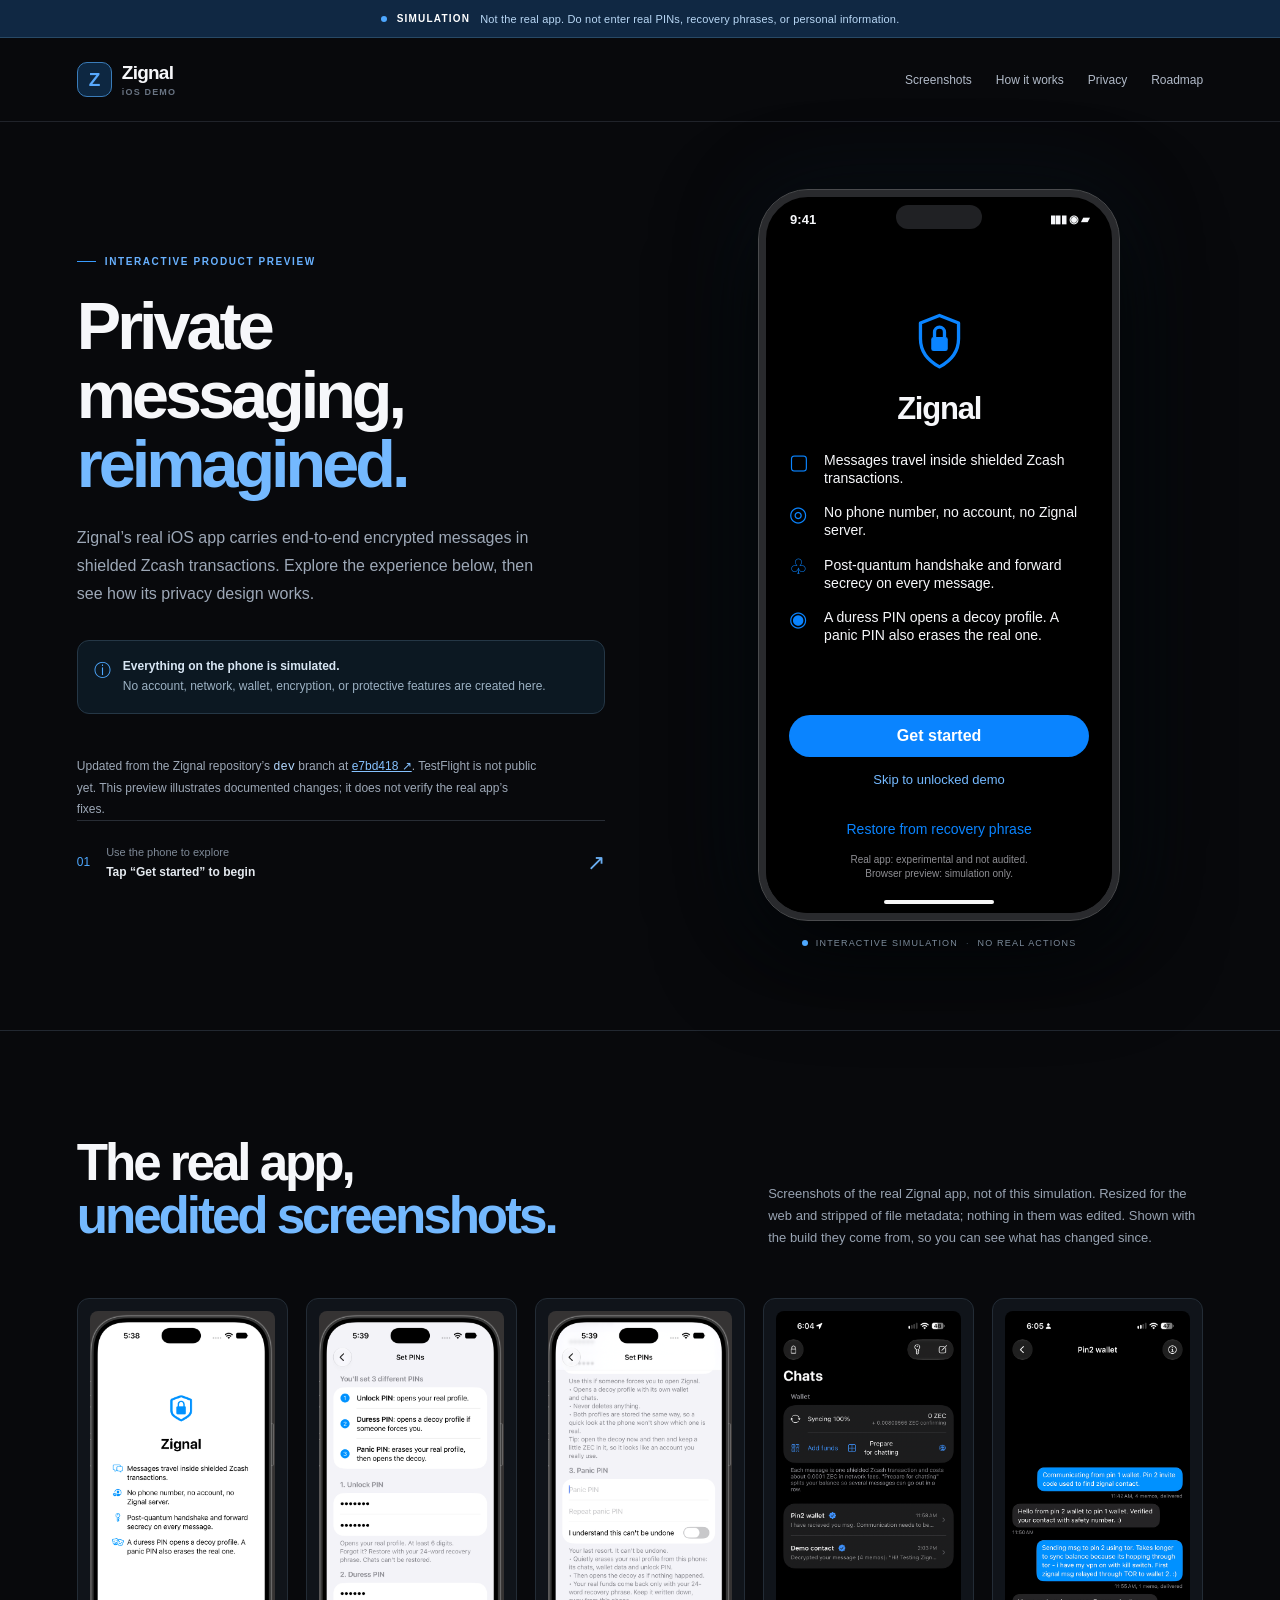
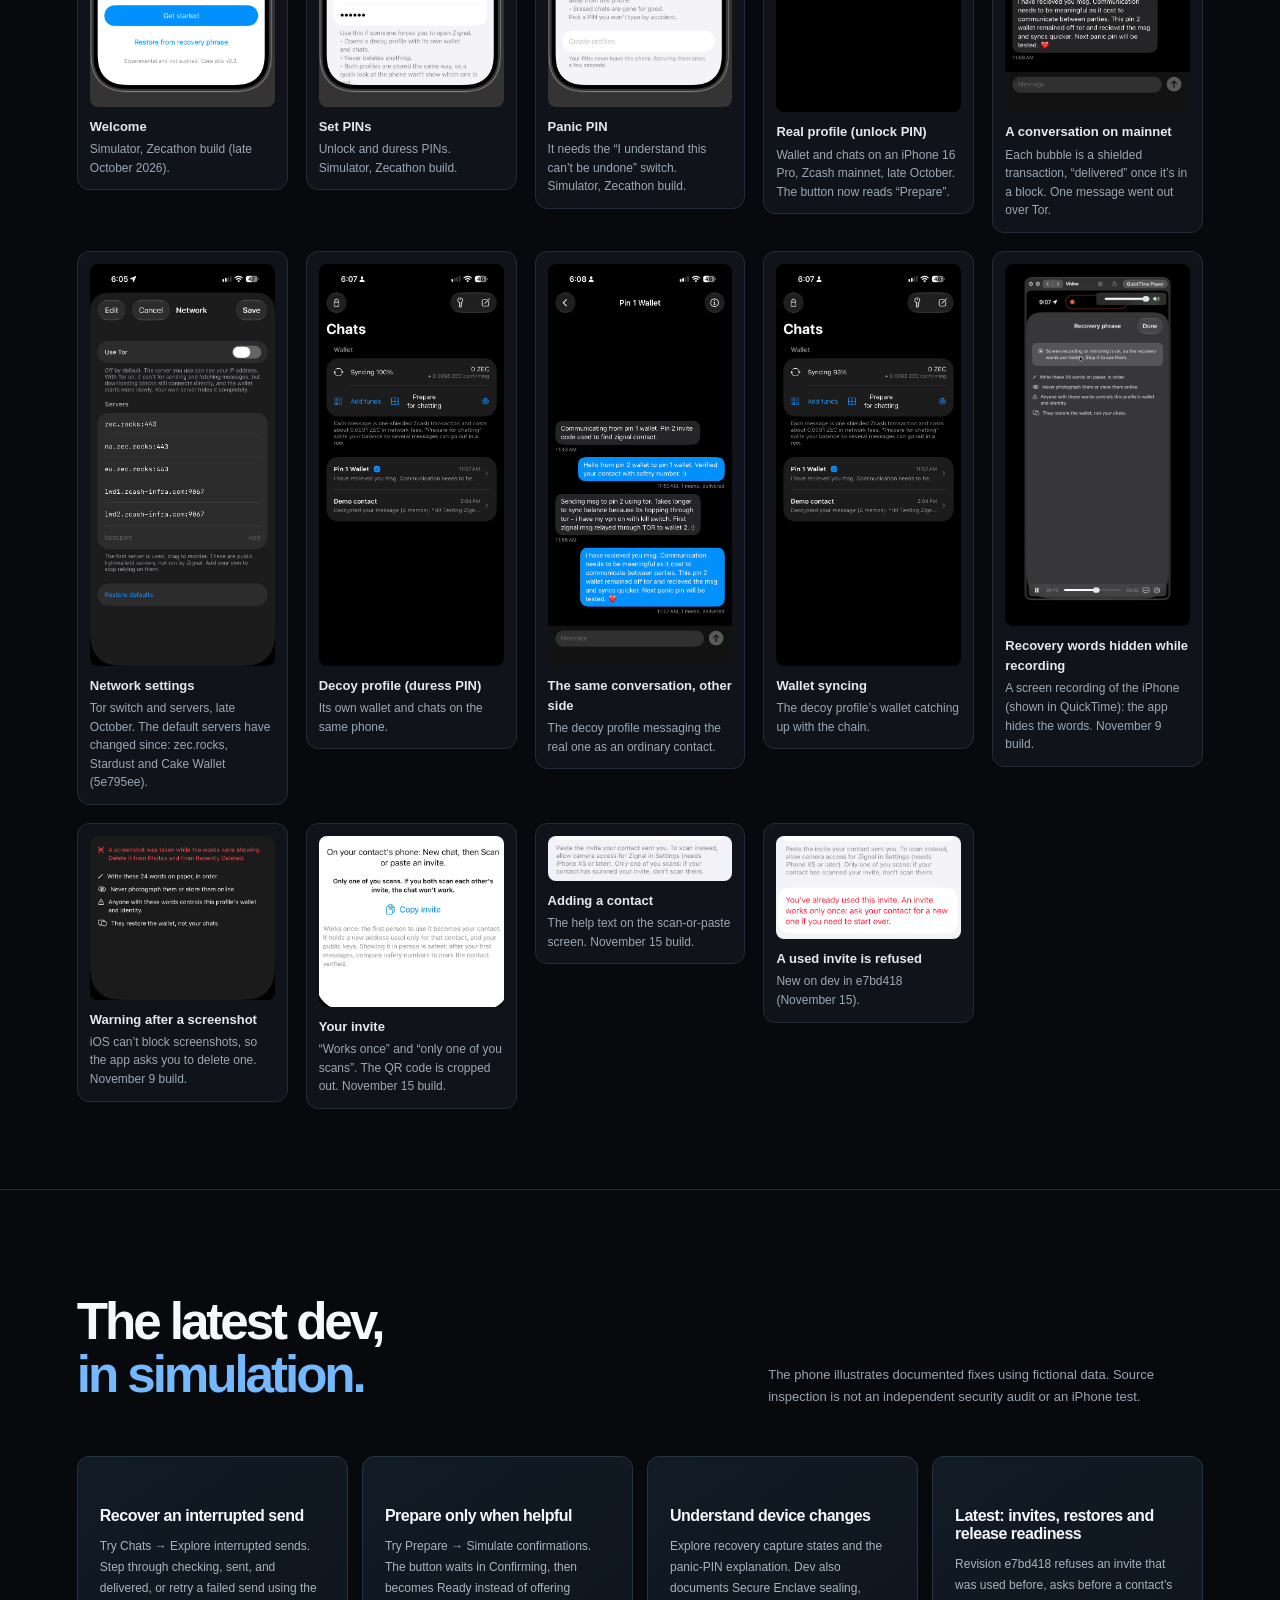
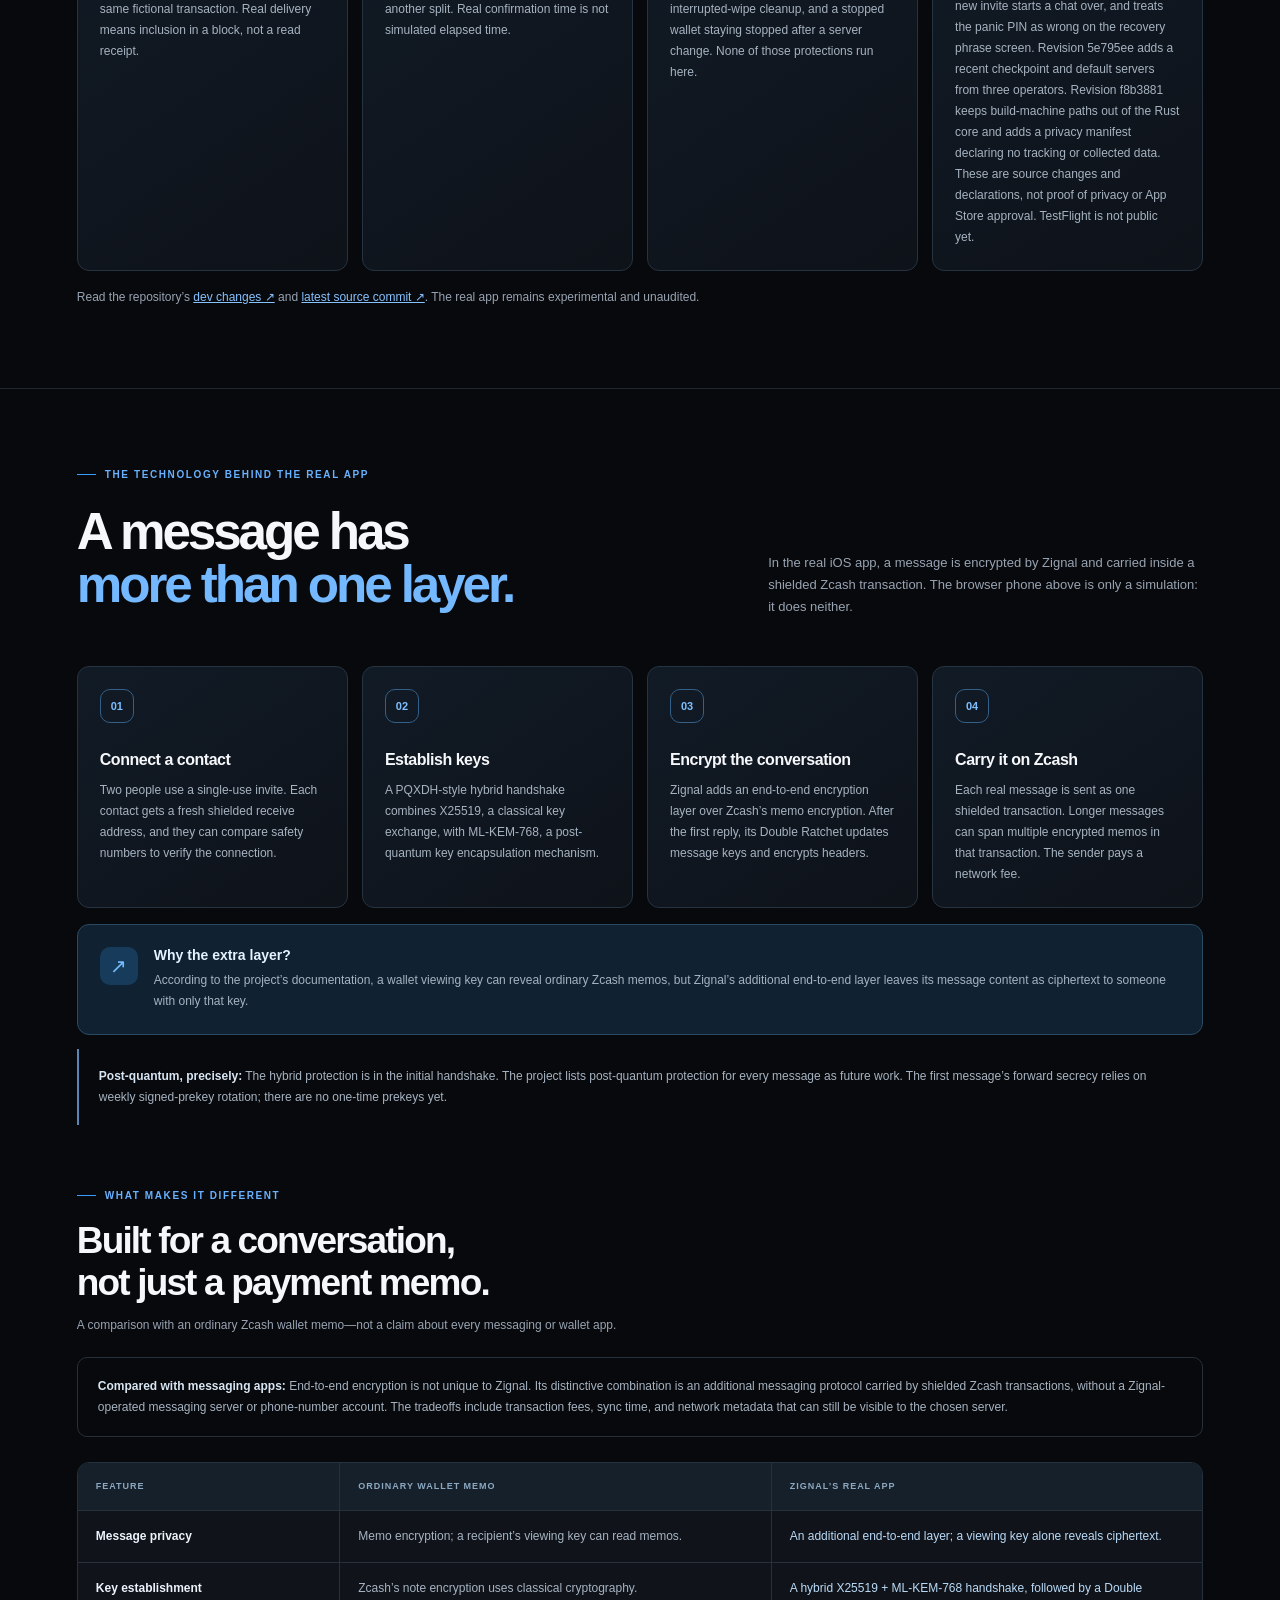
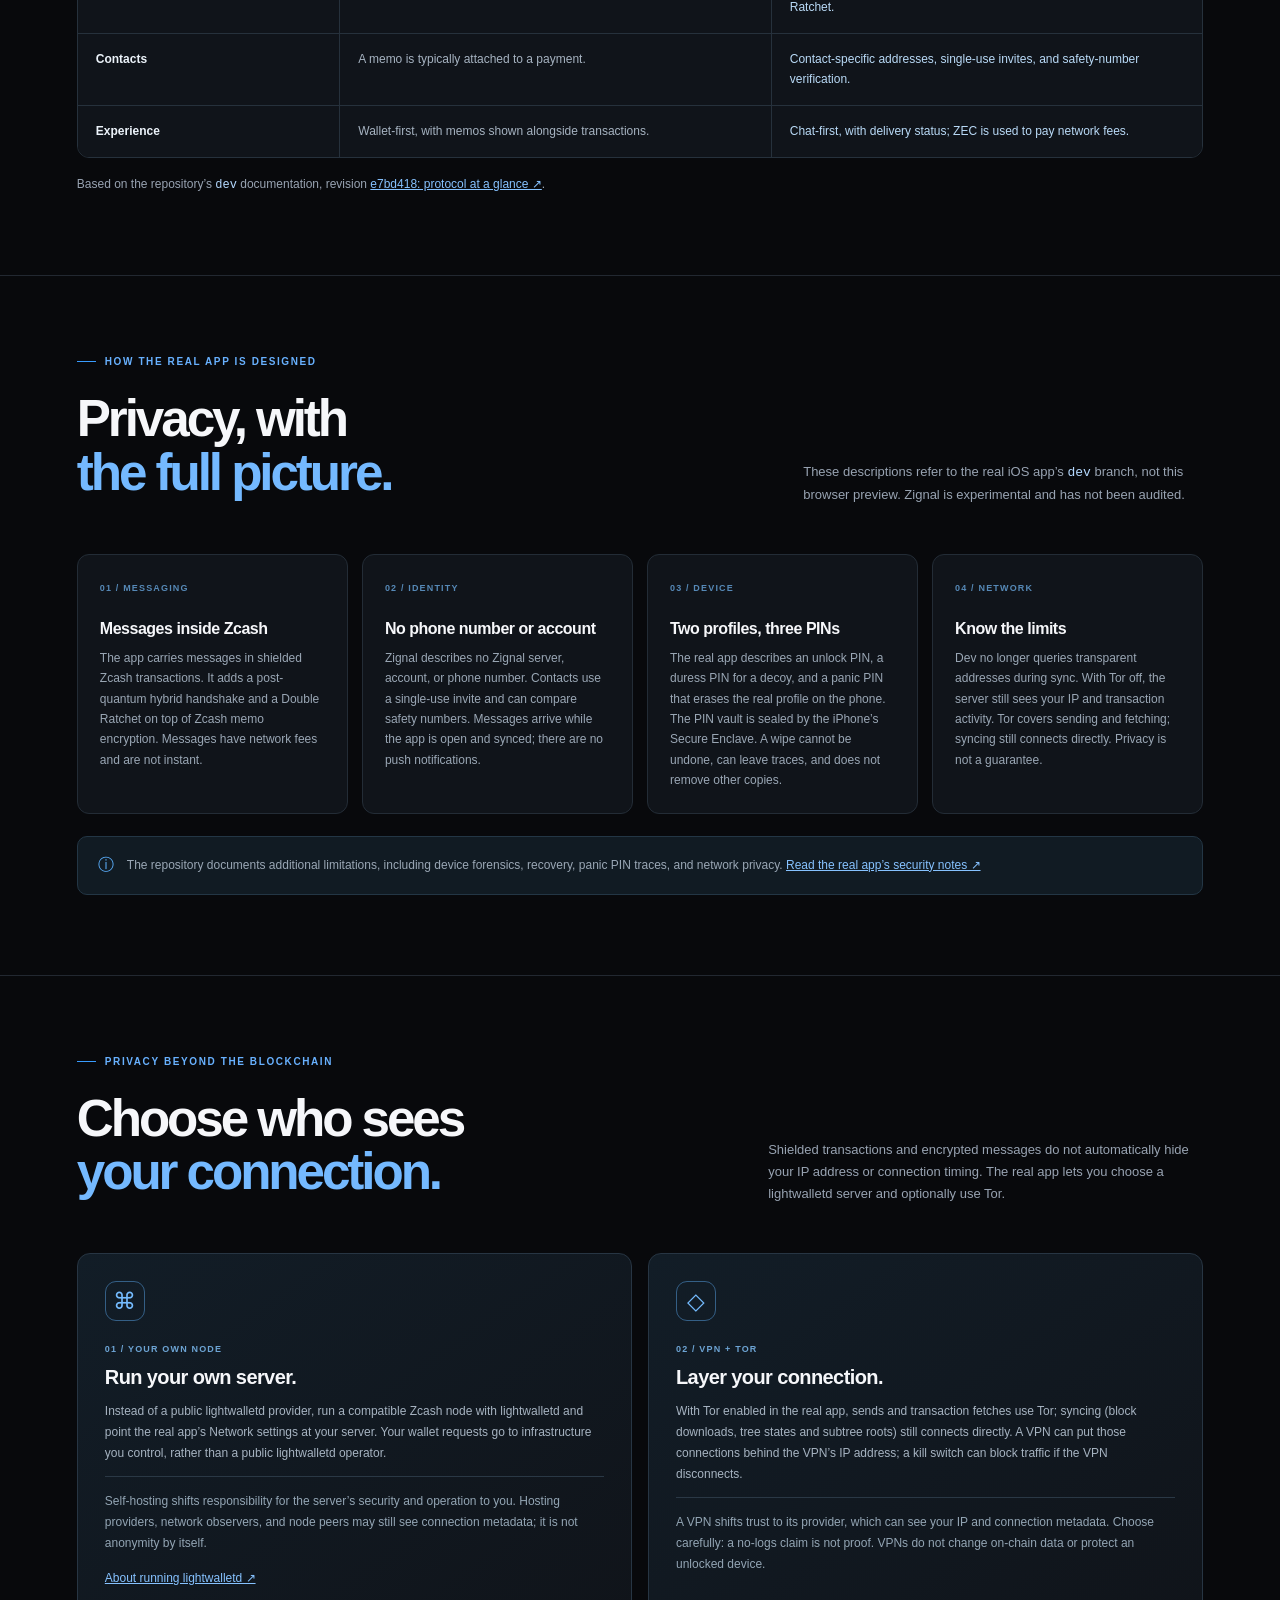
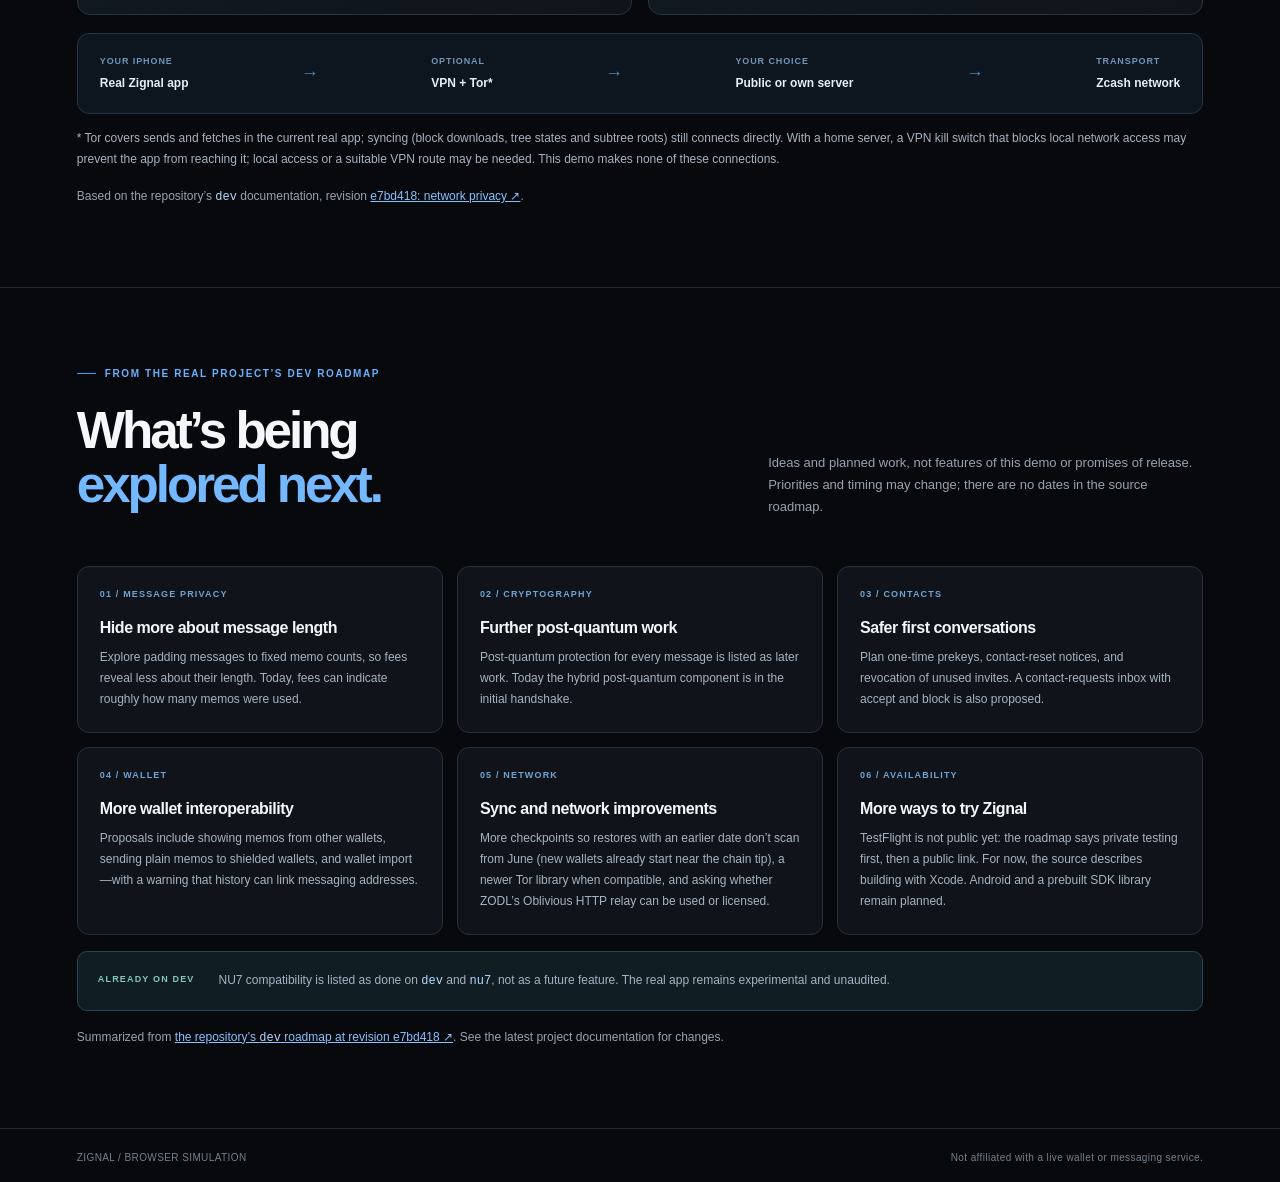
==== experience.html @ 6c326ce0 "Show the real app: its own screen text and 14 screenshots" ====
<!doctype html>
<html lang="en">
<head>
  <meta charset="utf-8">
  <meta name="viewport" content="width=device-width, initial-scale=1">
  <meta name="theme-color" content="#08090c">
  <meta name="description" content="A simulated, interactive preview of the Zignal iOS app.">
  <title>Zignal — iOS demo</title>
  <link rel="stylesheet" href="experience.css?v=2026-11-16">
  <script src="experience.js?v=2026-11-16" defer></script>
</head>
<body>
  <div class="notice"><span class="notice-dot"></span><strong>SIMULATION</strong><span>Not the real app. Do not enter real PINs, recovery phrases, or personal information.</span></div>
  <header class="site-header">
    <div class="wordmark"><span class="logo">Z</span><span>Zignal <small>iOS DEMO</small></span></div>
    <nav class="site-nav" aria-label="Learn about Zignal"><a href="#screenshots">Screenshots</a><a href="#technology">How it works</a><a href="#privacy">Privacy</a><a href="#roadmap">Roadmap</a></nav>
  </header>
  <main>
    <section class="intro">
      <div class="intro-copy">
        <div class="eyebrow"><span></span> INTERACTIVE PRODUCT PREVIEW</div>
        <h1>Private messaging,<br><em>reimagined.</em></h1>
        <p>Zignal’s real iOS app carries end-to-end encrypted messages in shielded Zcash transactions. Explore the experience below, then see how its privacy design works.</p>
        <div class="intro-note"><span>ⓘ</span><div><strong>Everything on the phone is simulated.</strong><br>No account, network, wallet, encryption, or protective features are created here.</div></div>
        <p class="tech-source">Updated from the Zignal repository’s <code>dev</code> branch at <a href="https://github.com/Zkignal/zignal/tree/e7bd41866dcb35eccb38ac5d49c950add274fe27" target="_blank" rel="noopener noreferrer">e7bd418 ↗</a>. TestFlight is not public yet. This preview illustrates documented changes; it does not verify the real app’s fixes.</p>
        <div class="instruction"><span class="instruction-number">01</span><span>Use the phone to explore<br><strong>Tap “Get started” to begin</strong></span><span class="arrow">↗</span></div>
      </div>
      <div class="phone-column">
        <div class="phone" aria-label="Interactive Zignal iOS simulation">
          <div class="phone-top"><span>9:41</span><span class="island"></span><span class="status-icons">▮▮▮ ◉ ▰</span></div>
          <div class="phone-body">
            <section class="screen welcome active" id="welcome" aria-label="Welcome">
              <div class="welcome-content">
                <svg class="shield" viewBox="0 0 64 72" fill="none" aria-hidden="true"><path d="M32 4 55 13v19c0 16-10 27-23 34C19 59 9 48 9 32V13L32 4Z" stroke="currentColor" stroke-width="4" stroke-linejoin="round"/><rect x="22" y="30" width="20" height="17" rx="3" fill="currentColor"/><path d="M26 30v-6a6 6 0 0 1 12 0v6" stroke="currentColor" stroke-width="4"/></svg>
                <h2>Zignal</h2>
                <ul class="features">
                  <li><span>▢</span>Messages travel inside shielded Zcash transactions.</li>
                  <li><span>◎</span>No phone number, no account, no Zignal server.</li>
                  <li><span>♧</span>Post-quantum handshake and forward secrecy on every message.</li>
                  <li><span>◉</span>A duress PIN opens a decoy profile. A panic PIN also erases the real one.</li>
                </ul>
              </div>
              <div class="welcome-actions"><button class="big-blue" data-screen="setup">Get started</button><button class="demo-action" data-screen="chats">Skip to unlocked demo</button><button class="plain" data-screen="recovery">Restore from recovery phrase</button><p>Real app: experimental and not audited.<br>Browser preview: simulation only.</p></div>
            </section>
            <section class="screen grouped" id="setup" aria-label="Set PINs">
              <div class="nav"><button class="back" data-screen="welcome" aria-label="Back to welcome">‹</button><strong>Set PINs</strong><span></span></div>
              <div class="scroll"><div class="section-label">YOU'LL SET 3 DIFFERENT PINS</div>
                <div class="group roles"><div><b>1</b><span><strong>Unlock PIN:</strong> opens your real profile.</span></div><div><b>2</b><span><strong>Duress PIN:</strong> opens a decoy profile if someone forces you.</span></div><div><b>3</b><span><strong>Panic PIN:</strong> erases your real profile, then opens the decoy.</span></div></div>
                <p class="section-foot sim-note">Simulation: this demo never asks for or creates PINs. The PIN fields of the real screen are left out.</p>
                <div class="section-label">1. UNLOCK PIN</div><p class="section-foot">Opens your real profile. At least 6 digits. Forgot it? Restore with your 24-word recovery phrase. Chats can't be restored.</p>
                <div class="section-label">2. DURESS PIN</div><p class="section-foot">Use this if someone forces you to open Zignal.<br>• Opens a decoy profile with its own wallet and chats.<br>• Never deletes anything.<br>• Both profiles are stored the same way, so a quick look at the phone won't show which one is real.<br>Tip: open the decoy now and then and keep a little ZEC in it, so it looks like an account you really use.</p>
                <div class="section-label">3. PANIC PIN</div><div class="group toggle-row"><span>I understand this can't be undone <small>Real app switch · shown off</small></span><span class="toggle" aria-hidden="true"><span></span></span></div><p class="section-foot">Your last resort. It can't be undone.<br>• Quietly erases your real profile from this phone: its chats, wallet data and unlock PIN.<br>• Then opens the decoy as if nothing happened.<br>• Your real funds come back only with your 24-word recovery phrase. Keep it written down, away from this phone.<br>• Erased chats are gone for good.<br>Pick a PIN you won't type by accident.</p>
                <button class="big-blue" data-screen="chats">Create profiles (simulated)</button><p class="center-foot">Real app: your PINs never leave this phone. Securing them takes a few seconds. Here, no profiles or wallets are created.</p>
              </div>
            </section>
            <section class="screen grouped" id="recovery" aria-label="Recovery phrase">
              <div class="nav"><button class="back" data-screen="welcome" aria-label="Back to welcome">‹</button><strong>Recovery phrase</strong><span></span></div>
              <div class="scroll"><div class="section-label">RECOVERY PHRASE</div><div class="group text-group">This preview cannot restore a wallet. Never enter or share a real recovery phrase here.</div><p class="section-foot">The real app asks for the 24 words and the date the wallet was created (“Pick a date on or before you first used this phrase. Earlier is safe but makes the first sync slower.”). The phrase becomes your real profile; chat history isn’t part of a phrase, so chats start empty, and the decoy profile gets a new phrase of its own.</p><button class="big-blue" data-screen="setup">Explore setup instead</button></div>
            </section>
            <section class="screen chats" id="chats" aria-label="Chats">
              <div class="toolbar"><button class="circle" data-screen="lock" aria-label="Lock and preview profiles"><svg viewBox="0 0 24 24" aria-hidden="true"><rect x="6" y="10" width="12" height="11" rx="2"/><path d="M8 10V7a4 4 0 0 1 8 0v3"/></svg></button><div class="toolbar-group"><button class="circle" data-screen="recovery-info" aria-label="Recovery phrase information"><svg viewBox="0 0 24 24" aria-hidden="true"><circle cx="12" cy="7" r="4"/><path d="M10 11v9h4v-3h-2v-3h2v-3"/></svg></button><button class="circle" data-screen="new-chat" aria-label="New chat"><svg viewBox="0 0 24 24" aria-hidden="true"><path d="M13 5H5v15h15v-8M12 12 21 3m-6 0h6v6"/></svg></button></div></div>
              <div class="scroll"><h2 class="large-title">Chats</h2><div class="profile-caption" id="profile-caption">MAIN PROFILE · SIMULATED</div>
                <button class="recovery-banner" data-screen="recovery-info"><svg viewBox="0 0 24 24" aria-hidden="true"><circle cx="12" cy="7" r="4"/><path d="M10 11v9h4v-3h-2v-3h2v-3"/></svg>Back up your recovery phrase</button><p class="section-foot recovery-note">Without it, a lost phone means a lost wallet. (Preview: no recovery phrase exists here.)</p><div class="section-label">WALLET</div>
                <div class="group wallet"><div class="wallet-status"><span>◉ &nbsp; Up to date</span><span><strong id="wallet-balance">0.01200000 DEMO</strong><small>Fictional balance</small></span></div><div class="wallet-buttons"><button data-screen="funds">▦ &nbsp; Add funds</button><button id="prepare-button">⊞ &nbsp; <span>Prepare</span></button><button data-screen="network" aria-label="Network settings">◎</button></div><div class="wallet-ready" id="wallet-ready" role="status">Simulation: Prepare splits only when helpful.</div><button class="demo-action" id="confirm-prepare" hidden>Simulate confirmations</button></div>
                <p class="section-foot">Each message is one shielded Zcash transaction and costs about 0.0001 ZEC in network fees. “Prepare” splits your balance into a few notes, once, so several messages can go out in a row.</p>
                <div class="group contact-group" id="contact-list" aria-label="Fictional contacts"></div>
                <p class="section-foot">Fictional contacts reply with local scripts, not AI. No messages leave this page or get encrypted.</p>
                <div class="group choices"><button data-screen="send-recovery"><strong>Explore interrupted sends</strong><span>Walk through the documented dev fix</span>›</button></div>
              </div>
            </section>
            <section class="screen conversation" id="conversation" aria-label="Demo conversation">
              <div class="nav"><button class="back" data-screen="chats" aria-label="Back to chats">‹</button><strong id="conversation-title">Demo contact</strong><button class="circle info" data-screen="contact-info" aria-label="Contact information">ⓘ</button></div>
              <div class="conversation-note">Local scripted replies · No AI or encryption</div>
              <div class="chat-scroll" id="messages" role="log" aria-label="Simulated conversation" aria-live="polite" aria-relevant="additions"></div>
              <form id="message-form" class="composer"><label class="sr-only" for="message">Demo message</label><input id="message" maxlength="4000" placeholder="Message" autocomplete="off" autocapitalize="sentences" spellcheck="false"><button type="submit" aria-label="Add demo message">↑</button></form><div class="input-warning"><span id="byte-count">0 / 4000</span> · Demo only · Never enter personal information or secrets.</div>
            </section>
            <section class="screen grouped" id="lock" aria-label="Profile preview">
              <div class="nav"><button class="back" data-screen="chats" aria-label="Back to chats">‹</button><strong>Profile preview</strong><span></span></div>
              <div class="scroll"><div class="section-label">SIMULATE AN UNLOCK</div><div class="group choices"><button data-profile="main"><strong>Unlock</strong><span>Open the fictional main profile</span>›</button><button data-profile="decoy"><strong>Duress</strong><span>Open a fictional decoy profile</span>›</button><button data-screen="panic"><strong>Panic</strong><span>Learn what the real app intends to do</span>›</button></div><p class="section-foot">No PIN is entered or checked. These are sample screens, not protection against coercion.</p></div>
            </section>
            <section class="screen grouped" id="send-recovery" aria-label="Interrupted-send simulation">
              <div class="nav"><button class="back" data-screen="chats" aria-label="Back to chats">‹</button><strong>Send recovery</strong><span></span></div>
              <div class="scroll"><div class="section-label">SCRIPTED SIMULATION · NOT A REAL SEND</div><div class="group text-group">Explore how the real app handles a send interrupted by locking. “Delivered” means included in a block, not read by the contact.</div>
                <div class="group text-group send-example"><strong>Fictional message</strong><p id="send-status" role="status"></p><small id="send-detail"></small></div>
                <button class="big-blue" id="send-step">Simulate sending</button><button class="demo-action" id="send-missing" hidden>Simulate send needs retry</button><button class="demo-action" id="send-restart">Restart walkthrough</button>
                <p class="section-foot">No transaction is built, checked, or broadcast. Retry illustrates reuse of a transaction still held by the wallet; if it is unavailable or expired, the real app may need to build another.</p>
              </div>
            </section>
            <section class="screen grouped" id="panic" aria-label="Panic PIN information">
              <div class="nav"><button class="back" data-screen="lock" aria-label="Back to profile preview">‹</button><strong>Panic PIN</strong><span></span></div>
              <div class="scroll"><div class="section-label">REAL APP CONCEPT</div><div class="group text-group">The real app describes a panic PIN that erases the real profile on the phone and opens the decoy. This cannot be undone. Wallet funds require the recovery phrase; erased chats cannot be recovered.</div><p class="section-foot">Dev moves cleanup after the decoy appears and resumes interrupted cleanup on a later decoy unlock. The source still lists wipe traces as a limitation, not a solved forensic problem.</p><p class="section-foot">This browser demo deletes nothing. A real wipe does not erase server records, blockchain transactions, or contacts' copies.</p><button class="big-blue" data-profile="decoy">Preview decoy (no deletion)</button></div>
            </section>
            <section class="screen grouped" id="funds" aria-label="Add funds information">
              <div class="nav"><button class="back" data-screen="chats" aria-label="Back to chats">‹</button><strong>Add funds</strong><span></span></div><div class="scroll"><div class="section-label">SIMULATION ONLY</div><div class="group text-group">The real app shows a QR code and a shielded address with “Copy address”. This preview has no address, QR code, real wallet, or funds.</div><p class="section-foot">Real app: “Send ZEC from any wallet that supports shielded (Orchard) addresses. It can be spent after 10 confirmations, about 4 minutes. Start small: a few hundred messages cost about 0.03 ZEC.”</p><p class="section-foot">Do not send money to anything described in this demo.</p><button class="big-blue" data-screen="chats">Done</button></div>
            </section>
            <section class="screen grouped" id="network" aria-label="Network settings">
              <div class="nav"><button class="back" data-screen="chats" aria-label="Back to chats">‹</button><strong>Network</strong><span></span></div><div class="scroll"><div class="group toggle-row"><span>Use Tor <small>Illustration only</small></span><button id="tor-toggle" class="toggle" role="switch" aria-checked="false" aria-label="Simulated Use Tor"><span></span></button></div><p class="section-foot">Real app: “Off by default. The server you use can see your IP address. With Tor on, it can't for sending and fetching messages, but downloading blocks still connects directly, and the wallet starts more slowly. Your own server hides it completely.” Syncing (block downloads, tree states and subtree roots) is what still connects directly. This switch changes no network settings.</p>
                <div class="section-label">SERVERS</div><div class="group server-list"><code>zec.rocks:443</code><code>na.zec.rocks:443</code><code>eu.zec.rocks:443</code><code>us.zec.stardust.rest:443</code><code>eu.zec.stardust.rest:443</code><code>zec-node.cakewallet.com:443</code></div><p class="section-foot">The real app's defaults on <code>dev</code>: public lightwalletd servers from three operators, not run by Zignal. The first server is used; drag to reorder. Add your own to stop relying on them. Nothing is contacted here.</p><div class="section-label">DEV NETWORK CHANGE</div><div class="group text-group">The patched wallet no longer queries transparent addresses during sync. This removes that repeated wallet identifier, not all network metadata. No server is configured or contacted here.</div><button class="big-blue" data-screen="chats">Done</button></div>
            </section>
            <section class="screen grouped" id="recovery-info" aria-label="Recovery information">
              <div class="nav"><button class="back" data-screen="chats" aria-label="Back to chats">‹</button><strong>Recovery phrase</strong><span></span></div><div class="scroll"><div class="group text-group">No recovery phrase exists in this simulation. Never enter or share real recovery words here.</div><p class="section-foot">Real app, under the words:<br>• Write these 24 words on paper, in order.<br>• Never photograph them or store them online.<br>• Anyone with these words controls this profile’s wallet and identity.<br>• They restore the wallet, not your chats.</p><p class="section-foot">Dev hides recovery words until capture status is known, and while recording, mirroring, or sharing. iOS cannot block screenshots; the app warns after one.</p>
                <div class="group text-group" id="capture-status" role="status">Placeholder only. No recovery words are generated.</div><button class="demo-action" id="capture-toggle" aria-pressed="false">Simulate screen recording</button><button class="demo-action" id="capture-screenshot">Simulate screenshot warning</button><p class="section-foot" id="capture-warning" role="status" hidden>Simulated: “A screenshot was taken while the words were showing. Delete it from Photos and from Recently Deleted.” This preview has no words and detects no captures.</p><p class="section-foot">These buttons illustrate states only. This page cannot detect or prevent recording, sharing, or screenshots.</p></div>
            </section>
            <section class="screen grouped" id="new-chat" aria-label="New chat">
              <div class="nav"><button class="back" data-screen="chats" aria-label="Back to chats">‹</button><strong>New chat</strong><span></span></div><div class="scroll"><div class="group choices"><button data-screen="invite"><strong>Show my invite</strong><span>View a non-scannable illustration</span>›</button><button data-screen="add-contact"><strong>Scan or paste an invite</strong><span>Preview with a fictional sample instead</span>›</button><button id="start-demo-chat"><strong>Start demo chat</strong><span>Get a local, scripted reply</span>›</button></div><p class="section-foot">No camera, clipboard, or real invites are accessed.</p></div>
            </section>
            <section class="screen grouped" id="invite" aria-label="Invite information">
              <div class="nav"><button class="back" data-screen="new-chat" aria-label="Back to new chat">‹</button><strong>Your invite</strong><span></span></div><div class="scroll">
                <div class="invite-preview"><svg class="invite-art" viewBox="0 0 25 25" role="img" aria-label="Non-scannable QR-style illustration. No encoded data."><defs><pattern id="demo-tiles" width="4" height="4" patternUnits="userSpaceOnUse"><path d="M0 0h1v2H0zM2 0h2v1H2zM1 2h2v1H1zM3 3h1v1H3z" fill="#111"/></pattern></defs><rect width="25" height="25" rx="1" fill="#fff"/><rect x="2" y="2" width="21" height="21" fill="url(#demo-tiles)"/><path d="M2 8V2h6m9 0h6v6M2 17v6h6" fill="none" stroke="#111" stroke-width=".8"/><rect x="1" y="9" width="23" height="7" fill="#fff"/><text x="12.5" y="13.8" text-anchor="middle" fill="#111" font-family="sans-serif" font-size="4" font-weight="700">DEMO</text></svg><strong>Illustration only · Not scannable</strong></div>
                <p class="section-foot"><strong>On your contact's phone: New chat, then Scan or paste an invite.</strong></p><p class="section-foot"><strong>Only one of you scans. If you both scan each other's invite, the chat won't work.</strong></p><p class="section-foot">Real app: “Works once: the first person to use it becomes your contact. It holds a new address used only for that contact, and your public keys. Showing it in person is safest; after your first messages, compare safety numbers to mark the contact verified.” This pattern encodes no address, key, or invite.</p><button class="big-blue" data-screen="add-contact">Try a fictional sample invite</button></div>
            </section>
            <section class="screen grouped" id="add-contact" aria-label="Sample contact invite">
              <div class="nav"><button class="back" data-screen="new-chat" aria-label="Back to new chat">‹</button><strong>Add contact</strong><span></span></div><div class="scroll"><div class="group text-group"><strong>Fictional sample invite</strong><p>New contact</p><code>DEMO-ONLY · NOT A REAL INVITE</code></div><p class="section-foot">Real app: “Paste the invite your contact sent you, or point the camera at their invite. Only one of you scans: if your contact has scanned your invite, don't scan theirs.” Here, a built-in sample opens another local conversation. Never paste a real invite or wallet address into this preview.</p><button class="big-blue" id="add-sample-contact">Use sample invite</button><p class="section-foot">Reusing the sample reopens the same fictional contact. The real app refuses a used invite: “You've already used this invite. An invite works only once: ask your contact for a new one if you need to start over.”</p></div>
            </section>
            <section class="screen grouped" id="contact-info" aria-label="Contact information">
              <div class="nav"><button class="back" data-screen="conversation" aria-label="Back to conversation">‹</button><strong>Contact</strong><span></span></div><div class="scroll"><div class="section-label">NAME</div><div class="group text-group"><strong id="contact-name">Demo contact</strong><br>Fictional contact · Simulation only</div><p class="section-foot">Real app: only stored on this phone, encrypted. Never sent.</p><div class="section-label">SAFETY NUMBER</div><div class="group"><div class="safety-placeholder">DEMO ONLY<br>NO SAFETY NUMBER</div><div class="toggle-row"><span>Verified <small>Visual demo mark only</small></span><button id="contact-verified" class="toggle" role="switch" aria-checked="false" aria-label="Mark fictional contact as verified in simulation"><span></span></button></div></div><p class="section-foot">Real app: “Compare these 60 digits with your contact in person or on a call. If they match, nobody is intercepting your chat, and you can mark the contact as verified.” This preview generates no number and verifies no identity; the switch only changes a local demo mark.</p></div>
            </section>
          </div>
          <div class="home-bar"></div>
        </div>
        <div class="phone-caption"><span class="notice-dot"></span> INTERACTIVE SIMULATION <span>·</span> NO REAL ACTIONS</div>
      </div>
    </section>
    <section class="screenshots" id="screenshots" aria-labelledby="shots-title">
      <div class="technology-heading"><h2 id="shots-title">The real app,<br><em>unedited screenshots.</em></h2><p>Screenshots of the real Zignal app, not of this simulation. Resized for the web and stripped of file metadata; nothing in them was edited. Shown with the build they come from, so you can see what has changed since.</p></div>
      <div class="shot-grid">
        <figure><a href="img/01-welcome.png" target="_blank" rel="noopener"><img src="img/01-welcome.png" alt="Welcome: Simulator, Zecathon build (late October 2026)." loading="lazy"></a><figcaption><strong>Welcome</strong>Simulator, Zecathon build (late October 2026).</figcaption></figure>
        <figure><a href="img/02-set-pins.png" target="_blank" rel="noopener"><img src="img/02-set-pins.png" alt="Set PINs: Unlock and duress PINs. Simulator, Zecathon build." loading="lazy"></a><figcaption><strong>Set PINs</strong>Unlock and duress PINs. Simulator, Zecathon build.</figcaption></figure>
        <figure><a href="img/03-panic-pin.png" target="_blank" rel="noopener"><img src="img/03-panic-pin.png" alt="Panic PIN: It needs the “I understand this can’t be undone” switch. Simulator, Zecathon build." loading="lazy"></a><figcaption><strong>Panic PIN</strong>It needs the “I understand this can’t be undone” switch. Simulator, Zecathon build.</figcaption></figure>
        <figure><a href="img/04-chats-main.png" target="_blank" rel="noopener"><img src="img/04-chats-main.png" alt="Real profile (unlock PIN): Wallet and chats on an iPhone 16 Pro, Zcash mainnet, late October. The button now reads “Prepare”." loading="lazy"></a><figcaption><strong>Real profile (unlock PIN)</strong>Wallet and chats on an iPhone 16 Pro, Zcash mainnet, late October. The button now reads “Prepare”.</figcaption></figure>
        <figure><a href="img/06-chat-main.png" target="_blank" rel="noopener"><img src="img/06-chat-main.png" alt="A conversation on mainnet: Each bubble is a shielded transaction, “delivered” once it’s in a block. One message went out over Tor." loading="lazy"></a><figcaption><strong>A conversation on mainnet</strong>Each bubble is a shielded transaction, “delivered” once it’s in a block. One message went out over Tor.</figcaption></figure>
        <figure><a href="img/05-network.png" target="_blank" rel="noopener"><img src="img/05-network.png" alt="Network settings: Tor switch and servers, late October. The default servers have changed since: zec.rocks, Stardust and Cake Wallet (5e795ee)." loading="lazy"></a><figcaption><strong>Network settings</strong>Tor switch and servers, late October. The default servers have changed since: zec.rocks, Stardust and Cake Wallet (5e795ee).</figcaption></figure>
        <figure><a href="img/07-chats-decoy.png" target="_blank" rel="noopener"><img src="img/07-chats-decoy.png" alt="Decoy profile (duress PIN): Its own wallet and chats on the same phone." loading="lazy"></a><figcaption><strong>Decoy profile (duress PIN)</strong>Its own wallet and chats on the same phone.</figcaption></figure>
        <figure><a href="img/09-chat-decoy.png" target="_blank" rel="noopener"><img src="img/09-chat-decoy.png" alt="The same conversation, other side: The decoy profile messaging the real one as an ordinary contact." loading="lazy"></a><figcaption><strong>The same conversation, other side</strong>The decoy profile messaging the real one as an ordinary contact.</figcaption></figure>
        <figure><a href="img/08-syncing.png" target="_blank" rel="noopener"><img src="img/08-syncing.png" alt="Wallet syncing: The decoy profile’s wallet catching up with the chain." loading="lazy"></a><figcaption><strong>Wallet syncing</strong>The decoy profile’s wallet catching up with the chain.</figcaption></figure>
        <figure><a href="img/11-recovery-recording.png" target="_blank" rel="noopener"><img src="img/11-recovery-recording.png" alt="Recovery words hidden while recording: A screen recording of the iPhone (shown in QuickTime): the app hides the words. November 9 build." loading="lazy"></a><figcaption><strong>Recovery words hidden while recording</strong>A screen recording of the iPhone (shown in QuickTime): the app hides the words. November 9 build.</figcaption></figure>
        <figure><a href="img/10-recovery-screenshot.png" target="_blank" rel="noopener"><img src="img/10-recovery-screenshot.png" alt="Warning after a screenshot: iOS can’t block screenshots, so the app asks you to delete one. November 9 build." loading="lazy"></a><figcaption><strong>Warning after a screenshot</strong>iOS can’t block screenshots, so the app asks you to delete one. November 9 build.</figcaption></figure>
        <figure><a href="img/14-invite-once.png" target="_blank" rel="noopener"><img src="img/14-invite-once.png" alt="Your invite: “Works once” and “only one of you scans”. The QR code is cropped out. November 15 build." loading="lazy"></a><figcaption><strong>Your invite</strong>“Works once” and “only one of you scans”. The QR code is cropped out. November 15 build.</figcaption></figure>
        <figure><a href="img/12-invite-paste.png" target="_blank" rel="noopener"><img src="img/12-invite-paste.png" alt="Adding a contact: The help text on the scan-or-paste screen. November 15 build." loading="lazy"></a><figcaption><strong>Adding a contact</strong>The help text on the scan-or-paste screen. November 15 build.</figcaption></figure>
        <figure><a href="img/13-invite-used.png" target="_blank" rel="noopener"><img src="img/13-invite-used.png" alt="A used invite is refused: New on dev in e7bd418 (November 15)." loading="lazy"></a><figcaption><strong>A used invite is refused</strong>New on dev in e7bd418 (November 15).</figcaption></figure>
      </div>
    </section>
    <section class="technology" id="dev-updates" aria-labelledby="dev-title">
      <div class="technology-heading"><h2 id="dev-title">The latest dev,<br><em>in simulation.</em></h2><p>The phone illustrates documented fixes using fictional data. Source inspection is not an independent security audit or an iPhone test.</p></div>
      <div class="message-path">
        <article><h3>Recover an interrupted send</h3><p>Try Chats → Explore interrupted sends. Step through checking, sent, and delivered, or retry a failed send using the same fictional transaction. Real delivery means inclusion in a block, not a read receipt.</p></article>
        <article><h3>Prepare only when helpful</h3><p>Try Prepare → Simulate confirmations. The button waits in Confirming, then becomes Ready instead of offering another split. Real confirmation time is not simulated elapsed time.</p></article>
        <article><h3>Understand device changes</h3><p>Explore recovery capture states and the panic-PIN explanation. Dev also documents Secure Enclave sealing, interrupted-wipe cleanup, and a stopped wallet staying stopped after a server change. None of those protections run here.</p></article>
        <article><h3>Latest: invites, restores and release readiness</h3><p>Revision e7bd418 refuses an invite that was used before, asks before a contact’s new invite starts a chat over, and treats the panic PIN as wrong on the recovery phrase screen. Revision 5e795ee adds a recent checkpoint and default servers from three operators. Revision f8b3881 keeps build-machine paths out of the Rust core and adds a privacy manifest declaring no tracking or collected data. These are source changes and declarations, not proof of privacy or App Store approval. TestFlight is not public yet.</p></article>
      </div>
      <p class="tech-source">Read the repository’s <a href="https://github.com/Zkignal/zignal/blob/e7bd41866dcb35eccb38ac5d49c950add274fe27/README.md#this-branch-dev" target="_blank" rel="noopener noreferrer">dev changes ↗</a> and <a href="https://github.com/Zkignal/zignal/commit/e7bd41866dcb35eccb38ac5d49c950add274fe27" target="_blank" rel="noopener noreferrer">latest source commit ↗</a>. The real app remains experimental and unaudited.</p>
    </section>
    <section class="technology" id="technology" aria-labelledby="technology-title">
      <div class="eyebrow"><span></span> THE TECHNOLOGY BEHIND THE REAL APP</div>
      <div class="technology-heading">
        <h2 id="technology-title">A message has<br><em>more than one layer.</em></h2>
        <p>In the real iOS app, a message is encrypted by Zignal and carried inside a shielded Zcash transaction. The browser phone above is only a simulation: it does neither.</p>
      </div>
      <div class="message-path" aria-label="How the real app sends a message">
        <article><span class="path-number">01</span><h3>Connect a contact</h3><p>Two people use a single-use invite. Each contact gets a fresh shielded receive address, and they can compare safety numbers to verify the connection.</p></article>
        <article><span class="path-number">02</span><h3>Establish keys</h3><p>A PQXDH-style hybrid handshake combines X25519, a classical key exchange, with ML-KEM-768, a post-quantum key encapsulation mechanism.</p></article>
        <article><span class="path-number">03</span><h3>Encrypt the conversation</h3><p>Zignal adds an end-to-end encryption layer over Zcash’s memo encryption. After the first reply, its Double Ratchet updates message keys and encrypts headers.</p></article>
        <article><span class="path-number">04</span><h3>Carry it on Zcash</h3><p>Each real message is sent as one shielded transaction. Longer messages can span multiple encrypted memos in that transaction. The sender pays a network fee.</p></article>
      </div>
      <div class="tech-callout"><span class="tech-callout-icon">↗</span><div><strong>Why the extra layer?</strong><p>According to the project’s documentation, a wallet viewing key can reveal ordinary Zcash memos, but Zignal’s additional end-to-end layer leaves its message content as ciphertext to someone with only that key.</p></div></div>
      <div class="quantum-note"><strong>Post-quantum, precisely:</strong> The hybrid protection is in the initial handshake. The project lists post-quantum protection for every message as future work. The first message’s forward secrecy relies on weekly signed-prekey rotation; there are no one-time prekeys yet.</div>
      <div class="difference-heading"><div class="eyebrow"><span></span> WHAT MAKES IT DIFFERENT</div><h3>Built for a conversation,<br>not just a payment memo.</h3><p>A comparison with an ordinary Zcash wallet memo—not a claim about every messaging or wallet app.</p></div>
      <div class="messenger-note"><strong>Compared with messaging apps:</strong> End-to-end encryption is not unique to Zignal. Its distinctive combination is an additional messaging protocol carried by shielded Zcash transactions, without a Zignal-operated messaging server or phone-number account. The tradeoffs include transaction fees, sync time, and network metadata that can still be visible to the chosen server.</div>
      <div class="comparison" role="table" aria-label="Ordinary Zcash wallet memo compared with Zignal">
        <div class="comparison-row comparison-head" role="row"><div role="columnheader">FEATURE</div><div role="columnheader">ORDINARY WALLET MEMO</div><div role="columnheader">ZIGNAL’S REAL APP</div></div>
        <div class="comparison-row" role="row"><div role="rowheader">Message privacy</div><div role="cell">Memo encryption; a recipient’s viewing key can read memos.</div><div role="cell">An additional end-to-end layer; a viewing key alone reveals ciphertext.</div></div>
        <div class="comparison-row" role="row"><div role="rowheader">Key establishment</div><div role="cell">Zcash’s note encryption uses classical cryptography.</div><div role="cell">A hybrid X25519 + ML-KEM-768 handshake, followed by a Double Ratchet.</div></div>
        <div class="comparison-row" role="row"><div role="rowheader">Contacts</div><div role="cell">A memo is typically attached to a payment.</div><div role="cell">Contact-specific addresses, single-use invites, and safety-number verification.</div></div>
        <div class="comparison-row" role="row"><div role="rowheader">Experience</div><div role="cell">Wallet-first, with memos shown alongside transactions.</div><div role="cell">Chat-first, with delivery status; ZEC is used to pay network fees.</div></div>
      </div>
      <p class="tech-source">Based on the repository’s <code>dev</code> documentation, revision <a href="https://github.com/Zkignal/zignal/blob/e7bd41866dcb35eccb38ac5d49c950add274fe27/README.md#protocol-at-a-glance" target="_blank" rel="noopener noreferrer">e7bd418: protocol at a glance ↗</a>.</p>
    </section>
    <section class="privacy" id="privacy">
      <div class="eyebrow"><span></span> HOW THE REAL APP IS DESIGNED</div>
      <div class="privacy-heading"><h2>Privacy, with<br><em>the full picture.</em></h2><p>These descriptions refer to the real iOS app’s <code>dev</code> branch, not this browser preview. Zignal is experimental and has not been audited.</p></div>
      <div class="privacy-grid">
        <article><span>01 / MESSAGING</span><h3>Messages inside Zcash</h3><p>The app carries messages in shielded Zcash transactions. It adds a post-quantum hybrid handshake and a Double Ratchet on top of Zcash memo encryption. Messages have network fees and are not instant.</p></article>
        <article><span>02 / IDENTITY</span><h3>No phone number or account</h3><p>Zignal describes no Zignal server, account, or phone number. Contacts use a single-use invite and can compare safety numbers. Messages arrive while the app is open and synced; there are no push notifications.</p></article>
        <article><span>03 / DEVICE</span><h3>Two profiles, three PINs</h3><p>The real app describes an unlock PIN, a duress PIN for a decoy, and a panic PIN that erases the real profile on the phone. The PIN vault is sealed by the iPhone’s Secure Enclave. A wipe cannot be undone, can leave traces, and does not remove other copies.</p></article>
        <article><span>04 / NETWORK</span><h3>Know the limits</h3><p>Dev no longer queries transparent addresses during sync. With Tor off, the server still sees your IP and transaction activity. Tor covers sending and fetching; syncing still connects directly. Privacy is not a guarantee.</p></article>
      </div>
      <div class="source-note"><span>ⓘ</span><p>The repository documents additional limitations, including device forensics, recovery, panic PIN traces, and network privacy. <a href="https://github.com/Zkignal/zignal/blob/e7bd41866dcb35eccb38ac5d49c950add274fe27/README.md#security-notes-and-known-limitations" target="_blank" rel="noopener noreferrer">Read the real app’s security notes ↗</a></p></div>
    </section>
    <section class="network-section" id="network-privacy" aria-labelledby="network-title">
      <div class="eyebrow"><span></span> PRIVACY BEYOND THE BLOCKCHAIN</div>
      <div class="technology-heading"><h2 id="network-title">Choose who sees<br><em>your connection.</em></h2><p>Shielded transactions and encrypted messages do not automatically hide your IP address or connection timing. The real app lets you choose a lightwalletd server and optionally use Tor.</p></div>
      <div class="network-grid">
        <article class="network-card"><span class="network-icon">⌘</span><div class="card-kicker">01 / YOUR OWN NODE</div><h3>Run your own server.</h3><p>Instead of a public lightwalletd provider, run a compatible Zcash node with lightwalletd and point the real app’s Network settings at your server. Your wallet requests go to infrastructure you control, rather than a public lightwalletd operator.</p><p class="network-caveat">Self-hosting shifts responsibility for the server’s security and operation to you. Hosting providers, network observers, and node peers may still see connection metadata; it is not anonymity by itself.</p><a href="https://github.com/zcash/lightwalletd#localdeveloper-usage" target="_blank" rel="noopener noreferrer">About running lightwalletd ↗</a></article>
        <article class="network-card"><span class="network-icon">◇</span><div class="card-kicker">02 / VPN + TOR</div><h3>Layer your connection.</h3><p>With Tor enabled in the real app, sends and transaction fetches use Tor; syncing (block downloads, tree states and subtree roots) still connects directly. A VPN can put those connections behind the VPN’s IP address; a kill switch can block traffic if the VPN disconnects.</p><p class="network-caveat">A VPN shifts trust to its provider, which can see your IP and connection metadata. Choose carefully: a no-logs claim is not proof. VPNs do not change on-chain data or protect an unlocked device.</p></article>
      </div>
      <div class="network-path"><div><span>YOUR IPHONE</span><strong>Real Zignal app</strong></div><b aria-hidden="true">→</b><div><span>OPTIONAL</span><strong>VPN + Tor*</strong></div><b aria-hidden="true">→</b><div><span>YOUR CHOICE</span><strong>Public or own server</strong></div><b aria-hidden="true">→</b><div><span>TRANSPORT</span><strong>Zcash network</strong></div></div>
      <p class="network-foot">* Tor covers sends and fetches in the current real app; syncing (block downloads, tree states and subtree roots) still connects directly. With a home server, a VPN kill switch that blocks local network access may prevent the app from reaching it; local access or a suitable VPN route may be needed. This demo makes none of these connections.</p>
      <p class="tech-source">Based on the repository’s <code>dev</code> documentation, revision <a href="https://github.com/Zkignal/zignal/blob/e7bd41866dcb35eccb38ac5d49c950add274fe27/README.md#network-privacy-tor-a-vpn-or-your-own-server" target="_blank" rel="noopener noreferrer">e7bd418: network privacy ↗</a>.</p>
    </section>
    <section class="roadmap" id="roadmap" aria-labelledby="roadmap-title">
      <div class="eyebrow"><span></span> FROM THE REAL PROJECT’S DEV ROADMAP</div>
      <div class="technology-heading"><h2 id="roadmap-title">What’s being<br><em>explored next.</em></h2><p>Ideas and planned work, not features of this demo or promises of release. Priorities and timing may change; there are no dates in the source roadmap.</p></div>
      <div class="roadmap-grid">
        <article><span>01 / MESSAGE PRIVACY</span><h3>Hide more about message length</h3><p>Explore padding messages to fixed memo counts, so fees reveal less about their length. Today, fees can indicate roughly how many memos were used.</p></article>
        <article><span>02 / CRYPTOGRAPHY</span><h3>Further post-quantum work</h3><p>Post-quantum protection for every message is listed as later work. Today the hybrid post-quantum component is in the initial handshake.</p></article>
        <article><span>03 / CONTACTS</span><h3>Safer first conversations</h3><p>Plan one-time prekeys, contact-reset notices, and revocation of unused invites. A contact-requests inbox with accept and block is also proposed.</p></article>
        <article><span>04 / WALLET</span><h3>More wallet interoperability</h3><p>Proposals include showing memos from other wallets, sending plain memos to shielded wallets, and wallet import—with a warning that history can link messaging addresses.</p></article>
        <article><span>05 / NETWORK</span><h3>Sync and network improvements</h3><p>More checkpoints so restores with an earlier date don’t scan from June (new wallets already start near the chain tip), a newer Tor library when compatible, and asking whether ZODL’s Oblivious HTTP relay can be used or licensed.</p></article>
        <article><span>06 / AVAILABILITY</span><h3>More ways to try Zignal</h3><p>TestFlight is not public yet: the roadmap says private testing first, then a public link. For now, the source describes building with Xcode. Android and a prebuilt SDK library remain planned.</p></article>
      </div>
      <div class="roadmap-status"><span>ALREADY ON DEV</span><p>NU7 compatibility is listed as done on <code>dev</code> and <code>nu7</code>, not as a future feature. The real app remains experimental and unaudited.</p></div>
      <p class="tech-source">Summarized from <a href="https://github.com/Zkignal/zignal/blob/e7bd41866dcb35eccb38ac5d49c950add274fe27/README.md#roadmap-after-the-zecathon" target="_blank" rel="noopener noreferrer">the repository’s <code>dev</code> roadmap at revision e7bd418 ↗</a>. See the latest project documentation for changes.</p>
    </section>
  </main>
  <footer><span>ZIGNAL / BROWSER SIMULATION</span><span>Not affiliated with a live wallet or messaging service.</span></footer>
</body>
</html>
---- experience.css ----
:root{color-scheme:dark;font-family:-apple-system,BlinkMacSystemFont,"Segoe UI",sans-serif;background:#08090c;color:#f6f7fa;scroll-behavior:smooth}*{box-sizing:border-box}body{margin:0}button,input{font:inherit}button{cursor:pointer}button:focus-visible,a:focus-visible,input:focus-visible{outline:2px solid #8cc4ff;outline-offset:3px}a{color:inherit}.notice{min-height:38px;display:flex;justify-content:center;align-items:center;gap:10px;padding:8px 18px;background:#102843;border-bottom:1px solid #284965;color:#b9d8f6;font-size:11px;letter-spacing:.015em;text-align:center}.notice strong{color:#fff;font-size:10px;letter-spacing:.12em}.notice-dot{display:inline-block;width:6px;height:6px;background:#4ea8ff;border-radius:50%;flex:none}.site-header{max-width:1370px;height:84px;margin:auto;padding:0 6%;display:flex;align-items:center;justify-content:space-between;border-bottom:1px solid #20232a}.wordmark{display:flex;align-items:center;gap:10px;font-size:19px;font-weight:700;letter-spacing:-.04em}.wordmark small{display:block;color:#697483;font-size:9px;letter-spacing:.13em;margin-top:3px}.logo{width:35px;height:35px;display:grid;place-items:center;border:1px solid #3a7cb9;border-radius:10px;background:#0d2741;color:#58aaff;font-weight:750}.site-header>a{font-size:12px;color:#b1bac8;text-decoration:none}.site-header>a span{color:#58aaff;margin-left:6px}.intro{max-width:1370px;margin:auto;padding:68px 6% 82px;display:grid;grid-template-columns:1fr 1fr;gap:70px;align-items:center}.intro-copy{max-width:540px}.eyebrow{display:flex;align-items:center;gap:9px;color:#68b1ff;font-size:10px;font-weight:700;letter-spacing:.16em}.eyebrow span{width:19px;height:1px;background:#399cff}.intro h1,.privacy-heading h2{font-size:clamp(44px,5.2vw,72px);line-height:1.04;letter-spacing:-.06em;font-weight:650;margin:25px 0}.intro h1 em,.privacy-heading h2 em{font-style:normal;color:#74b9ff}.intro-copy>p{max-width:460px;color:#9da8b7;font-size:16px;line-height:1.75}.intro-note{display:flex;gap:12px;margin:32px 0 42px;padding:16px;border:1px solid #253746;background:#0c1822;border-radius:12px;color:#9cb1c3;font-size:12px;line-height:1.65}.intro-note>span{font-size:17px;color:#4ea8ff}.intro-note strong{color:#d8e6f4}.instruction{border-top:1px solid #282d35;padding-top:22px;display:flex;align-items:center;gap:16px;color:#7f8a98;font-size:11px;line-height:1.7}.instruction-number{color:#4ea8ff;font-size:12px}.instruction strong{font-size:12px;color:#e4e9ef}.arrow{font-size:22px;color:#6aaef1;margin-left:auto}.phone-column{display:flex;flex-direction:column;align-items:center;gap:18px}.phone{width:360px;max-width:100%;height:730px;max-height:calc(100vh - 130px);min-height:570px;display:flex;flex-direction:column;background:#000;border:7px solid #292a2d;outline:1px solid #4a4b4d;border-radius:49px;box-shadow:0 28px 100px #000,0 0 90px #0f39593d;overflow:hidden}.phone-top{height:44px;flex:none;display:flex;justify-content:space-between;align-items:center;padding:0 24px;font-size:13px;font-weight:700;position:relative}.island{position:absolute;background:#202124;border-radius:20px;width:86px;height:24px;left:50%;top:8px;transform:translateX(-50%)}.status-icons{font-size:11px;letter-spacing:-.05em}.phone-body{position:relative;flex:1;min-height:0}.screen{position:absolute;inset:0;display:none;background:#000;overflow:hidden}.screen.active{display:flex;flex-direction:column}.home-bar{height:20px;flex:none;background:#000;position:relative}.home-bar:after{content:"";position:absolute;left:50%;top:7px;transform:translateX(-50%);width:110px;height:4px;background:#f8f8f8;border-radius:3px}.phone-caption{font-size:9px;letter-spacing:.13em;color:#7c8b9b;display:flex;align-items:center;gap:8px}.phone-caption>span:last-child{color:#43505e}.welcome{padding:0 23px}.welcome-content{flex:1;min-height:0;display:flex;flex-direction:column;justify-content:center}.shield{width:53px;height:60px;color:#0a84ff;align-self:center}.welcome h2{text-align:center;font-size:31px;letter-spacing:-.04em;margin:19px 0 24px}.features{padding:0;margin:0;list-style:none;display:grid;gap:16px}.features li{display:grid;grid-template-columns:27px 1fr;gap:8px;align-items:start;font-size:14px;line-height:1.3}.features li span{color:#0a84ff;font-size:21px;line-height:1}.welcome-actions{text-align:center;padding:0 0 12px}.big-blue{background:#0a84ff;color:white;border:0;border-radius:22px;width:100%;padding:12px 14px;font-size:16px;font-weight:600}.plain{background:none;border:0;color:#0a84ff;font-size:14px;margin-top:12px;padding:8px}.welcome-actions p,.center-foot{color:#8e8e93;font-size:10px;line-height:1.4;margin:8px 0 0}.grouped{background:#000}.nav{height:57px;flex:none;display:grid;grid-template-columns:58px 1fr 58px;align-items:center;text-align:center;padding:0 12px}.nav strong{font-size:16px}.nav>span{width:1px}.back,.circle{border:1px solid #39393b;border-radius:50%;color:#fff;background:#1c1c1e;display:grid;place-items:center}.back{width:38px;height:38px;font-size:34px;line-height:1;font-weight:300}.circle{width:38px;height:38px;font-size:20px}.info{justify-self:end}.scroll{overflow-y:auto;overscroll-behavior:contain;padding:7px 16px 24px;scrollbar-width:thin;scrollbar-color:#555 transparent}.section-label{color:#929297;font-size:12px;font-weight:600;letter-spacing:.02em;margin:19px 13px 8px}.group{background:#1c1c1e;border-radius:16px;overflow:hidden}.roles>div{display:flex;align-items:center;gap:12px;padding:13px 14px;font-size:14px;line-height:1.35}.roles>div+div{border-top:1px solid #39393b}.roles b{display:grid;place-items:center;width:22px;height:22px;border-radius:50%;background:#0a84ff;color:#fff;flex:none;font-size:13px}.section-foot{color:#99999f;font-size:12px;line-height:1.4;margin:9px 13px 18px}.text-group{padding:15px;font-size:14px;line-height:1.45}.center-foot{text-align:center;margin:10px}.toolbar{display:flex;justify-content:space-between;padding:8px 16px 0}.toolbar-group{display:flex;gap:5px}.large-title{font-size:34px;line-height:1;font-weight:700;letter-spacing:-.04em;margin:15px 0 10px}.profile-caption{font-size:9px;color:#779cc4;letter-spacing:.11em;font-weight:700}.wallet-status{display:flex;align-items:center;justify-content:space-between;gap:10px;padding:14px;font-size:14px}.wallet-status>span:last-child{text-align:right}.wallet-status strong{font-weight:500;white-space:nowrap;font-size:13px}.wallet-status small{display:block;font-size:10px;color:#99999f;margin-top:4px}.wallet-buttons{border-top:1px solid #38383a;margin:0 14px;display:flex;justify-content:space-between;align-items:center;gap:5px;padding:10px 0}.wallet-buttons button{border:0;background:transparent;color:#0a84ff;padding:3px 0;font-size:13px;white-space:nowrap}.wallet-ready{padding:0 14px 12px;color:#99999f;font-size:11px}.contact-group{margin-top:19px}.contact-row{width:100%;display:flex;align-items:center;text-align:left;background:none;border:0;color:white;padding:15px;font-size:14px}.contact-row>span:first-child{min-width:0;flex:1}.contact-row small{display:block;color:#99999f;margin-top:5px;overflow:hidden;text-overflow:ellipsis;white-space:nowrap}.verified{color:#0a84ff}.chevron{color:#8e8e93;font-size:25px;margin-left:10px}.chat-scroll{overflow-y:auto;flex:1;display:flex;flex-direction:column;justify-content:flex-end;gap:10px;padding:16px}.chat-date{text-align:center;color:#8e8e93;font-size:10px;letter-spacing:.08em;margin-bottom:12px}.bubble{max-width:86%;padding:10px 12px;border-radius:18px;font-size:14px;line-height:1.35;overflow-wrap:anywhere}.incoming{align-self:flex-start;background:#242426}.outgoing{align-self:flex-end;background:#0a84ff}.composer{display:flex;align-items:center;gap:9px;padding:10px 14px 3px;background:#101012}.composer input{min-width:0;flex:1;border:0;border-radius:22px;background:#2c2c2e;color:#fff;padding:10px 13px;font-size:14px}.composer button{border:0;border-radius:50%;background:#0a84ff;color:white;width:34px;height:34px;font-size:24px}.input-warning{background:#101012;color:#aaa;font-size:9px;padding:2px 15px 8px}.choices button{width:100%;border:0;background:none;color:white;text-align:left;padding:14px 15px;display:grid;grid-template-columns:1fr auto;font-size:14px}.choices button+button{border-top:1px solid #38383a}.choices button span{grid-row:2;color:#99999f;font-size:11px;margin-top:4px}.choices button strong{font-weight:500}.toggle-row{padding:14px;display:flex;justify-content:space-between;align-items:center;font-size:15px}.toggle-row small{display:block;color:#99999f;font-size:10px;margin-top:4px}.toggle{width:48px;height:29px;border:0;border-radius:20px;padding:2px;background:#555}.toggle[aria-checked=true]{background:#30d158}.toggle span{display:block;width:25px;height:25px;background:white;border-radius:50%;transition:transform .15s}.toggle[aria-checked=true] span{transform:translateX(19px)}.privacy{max-width:1370px;margin:auto;padding:80px 6%;border-top:1px solid #222831}.privacy-heading{display:flex;align-items:end;justify-content:space-between;gap:40px}.privacy-heading h2{font-size:clamp(38px,4vw,55px);margin-bottom:20px}.privacy-heading>p{max-width:400px;color:#98a3b2;font-size:13px;line-height:1.7}.privacy-heading code{color:#b4d9ff}.privacy-grid{display:grid;grid-template-columns:repeat(4,1fr);gap:14px;margin-top:35px}.privacy-grid article{min-height:215px;padding:22px;background:#10141a;border:1px solid #232c36;border-radius:12px}.privacy-grid article>span{color:#5689b7;font-size:9px;font-weight:700;letter-spacing:.13em}.privacy-grid h3{font-size:16px;letter-spacing:-.03em;margin:25px 0 10px}.privacy-grid p,.source-note p{color:#9aa7b5;font-size:12px;line-height:1.7;margin:0}.source-note{display:flex;gap:13px;align-items:start;margin-top:22px;padding:18px 20px;background:#111b23;border:1px solid #233645;border-radius:10px}.source-note>span{color:#5bb0ff}.source-note a{color:#86c2ff}footer{max-width:1370px;margin:auto;padding:23px 6%;border-top:1px solid #222831;display:flex;justify-content:space-between;gap:15px;color:#73808d;font-size:10px;letter-spacing:.04em}.sr-only{position:absolute;width:1px;height:1px;padding:0;margin:-1px;overflow:hidden;clip:rect(0,0,0,0);white-space:nowrap;border:0}[hidden]{display:none!important}@media(max-width:850px){.intro{grid-template-columns:1fr;gap:45px;padding-top:50px}.intro-copy{max-width:650px}.instruction{margin-top:20px}.phone{max-height:none}.privacy-grid{grid-template-columns:repeat(2,1fr)}.privacy-heading{align-items:start;flex-direction:column;gap:0}.privacy-heading>p{max-width:600px}}@media(max-width:480px){.notice{font-size:10px;line-height:1.4}.site-header{height:70px}.site-header>a{font-size:11px}.intro{padding:44px 20px 60px}.intro h1{font-size:43px}.intro-copy>p{font-size:14px}.phone{width:100%;max-width:360px;height:690px;min-height:0}.privacy{padding:60px 20px}.privacy-grid{grid-template-columns:1fr}.privacy-grid article{min-height:0}.privacy-heading h2{font-size:40px}footer{padding:20px;flex-direction:column}.features{gap:12px}.welcome h2{margin:14px 0 20px}}
:root .chat-scroll{justify-content:initial}:root .chat-date{margin-top:auto}
.demo-action{display:block;width:100%;border:0;background:transparent;color:#74b9ff;padding:12px 14px;font-size:13px;text-align:center;min-height:44px}
button:disabled{cursor:default;opacity:.65}
.wallet-buttons button:disabled{color:#aaaeb5}
.send-example{margin:16px 0}
.send-example p{margin:12px 0 8px;color:#b9daf7}
.send-example small{color:#b1bac8;font-size:12px;line-height:1.5}
.intro-copy>p.tech-source{font-size:12px}
.toolbar svg,.recovery-banner svg{width:21px;height:21px;fill:none;stroke:currentColor;stroke-width:1.6;stroke-linecap:round;stroke-linejoin:round;flex:none}
.recovery-banner{display:flex;align-items:center;gap:9px;width:100%;margin-top:16px;padding:12px 14px;min-height:44px;background:#1c1c1e;color:#74b9ff;border:0;border-radius:22px;text-align:left;font-size:12px}
.recovery-note{font-size:10px;margin-bottom:12px}
.wallet-buttons button{padding:7px 8px;min-height:32px;background:#303034;border-radius:12px;font-size:11px;color:#74b9ff}
.wallet-buttons{gap:4px}
.contact-row+.contact-row{border-top:1px solid #39393b}
.demo-badge{display:inline-block;color:#9bccff;font-size:9px;font-weight:500;white-space:nowrap}
.conversation-note{text-align:center;color:#b1bac8;font-size:10px;padding:2px 12px 8px}
.message-entry{display:flex;flex-direction:column;max-width:90%;gap:3px;flex:none}
.incoming-entry{align-self:flex-start;align-items:flex-start}
.outgoing-entry{align-self:flex-end;align-items:flex-end}
.message-entry .bubble{max-width:100%;white-space:pre-wrap}
.message-caption{color:#aaaeb5;font-size:9px;line-height:1.4;padding:0 6px}
.chat-date{flex:none}
.invite-preview{margin:16px 0 22px;text-align:center}
.invite-art{display:block;width:100%;max-width:250px;aspect-ratio:1;margin:0 auto 15px;border-radius:10px}
.invite-preview strong{color:#d8e6f4;font-size:12px}
.safety-placeholder{padding:24px 12px;text-align:center;color:#b1bac8;font-size:13px;letter-spacing:.08em;line-height:1.8}
#add-contact code{font-size:11px;line-height:1.6;color:#b1bac8;overflow-wrap:anywhere}
.welcome-content{overflow-y:auto;flex-shrink:1;padding:12px 0}
.welcome-actions{flex:none}
@media(hover:hover){.demo-action:hover,.recovery-banner:hover,.contact-row:hover,.choices button:hover{background:#242a33}.composer button:hover,.big-blue:hover{background:#0971dc}}
@media(prefers-reduced-motion:reduce){:root{scroll-behavior:auto}.toggle span{transition:none}}
@media(max-width:850px){.phone-column{order:-1}}
.site-nav{display:flex;align-items:center;gap:24px}.site-nav a{font-size:12px;color:#b1bac8;text-decoration:none}.site-nav a:hover,.tech-source a:hover{color:#fff}.site-nav a span{color:#58aaff;margin-left:6px}
.technology{max-width:1370px;margin:auto;padding:80px 6%;border-top:1px solid #222831}.technology-heading{display:flex;justify-content:space-between;align-items:end;gap:40px}.technology-heading h2{font-size:clamp(38px,4vw,55px);line-height:1.04;letter-spacing:-.06em;font-weight:650;margin:25px 0 20px}.technology-heading h2 em{font-style:normal;color:#74b9ff}.technology-heading>p{max-width:435px;color:#98a3b2;font-size:13px;line-height:1.7}.message-path{display:grid;grid-template-columns:repeat(4,1fr);gap:14px;margin-top:35px}.message-path article{padding:22px;border:1px solid #263341;border-radius:12px;background:linear-gradient(145deg,#111b26,#0e1219)}.path-number{display:grid;place-items:center;width:34px;height:34px;border:1px solid #345f86;border-radius:10px;color:#7dbfff;font-size:11px;font-weight:700}.message-path h3{margin:28px 0 11px;font-size:16px;letter-spacing:-.03em}.message-path p,.tech-callout p{color:#a6b3c1;font-size:12px;line-height:1.75;margin:0}.tech-callout{display:flex;gap:16px;align-items:start;padding:22px;margin-top:16px;border:1px solid #294a62;border-radius:12px;background:#102131}.tech-callout-icon{display:grid;place-items:center;flex:none;width:38px;height:38px;border-radius:10px;background:#173c5b;color:#75bcff;font-size:20px}.tech-callout strong{display:block;color:#e5f2ff;font-size:14px;margin-bottom:7px}.quantum-note{margin-top:14px;padding:17px 20px;border-left:2px solid #5b86b1;color:#a6b3c1;font-size:12px;line-height:1.75}.quantum-note strong{color:#d8e6f4}.difference-heading{margin-top:65px}.difference-heading h3{font-size:clamp(26px,3vw,37px);line-height:1.12;letter-spacing:-.05em;margin:19px 0 12px}.difference-heading p,.tech-source{color:#98a3b2;font-size:12px;line-height:1.7}.comparison{margin-top:25px;border:1px solid #26313c;border-radius:12px;overflow:hidden}.comparison-row{display:grid;grid-template-columns:1fr 1.65fr 1.65fr;background:#10141a}.comparison-row+ .comparison-row{border-top:1px solid #26313c}.comparison-row>div{padding:16px 18px;font-size:12px;line-height:1.6;color:#a6b3c1}.comparison-row>div+div{border-left:1px solid #26313c}.comparison-row>div[role=rowheader]{font-weight:650;color:#ecf3fa}.comparison-row>div:last-child{color:#b9daf7}.comparison-head{background:#15202b}.comparison-head>div{font-size:9px;font-weight:700;letter-spacing:.11em;color:#8ca9c1!important}.tech-source{margin:16px 0 0}.tech-source code{color:#b4d9ff}.tech-source a{color:#86c2ff}
@media(max-width:850px){.technology-heading{align-items:start;flex-direction:column;gap:0}.technology-heading>p{max-width:650px}.message-path{grid-template-columns:repeat(2,1fr)}}
@media(max-width:480px){.site-nav{gap:12px}.site-nav a{font-size:10px}.technology{padding:60px 20px}.technology-heading h2{font-size:40px}.message-path{grid-template-columns:1fr}.message-path article{padding:19px}.message-path h3{margin-top:18px}.comparison-head{display:none}.comparison-row{grid-template-columns:1fr 1fr}.comparison-row>div[role=rowheader]{grid-column:1/-1;background:#15202b;padding:12px 14px}.comparison-row>div[role=cell]{border-top:1px solid #26313c;padding:14px;font-size:11px}.comparison-row>div:nth-child(2){border-left:0}.comparison-row>div[role=cell]:before{display:block;margin-bottom:8px;color:#8ca9c1;font-size:9px;font-weight:700;letter-spacing:.08em}.comparison-row>div:nth-child(2):before{content:"WALLET MEMO"}.comparison-row>div:nth-child(3):before{content:"ZIGNAL"}}
.messenger-note{padding:18px 20px;margin-top:22px;border:1px solid #26313c;border-radius:10px;color:#a6b3c1;font-size:12px;line-height:1.75}.messenger-note strong{color:#d8e6f4}.comparison-row{grid-template-columns:minmax(0,1fr) minmax(0,1.65fr) minmax(0,1.65fr)}.comparison-row>div{overflow-wrap:anywhere}
@media(max-width:480px){.comparison-row{grid-template-columns:minmax(0,1fr) minmax(0,1fr)}}
.network-section,.roadmap{max-width:1370px;margin:auto;padding:80px 6%;border-top:1px solid #222831}.network-grid{display:grid;grid-template-columns:repeat(2,minmax(0,1fr));gap:16px;margin-top:35px}.network-card{padding:27px;border:1px solid #273543;border-radius:13px;background:linear-gradient(145deg,#121d27,#10141a)}.network-icon{display:grid;place-items:center;width:40px;height:40px;border:1px solid #345f86;border-radius:11px;color:#75bcff;font-size:23px}.card-kicker,.roadmap-grid article>span,.roadmap-status>span{display:block;color:#6da4d4;font-size:9px;font-weight:700;letter-spacing:.13em;margin-top:23px}.network-card h3,.roadmap-grid h3{margin:12px 0;font-size:20px;letter-spacing:-.03em}.network-card p,.roadmap-grid p,.roadmap-status p,.network-foot{color:#a6b3c1;font-size:12px;line-height:1.75}.network-card .network-caveat{padding-top:14px;border-top:1px solid #2a3845;color:#93a5b4}.network-card a{display:inline-block;margin-top:5px;color:#86c2ff;font-size:12px}.network-path{display:flex;justify-content:space-between;align-items:center;gap:14px;margin-top:18px;padding:22px;border:1px solid #263645;border-radius:12px;background:#0d151e}.network-path div{min-width:0}.network-path span{display:block;color:#7096b8;font-size:9px;font-weight:700;letter-spacing:.1em;margin-bottom:7px}.network-path strong{font-size:12px;color:#e3eff9}.network-path>b{color:#4b88b8;font-size:18px;font-weight:400}.network-foot{margin:14px 0 0}.roadmap-grid{display:grid;grid-template-columns:repeat(3,minmax(0,1fr));gap:14px;margin-top:35px}.roadmap-grid article{padding:22px;border:1px solid #26313c;border-radius:12px;background:#10141a}.roadmap-grid article>span{margin:0}.roadmap-grid h3{font-size:16px;margin:20px 0 10px}.roadmap-grid p{margin:0}.roadmap-status{display:flex;gap:24px;align-items:start;padding:18px 20px;margin-top:16px;border:1px solid #2a4451;border-radius:10px;background:#101d22}.roadmap-status>span{flex:none;color:#80c8c0;margin-top:4px}.roadmap-status p{margin:0}.roadmap-status code{color:#b4d9ff}
@media(max-width:850px){.roadmap-grid{grid-template-columns:repeat(2,minmax(0,1fr))}}
@media(max-width:480px){.network-section,.roadmap{padding:60px 20px}.network-grid,.roadmap-grid{grid-template-columns:1fr}.network-path{display:grid;grid-template-columns:1fr auto 1fr;gap:16px}.network-path>b:nth-of-type(2){display:none}.roadmap-status{flex-direction:column;gap:8px}.site-nav{gap:10px}}
@media(max-width:1100px){.message-path,.privacy-grid,.roadmap-grid{grid-template-columns:repeat(2,minmax(0,1fr))}}
@media(max-width:700px){
  .message-path,.privacy-grid,.roadmap-grid,.network-grid{grid-template-columns:minmax(0,1fr)}
  .message-path article,.privacy-grid article,.roadmap-grid article{min-height:0}
  .technology,.privacy,.network-section,.roadmap{padding:60px 20px}
  .network-path{display:flex;flex-direction:column;align-items:stretch;gap:10px}
  .network-path>b,.network-path>b:nth-of-type(2){display:block;align-self:flex-start;transform:rotate(90deg);margin-left:3px}
  .comparison{position:relative}
  .comparison-head{display:grid;position:absolute;width:1px;height:1px;padding:0;margin:-1px;overflow:hidden;clip:rect(0,0,0,0);white-space:nowrap}
  .comparison-row{grid-template-columns:minmax(0,1fr)}
  .comparison-row>div[role=rowheader]{grid-column:auto;background:#15202b;padding:12px 14px}
  .comparison-row>div[role=cell]{border-top:1px solid #26313c;border-left:0;padding:14px;font-size:12px}
  .comparison-row>div[role=cell]:before{display:block;margin-bottom:8px;color:#8ca9c1;font-size:9px;font-weight:700;letter-spacing:.08em}
  .comparison-row>div:nth-child(2):before{content:"WALLET MEMO"}
  .comparison-row>div:nth-child(3):before{content:"ZIGNAL"}
  .roadmap-status{flex-direction:column;gap:8px}
}
.screenshots{max-width:1370px;margin:auto;padding:80px 6%;border-top:1px solid #222831}.shot-grid{display:grid;grid-template-columns:repeat(auto-fill,minmax(190px,1fr));gap:18px;margin-top:35px;align-items:start}.shot-grid figure{margin:0;background:#10141a;border:1px solid #232c36;border-radius:12px;padding:12px}.shot-grid img{display:block;width:100%;height:auto;border-radius:8px;background:#000}.shot-grid figcaption{color:#9aa7b5;font-size:12px;line-height:1.55;margin-top:10px}.shot-grid figcaption strong{display:block;color:#e4e9ef;font-size:13px;margin-bottom:3px}span.toggle{display:inline-block;flex:none}.server-list code{display:block;padding:11px 15px;font-size:13px;color:#f6f7fa}.server-list code+code{border-top:1px solid #38383a}.sim-note{color:#79a7d6}@media(max-width:480px){.screenshots{padding:60px 20px}.shot-grid{grid-template-columns:1fr 1fr;gap:12px}}
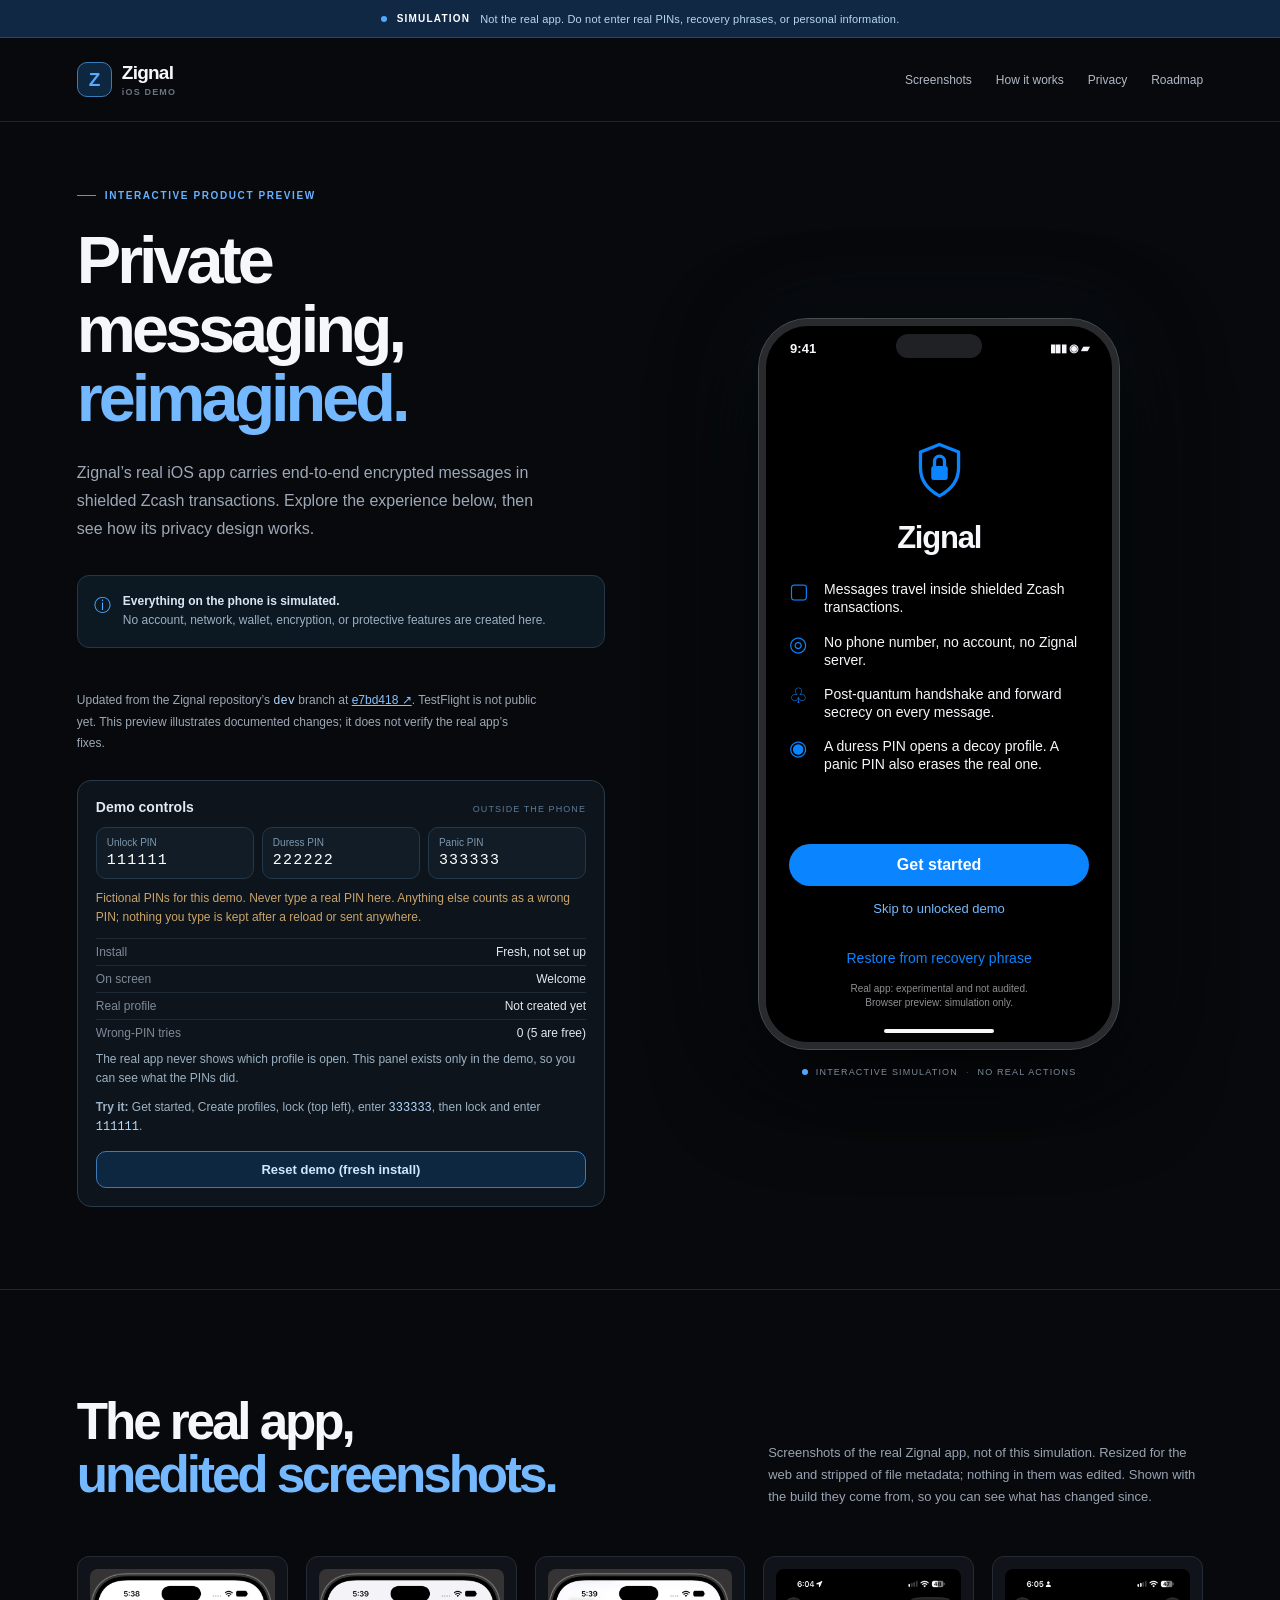
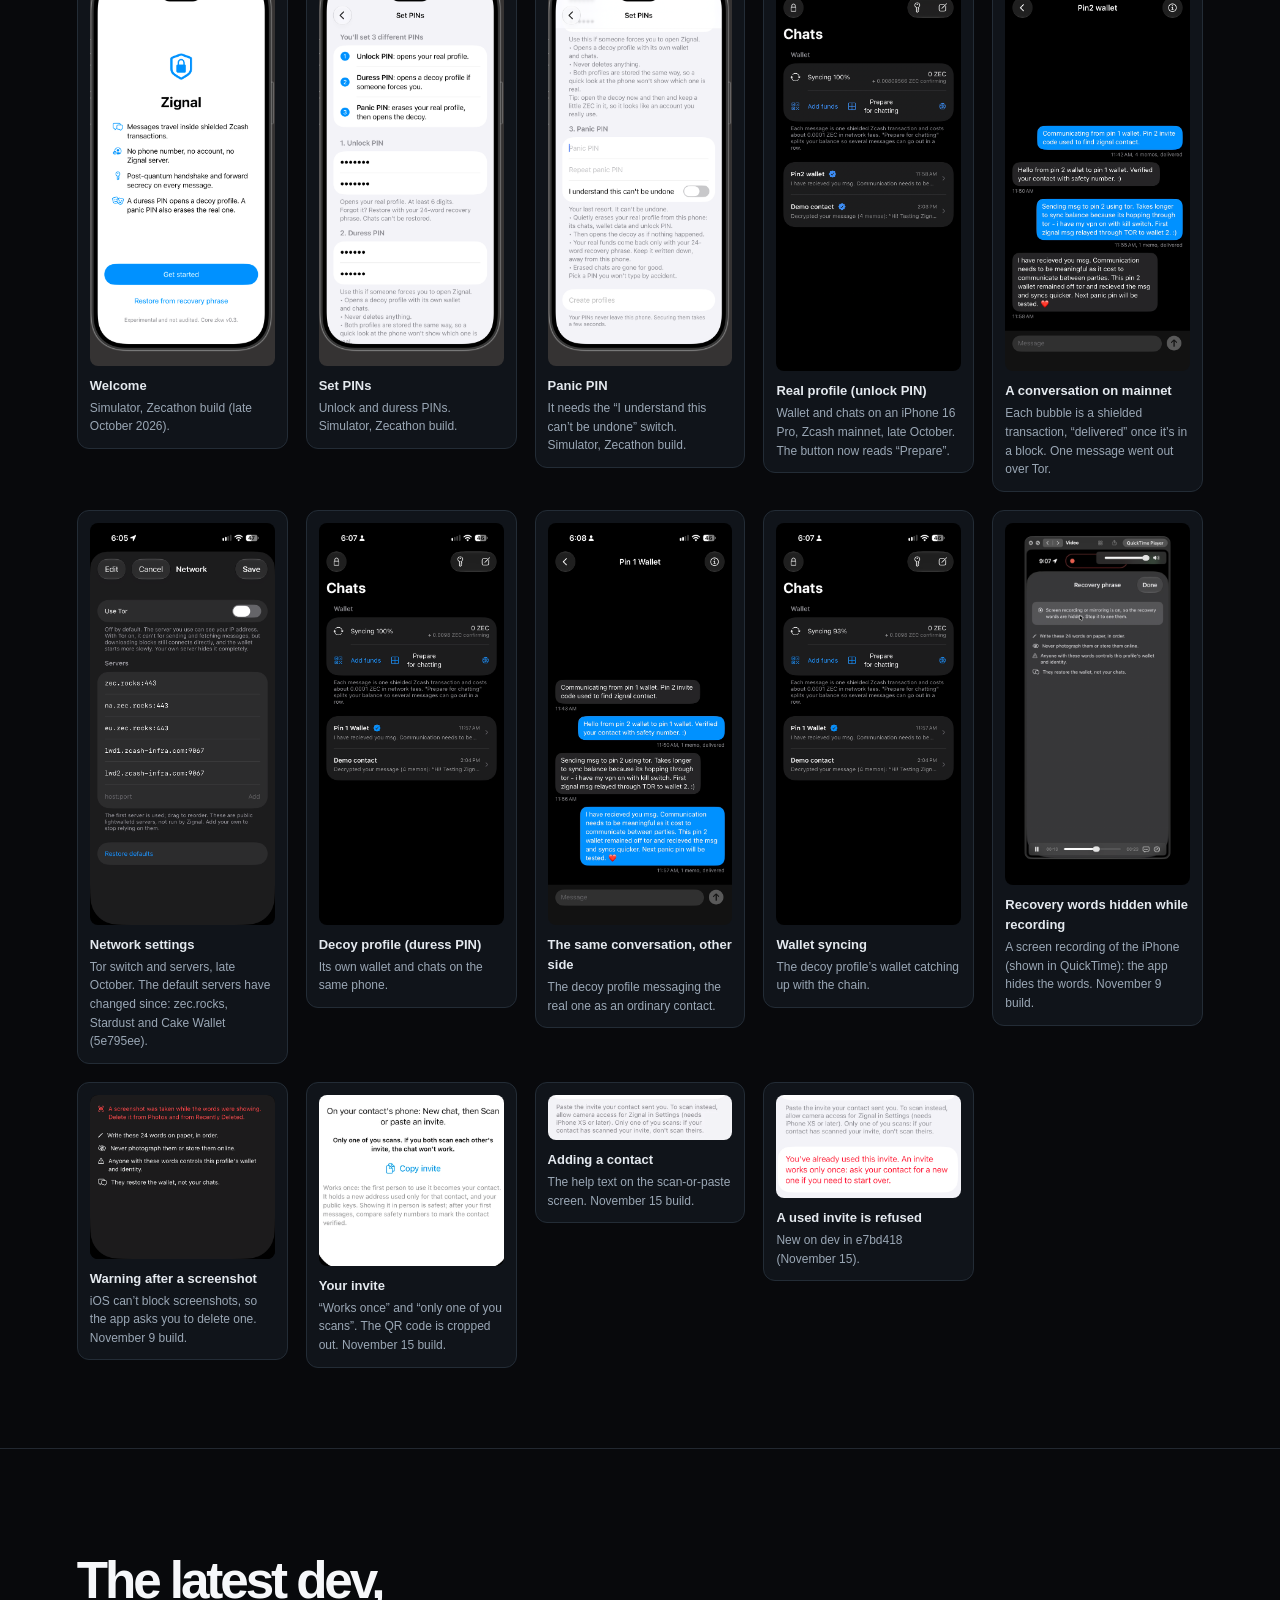
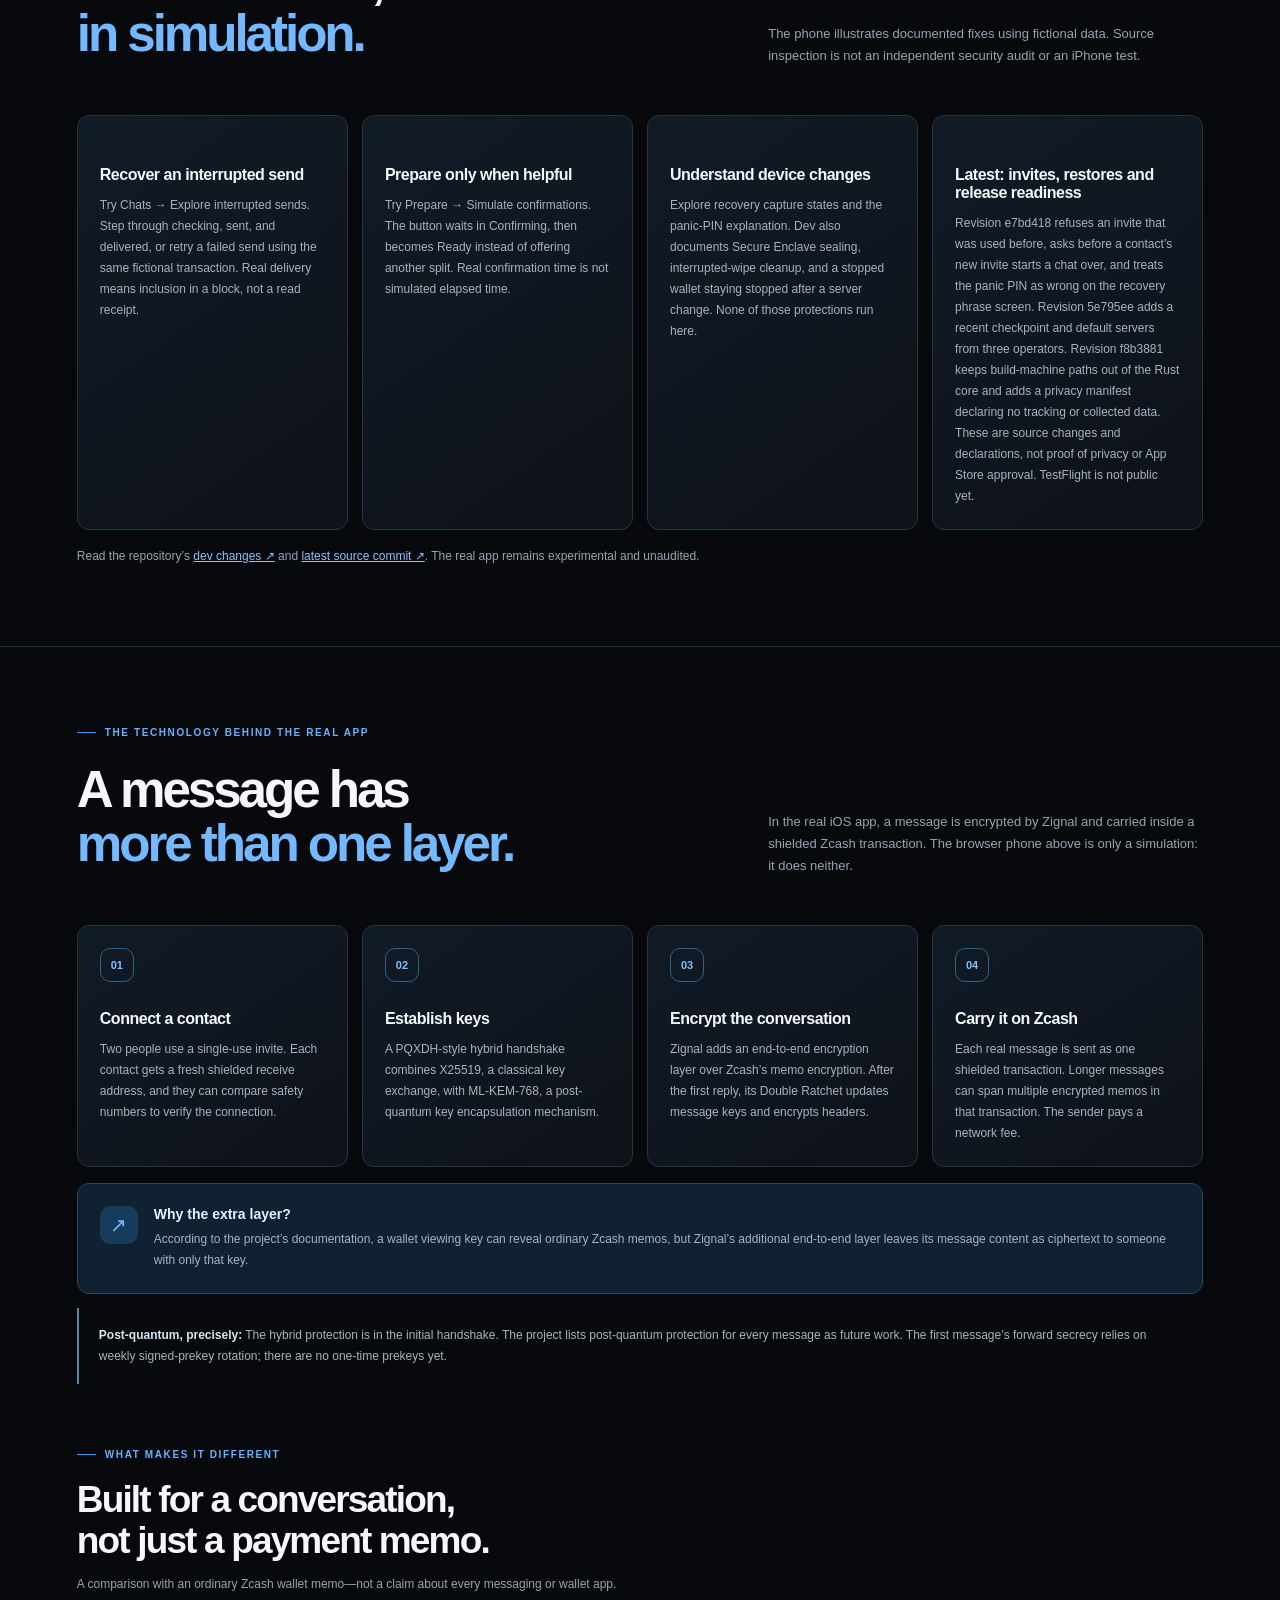
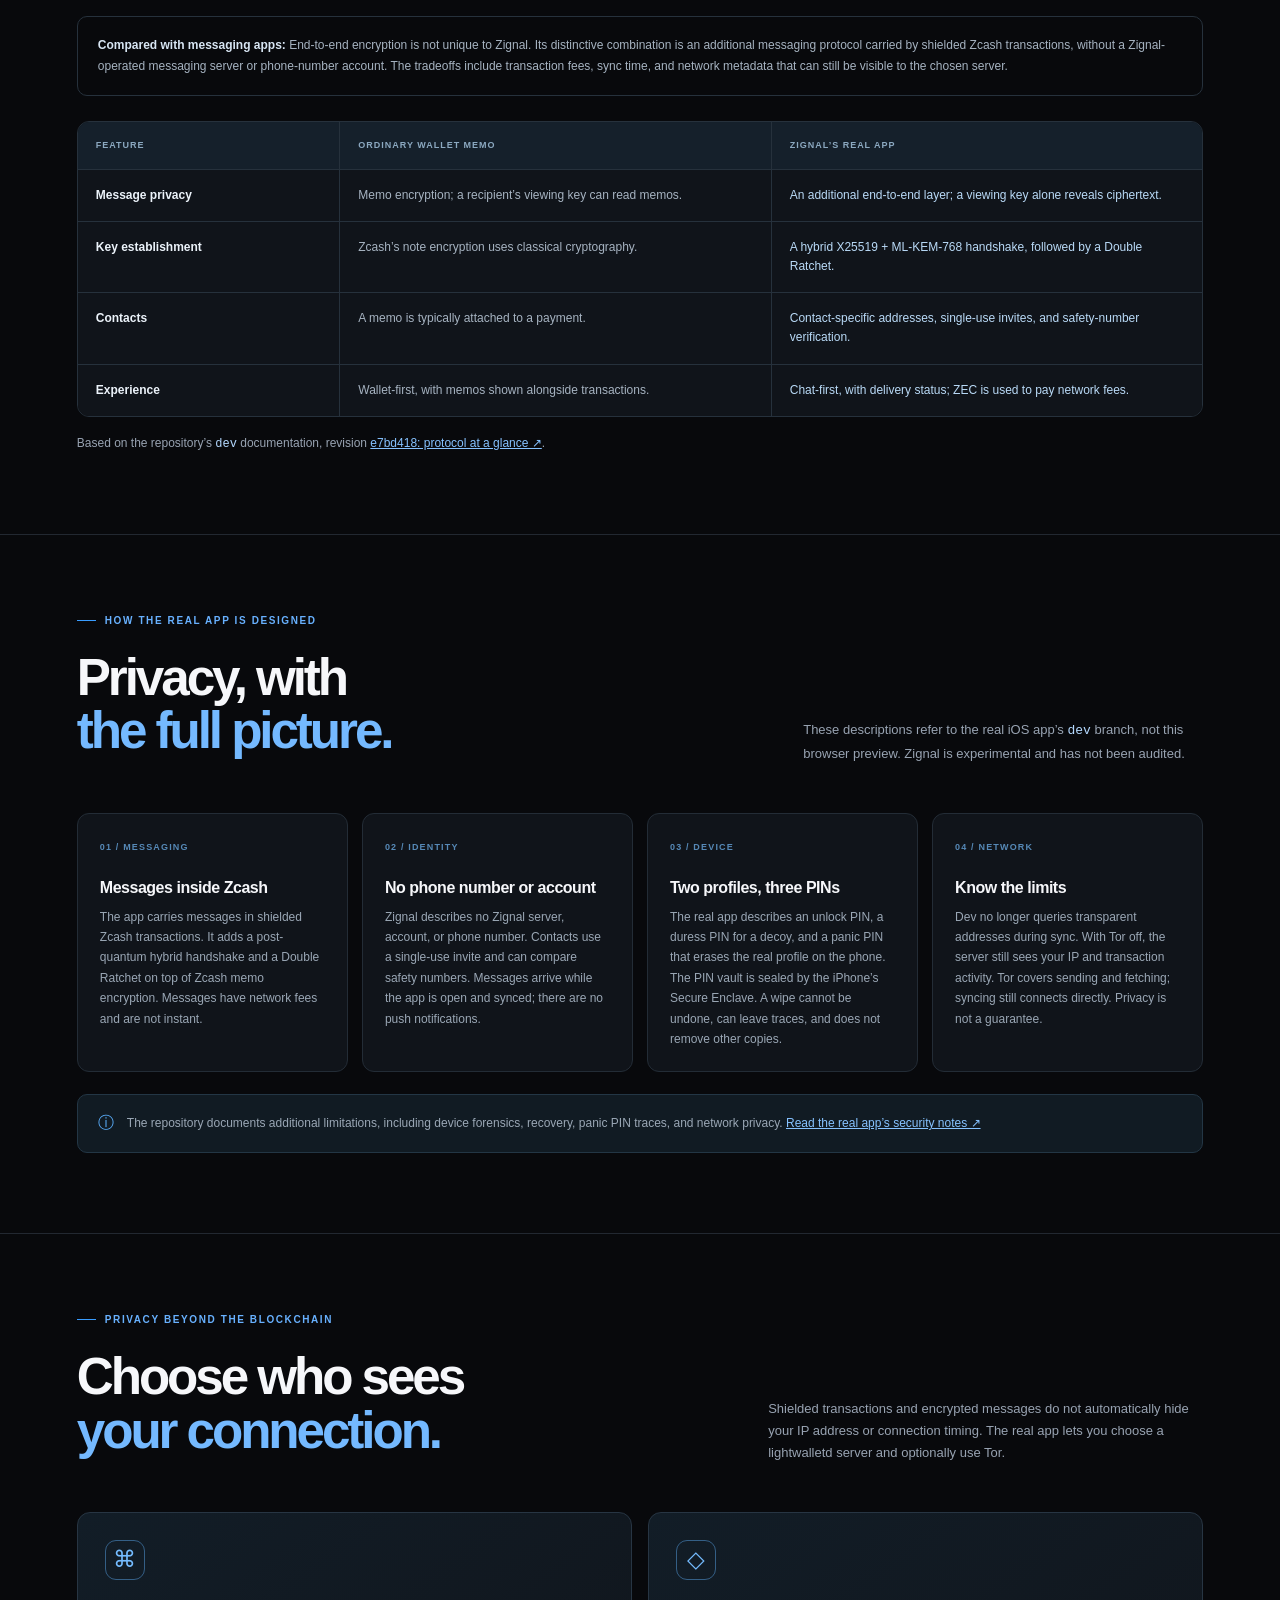
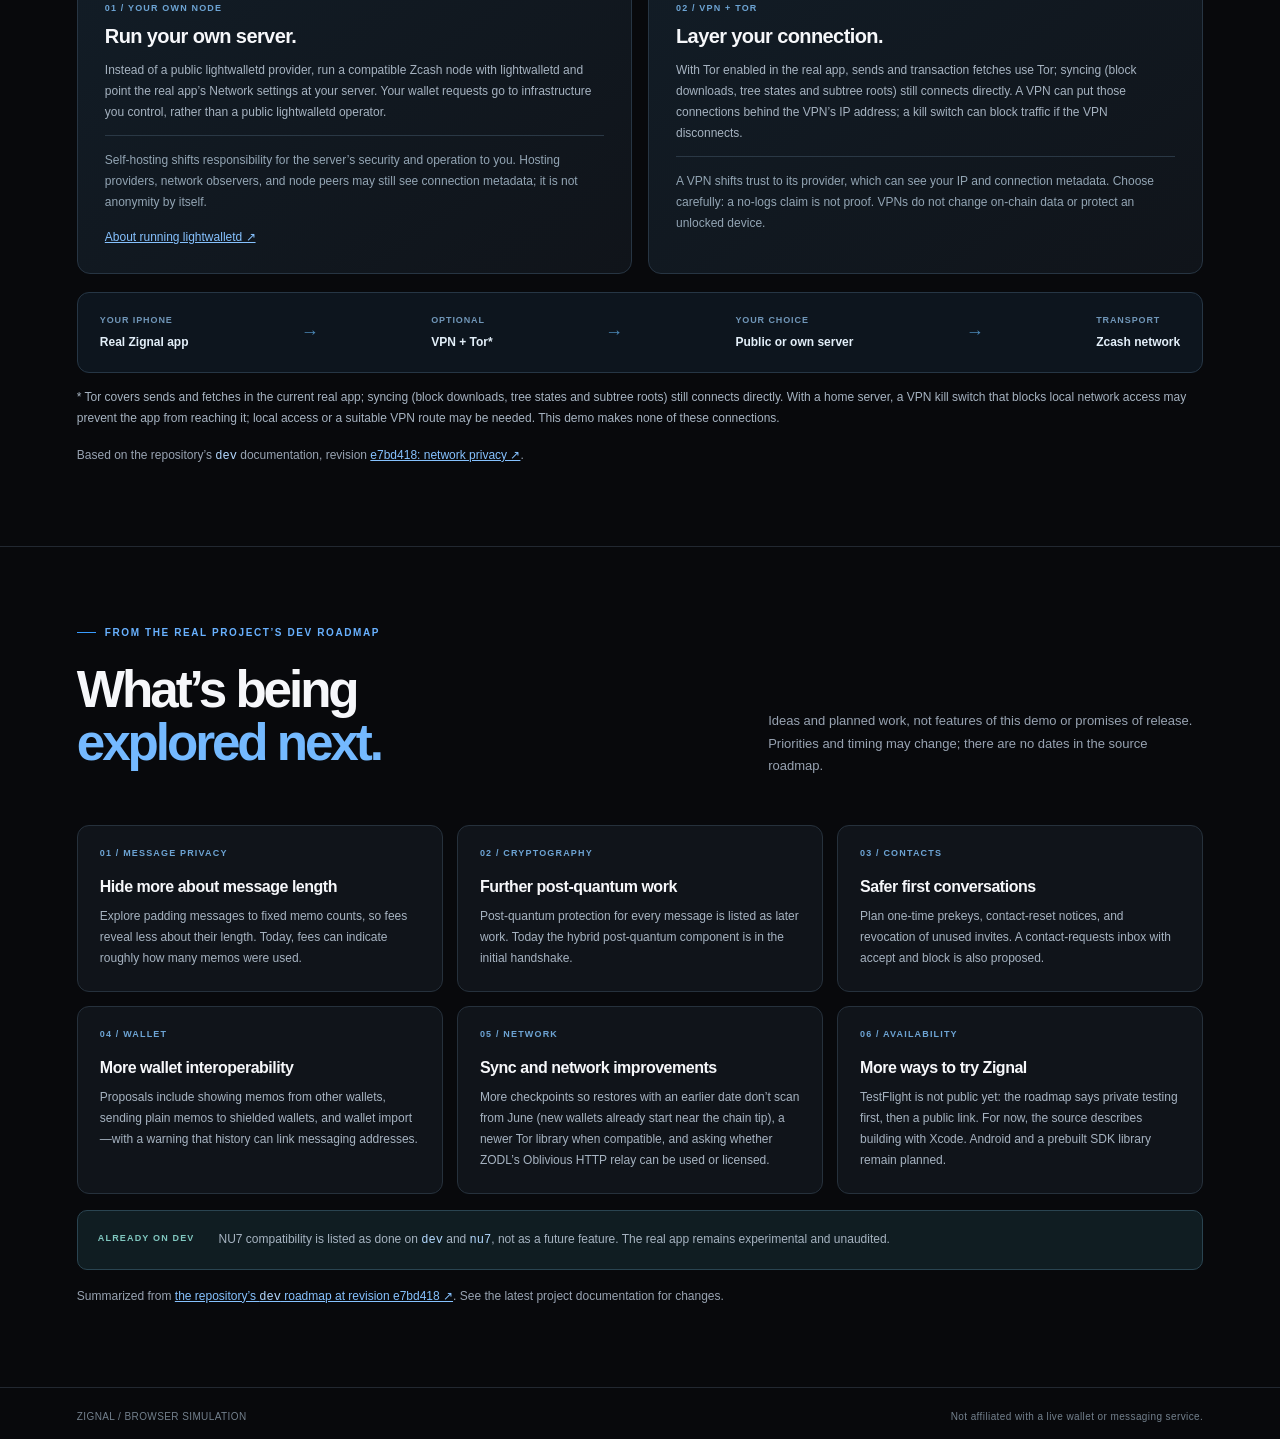
==== commit 5351de72: "Working unlock, duress and panic PINs, and a fresh-install reset" ====
--- a/experience.html
+++ b/experience.html
@@ -23,7 +23,24 @@
         <p>Zignal’s real iOS app carries end-to-end encrypted messages in shielded Zcash transactions. Explore the experience below, then see how its privacy design works.</p>
         <div class="intro-note"><span>ⓘ</span><div><strong>Everything on the phone is simulated.</strong><br>No account, network, wallet, encryption, or protective features are created here.</div></div>
         <p class="tech-source">Updated from the Zignal repository’s <code>dev</code> branch at <a href="https://github.com/Zkignal/zignal/tree/e7bd41866dcb35eccb38ac5d49c950add274fe27" target="_blank" rel="noopener noreferrer">e7bd418 ↗</a>. TestFlight is not public yet. This preview illustrates documented changes; it does not verify the real app’s fixes.</p>
-        <div class="instruction"><span class="instruction-number">01</span><span>Use the phone to explore<br><strong>Tap “Get started” to begin</strong></span><span class="arrow">↗</span></div>
+        <aside class="demo-panel" aria-labelledby="panel-title">
+          <div class="panel-head"><strong id="panel-title">Demo controls</strong><span>Outside the phone</span></div>
+          <div class="panel-pins" aria-label="Demo PINs">
+            <div><span>Unlock PIN</span><code>111111</code></div>
+            <div><span>Duress PIN</span><code>222222</code></div>
+            <div><span>Panic PIN</span><code>333333</code></div>
+          </div>
+          <p class="panel-warn">Fictional PINs for this demo. Never type a real PIN here. Anything else counts as a wrong PIN; nothing you type is kept after a reload or sent anywhere.</p>
+          <dl class="panel-state" aria-live="polite">
+            <div><dt>Install</dt><dd id="state-install">Fresh, not set up</dd></div>
+            <div><dt>On screen</dt><dd id="state-open">Welcome</dd></div>
+            <div><dt>Real profile</dt><dd id="state-real">Not created yet</dd></div>
+            <div><dt>Wrong-PIN tries</dt><dd id="state-tries">0 (5 are free)</dd></div>
+          </dl>
+          <p class="panel-note">The real app never shows which profile is open. This panel exists only in the demo, so you can see what the PINs did.</p>
+          <p class="panel-try"><strong>Try it:</strong> Get started, Create profiles, lock (top left), enter <code>333333</code>, then lock and enter <code>111111</code>.</p>
+          <button class="panel-reset" id="reset-demo">Reset demo (fresh install)</button>
+        </aside>
       </div>
       <div class="phone-column">
         <div class="phone" aria-label="Interactive Zignal iOS simulation">
@@ -40,17 +57,17 @@
                   <li><span>◉</span>A duress PIN opens a decoy profile. A panic PIN also erases the real one.</li>
                 </ul>
               </div>
-              <div class="welcome-actions"><button class="big-blue" data-screen="setup">Get started</button><button class="demo-action" data-screen="chats">Skip to unlocked demo</button><button class="plain" data-screen="recovery">Restore from recovery phrase</button><p>Real app: experimental and not audited.<br>Browser preview: simulation only.</p></div>
+              <div class="welcome-actions"><button class="big-blue" data-screen="setup">Get started</button><button class="demo-action" id="skip-setup">Skip to unlocked demo</button><button class="plain" data-screen="recovery">Restore from recovery phrase</button><p>Real app: experimental and not audited.<br>Browser preview: simulation only.</p></div>
             </section>
             <section class="screen grouped" id="setup" aria-label="Set PINs">
               <div class="nav"><button class="back" data-screen="welcome" aria-label="Back to welcome">‹</button><strong>Set PINs</strong><span></span></div>
               <div class="scroll"><div class="section-label">YOU'LL SET 3 DIFFERENT PINS</div>
                 <div class="group roles"><div><b>1</b><span><strong>Unlock PIN:</strong> opens your real profile.</span></div><div><b>2</b><span><strong>Duress PIN:</strong> opens a decoy profile if someone forces you.</span></div><div><b>3</b><span><strong>Panic PIN:</strong> erases your real profile, then opens the decoy.</span></div></div>
-                <p class="section-foot sim-note">Simulation: this demo never asks for or creates PINs. The PIN fields of the real screen are left out.</p>
+                <p class="section-foot sim-note">Simulation: the PIN fields of the real screen are left out. “Create profiles” sets the demo PINs shown beside the phone: 111111, 222222 and 333333.</p>
                 <div class="section-label">1. UNLOCK PIN</div><p class="section-foot">Opens your real profile. At least 6 digits. Forgot it? Restore with your 24-word recovery phrase. Chats can't be restored.</p>
                 <div class="section-label">2. DURESS PIN</div><p class="section-foot">Use this if someone forces you to open Zignal.<br>• Opens a decoy profile with its own wallet and chats.<br>• Never deletes anything.<br>• Both profiles are stored the same way, so a quick look at the phone won't show which one is real.<br>Tip: open the decoy now and then and keep a little ZEC in it, so it looks like an account you really use.</p>
                 <div class="section-label">3. PANIC PIN</div><div class="group toggle-row"><span>I understand this can't be undone <small>Real app switch · shown off</small></span><span class="toggle" aria-hidden="true"><span></span></span></div><p class="section-foot">Your last resort. It can't be undone.<br>• Quietly erases your real profile from this phone: its chats, wallet data and unlock PIN.<br>• Then opens the decoy as if nothing happened.<br>• Your real funds come back only with your 24-word recovery phrase. Keep it written down, away from this phone.<br>• Erased chats are gone for good.<br>Pick a PIN you won't type by accident.</p>
-                <button class="big-blue" data-screen="chats">Create profiles (simulated)</button><p class="center-foot">Real app: your PINs never leave this phone. Securing them takes a few seconds. Here, no profiles or wallets are created.</p>
+                <button class="big-blue" id="create-profiles">Create profiles (simulated)</button><p class="center-foot">Real app: your PINs never leave this phone. Securing them takes a few seconds. Here, two fictional profiles are made in page memory.</p>
               </div>
             </section>
             <section class="screen grouped" id="recovery" aria-label="Recovery phrase">
@@ -58,8 +75,8 @@
               <div class="scroll"><div class="section-label">RECOVERY PHRASE</div><div class="group text-group">This preview cannot restore a wallet. Never enter or share a real recovery phrase here.</div><p class="section-foot">The real app asks for the 24 words and the date the wallet was created (“Pick a date on or before you first used this phrase. Earlier is safe but makes the first sync slower.”). The phrase becomes your real profile; chat history isn’t part of a phrase, so chats start empty, and the decoy profile gets a new phrase of its own.</p><button class="big-blue" data-screen="setup">Explore setup instead</button></div>
             </section>
             <section class="screen chats" id="chats" aria-label="Chats">
-              <div class="toolbar"><button class="circle" data-screen="lock" aria-label="Lock and preview profiles"><svg viewBox="0 0 24 24" aria-hidden="true"><rect x="6" y="10" width="12" height="11" rx="2"/><path d="M8 10V7a4 4 0 0 1 8 0v3"/></svg></button><div class="toolbar-group"><button class="circle" data-screen="recovery-info" aria-label="Recovery phrase information"><svg viewBox="0 0 24 24" aria-hidden="true"><circle cx="12" cy="7" r="4"/><path d="M10 11v9h4v-3h-2v-3h2v-3"/></svg></button><button class="circle" data-screen="new-chat" aria-label="New chat"><svg viewBox="0 0 24 24" aria-hidden="true"><path d="M13 5H5v15h15v-8M12 12 21 3m-6 0h6v6"/></svg></button></div></div>
-              <div class="scroll"><h2 class="large-title">Chats</h2><div class="profile-caption" id="profile-caption">MAIN PROFILE · SIMULATED</div>
+              <div class="toolbar"><button class="circle" id="lock-button" aria-label="Lock"><svg viewBox="0 0 24 24" aria-hidden="true"><rect x="6" y="10" width="12" height="11" rx="2"/><path d="M8 10V7a4 4 0 0 1 8 0v3"/></svg></button><div class="toolbar-group"><button class="circle" data-screen="recovery-info" aria-label="Recovery phrase information"><svg viewBox="0 0 24 24" aria-hidden="true"><circle cx="12" cy="7" r="4"/><path d="M10 11v9h4v-3h-2v-3h2v-3"/></svg></button><button class="circle" data-screen="new-chat" aria-label="New chat"><svg viewBox="0 0 24 24" aria-hidden="true"><path d="M13 5H5v15h15v-8M12 12 21 3m-6 0h6v6"/></svg></button></div></div>
+              <div class="scroll"><h2 class="large-title">Chats</h2>
                 <button class="recovery-banner" data-screen="recovery-info"><svg viewBox="0 0 24 24" aria-hidden="true"><circle cx="12" cy="7" r="4"/><path d="M10 11v9h4v-3h-2v-3h2v-3"/></svg>Back up your recovery phrase</button><p class="section-foot recovery-note">Without it, a lost phone means a lost wallet. (Preview: no recovery phrase exists here.)</p><div class="section-label">WALLET</div>
                 <div class="group wallet"><div class="wallet-status"><span>◉ &nbsp; Up to date</span><span><strong id="wallet-balance">0.01200000 DEMO</strong><small>Fictional balance</small></span></div><div class="wallet-buttons"><button data-screen="funds">▦ &nbsp; Add funds</button><button id="prepare-button">⊞ &nbsp; <span>Prepare</span></button><button data-screen="network" aria-label="Network settings">◎</button></div><div class="wallet-ready" id="wallet-ready" role="status">Simulation: Prepare splits only when helpful.</div><button class="demo-action" id="confirm-prepare" hidden>Simulate confirmations</button></div>
                 <p class="section-foot">Each message is one shielded Zcash transaction and costs about 0.0001 ZEC in network fees. “Prepare” splits your balance into a few notes, once, so several messages can go out in a row.</p>
@@ -74,9 +91,16 @@
               <div class="chat-scroll" id="messages" role="log" aria-label="Simulated conversation" aria-live="polite" aria-relevant="additions"></div>
               <form id="message-form" class="composer"><label class="sr-only" for="message">Demo message</label><input id="message" maxlength="4000" placeholder="Message" autocomplete="off" autocapitalize="sentences" spellcheck="false"><button type="submit" aria-label="Add demo message">↑</button></form><div class="input-warning"><span id="byte-count">0 / 4000</span> · Demo only · Never enter personal information or secrets.</div>
             </section>
-            <section class="screen grouped" id="lock" aria-label="Profile preview">
-              <div class="nav"><button class="back" data-screen="chats" aria-label="Back to chats">‹</button><strong>Profile preview</strong><span></span></div>
-              <div class="scroll"><div class="section-label">SIMULATE AN UNLOCK</div><div class="group choices"><button data-profile="main"><strong>Unlock</strong><span>Open the fictional main profile</span>›</button><button data-profile="decoy"><strong>Duress</strong><span>Open a fictional decoy profile</span>›</button><button data-screen="panic"><strong>Panic</strong><span>Learn what the real app intends to do</span>›</button></div><p class="section-foot">No PIN is entered or checked. These are sample screens, not protection against coercion.</p></div>
+            <section class="screen unlock" id="lock" aria-label="Enter PIN">
+              <form class="unlock-content" id="unlock-form" autocomplete="off">
+                <svg class="shield" viewBox="0 0 64 72" fill="none" aria-hidden="true"><path d="M32 4 55 13v19c0 16-10 27-23 34C19 59 9 48 9 32V13L32 4Z" stroke="currentColor" stroke-width="4" stroke-linejoin="round"/><rect x="22" y="30" width="20" height="17" rx="3" fill="currentColor"/><path d="M26 30v-6a6 6 0 0 1 12 0v6" stroke="currentColor" stroke-width="4"/></svg>
+                <h2>Enter PIN</h2>
+                <label class="sr-only" for="pin">PIN (demo PINs only)</label>
+                <input id="pin" type="password" inputmode="numeric" pattern="[0-9]*" maxlength="12" placeholder="PIN" autocomplete="off" spellcheck="false">
+                <button class="unlock-button" id="unlock-button" type="submit" disabled>Unlock</button>
+                <p class="pin-status" id="pin-status" role="status"></p>
+                <p class="center-foot">Demo PINs only (beside the phone). Waits after wrong PINs are shortened for the demo: 5 seconds doubling up to 1 minute. The real app waits 30 seconds, doubling up to 1 hour.</p>
+              </form>
             </section>
             <section class="screen grouped" id="send-recovery" aria-label="Interrupted-send simulation">
               <div class="nav"><button class="back" data-screen="chats" aria-label="Back to chats">‹</button><strong>Send recovery</strong><span></span></div>
@@ -85,10 +109,6 @@
                 <button class="big-blue" id="send-step">Simulate sending</button><button class="demo-action" id="send-missing" hidden>Simulate send needs retry</button><button class="demo-action" id="send-restart">Restart walkthrough</button>
                 <p class="section-foot">No transaction is built, checked, or broadcast. Retry illustrates reuse of a transaction still held by the wallet; if it is unavailable or expired, the real app may need to build another.</p>
               </div>
-            </section>
-            <section class="screen grouped" id="panic" aria-label="Panic PIN information">
-              <div class="nav"><button class="back" data-screen="lock" aria-label="Back to profile preview">‹</button><strong>Panic PIN</strong><span></span></div>
-              <div class="scroll"><div class="section-label">REAL APP CONCEPT</div><div class="group text-group">The real app describes a panic PIN that erases the real profile on the phone and opens the decoy. This cannot be undone. Wallet funds require the recovery phrase; erased chats cannot be recovered.</div><p class="section-foot">Dev moves cleanup after the decoy appears and resumes interrupted cleanup on a later decoy unlock. The source still lists wipe traces as a limitation, not a solved forensic problem.</p><p class="section-foot">This browser demo deletes nothing. A real wipe does not erase server records, blockchain transactions, or contacts' copies.</p><button class="big-blue" data-profile="decoy">Preview decoy (no deletion)</button></div>
             </section>
             <section class="screen grouped" id="funds" aria-label="Add funds information">
               <div class="nav"><button class="back" data-screen="chats" aria-label="Back to chats">‹</button><strong>Add funds</strong><span></span></div><div class="scroll"><div class="section-label">SIMULATION ONLY</div><div class="group text-group">The real app shows a QR code and a shielded address with “Copy address”. This preview has no address, QR code, real wallet, or funds.</div><p class="section-foot">Real app: “Send ZEC from any wallet that supports shielded (Orchard) addresses. It can be spent after 10 confirmations, about 4 minutes. Start small: a few hundred messages cost about 0.03 ZEC.”</p><p class="section-foot">Do not send money to anything described in this demo.</p><button class="big-blue" data-screen="chats">Done</button></div>
--- a/experience.css
+++ b/experience.css
@@ -58,3 +58,5 @@
   .roadmap-status{flex-direction:column;gap:8px}
 }
 .screenshots{max-width:1370px;margin:auto;padding:80px 6%;border-top:1px solid #222831}.shot-grid{display:grid;grid-template-columns:repeat(auto-fill,minmax(190px,1fr));gap:18px;margin-top:35px;align-items:start}.shot-grid figure{margin:0;background:#10141a;border:1px solid #232c36;border-radius:12px;padding:12px}.shot-grid img{display:block;width:100%;height:auto;border-radius:8px;background:#000}.shot-grid figcaption{color:#9aa7b5;font-size:12px;line-height:1.55;margin-top:10px}.shot-grid figcaption strong{display:block;color:#e4e9ef;font-size:13px;margin-bottom:3px}span.toggle{display:inline-block;flex:none}.server-list code{display:block;padding:11px 15px;font-size:13px;color:#f6f7fa}.server-list code+code{border-top:1px solid #38383a}.sim-note{color:#79a7d6}@media(max-width:480px){.screenshots{padding:60px 20px}.shot-grid{grid-template-columns:1fr 1fr;gap:12px}}
+.demo-panel{margin-top:26px;padding:18px;border:1px solid #2b3a48;background:#0d141b;border-radius:14px;font-size:12px;color:#9cb1c3}.panel-head{display:flex;justify-content:space-between;align-items:baseline;margin-bottom:12px}.panel-head strong{color:#e4e9ef;font-size:14px}.panel-head span{font-size:9px;letter-spacing:.12em;text-transform:uppercase;color:#5d7a96}.panel-pins{display:grid;grid-template-columns:repeat(3,1fr);gap:8px}.panel-pins div{background:#111c26;border:1px solid #23384a;border-radius:10px;padding:9px 10px}.panel-pins span{display:block;font-size:10px;color:#7f97ad;margin-bottom:4px}.panel-pins code{font-size:15px;color:#fff;letter-spacing:.08em}.panel-warn{margin:10px 0 12px;line-height:1.55;color:#c9a46a}.panel-state{margin:0;display:grid;gap:6px}.panel-state div{display:flex;justify-content:space-between;gap:12px;border-top:1px solid #1d2a36;padding-top:6px}.panel-state dt{color:#7f8a98}.panel-state dd{margin:0;color:#e4e9ef;text-align:right}.panel-note,.panel-try{line-height:1.55;margin:10px 0 0}.panel-try code,.panel-note code{color:#b4d9ff}.panel-reset{margin-top:14px;width:100%;border:1px solid #3a7cb9;background:#0d2741;color:#cfe6ff;border-radius:10px;padding:10px;font-size:13px;font-weight:600}.panel-reset:hover{background:#12355a}.unlock{background:#000}.unlock-content{flex:1;display:flex;flex-direction:column;align-items:center;justify-content:center;gap:16px;padding:0 26px}.unlock-content h2{margin:0;font-size:22px}.unlock-content input{width:100%;max-width:240px;text-align:center;font:inherit;font-size:20px;letter-spacing:.3em;padding:12px;border:0;border-radius:12px;background:#2c2c2e;color:#fff}.unlock-button{border:0;border-radius:22px;background:#0a84ff;color:#fff;font-size:16px;font-weight:600;padding:12px 0;width:100%;max-width:200px}.unlock-button:disabled{opacity:.4;cursor:default}.pin-status{min-height:18px;margin:0;color:#ff6961;font-size:13px;text-align:center}@media(max-width:480px){.panel-pins{grid-template-columns:1fr 1fr 1fr;gap:6px}.panel-pins code{font-size:13px}}
+@media(max-width:850px){.intro-copy{display:contents}.intro-copy>*{order:1;max-width:650px}.phone-column{order:-1}.demo-panel{order:0;margin-top:0;width:100%;max-width:520px;justify-self:center}}
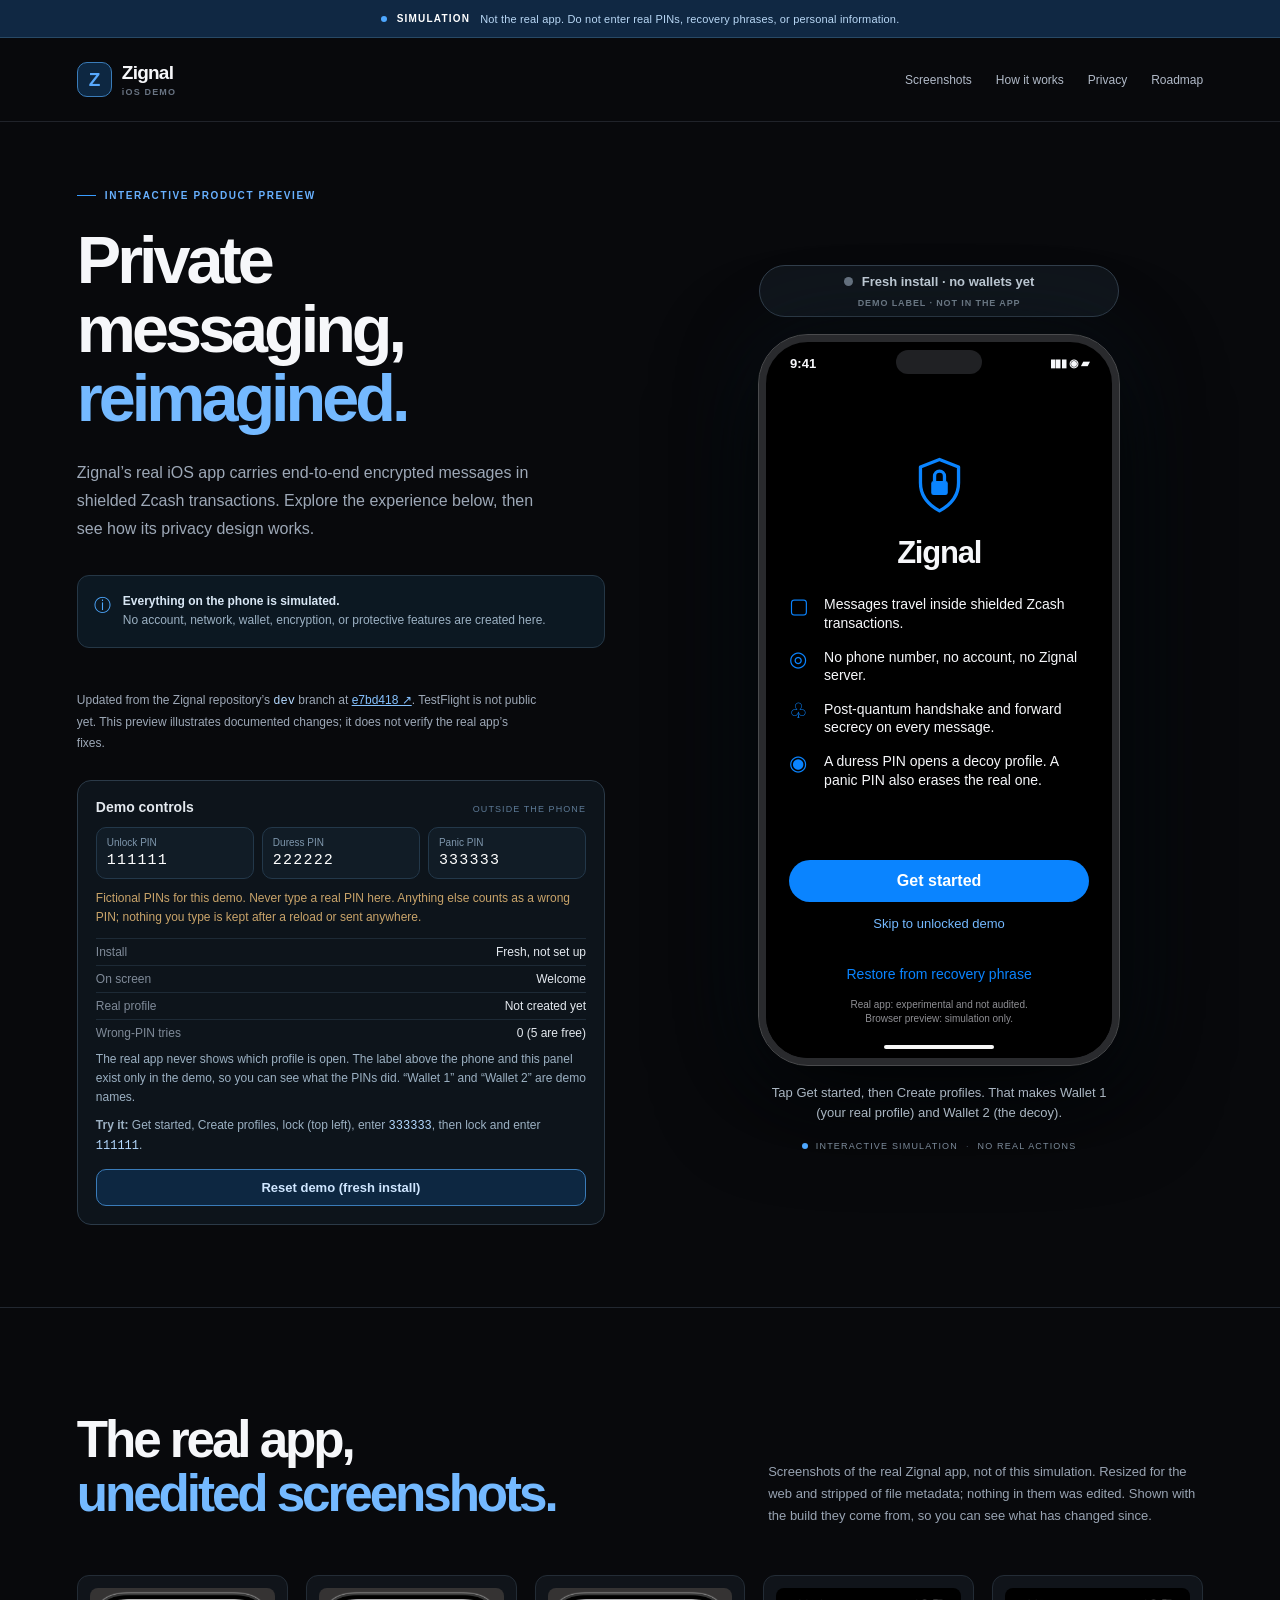
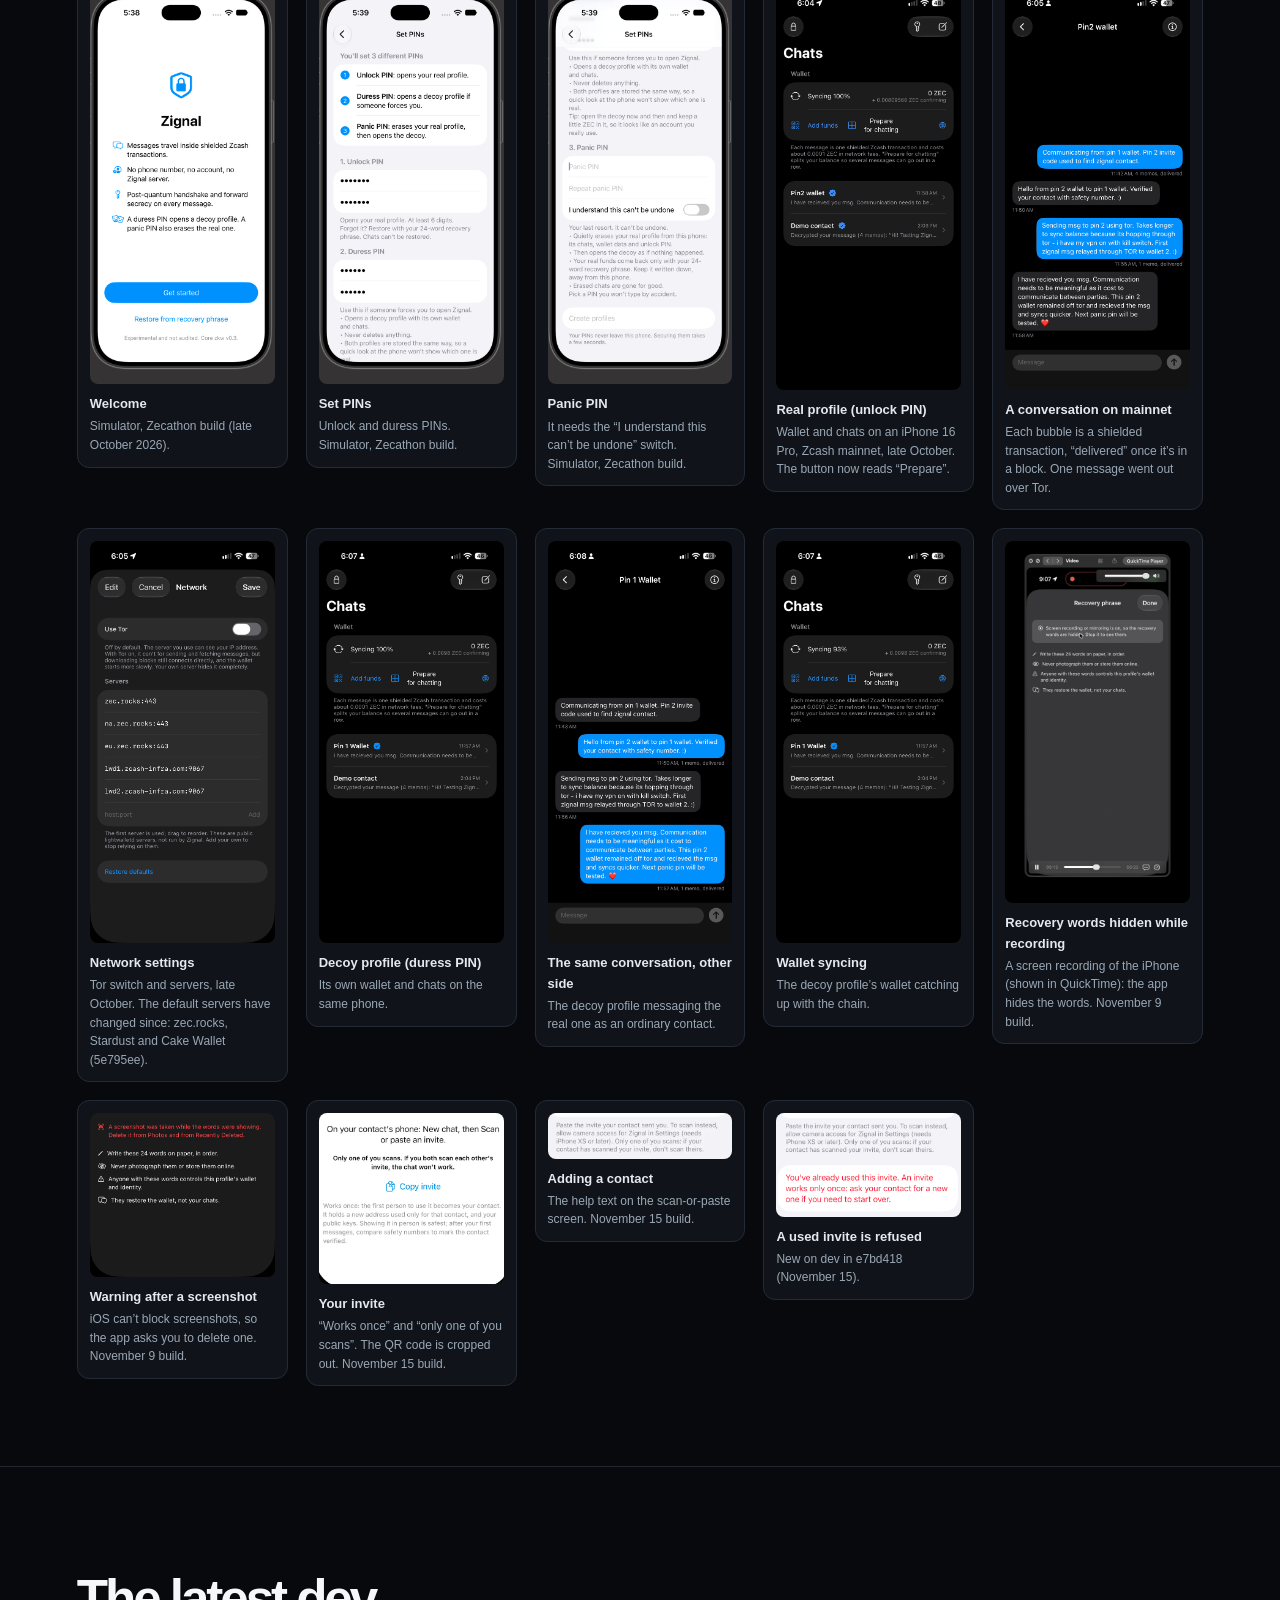
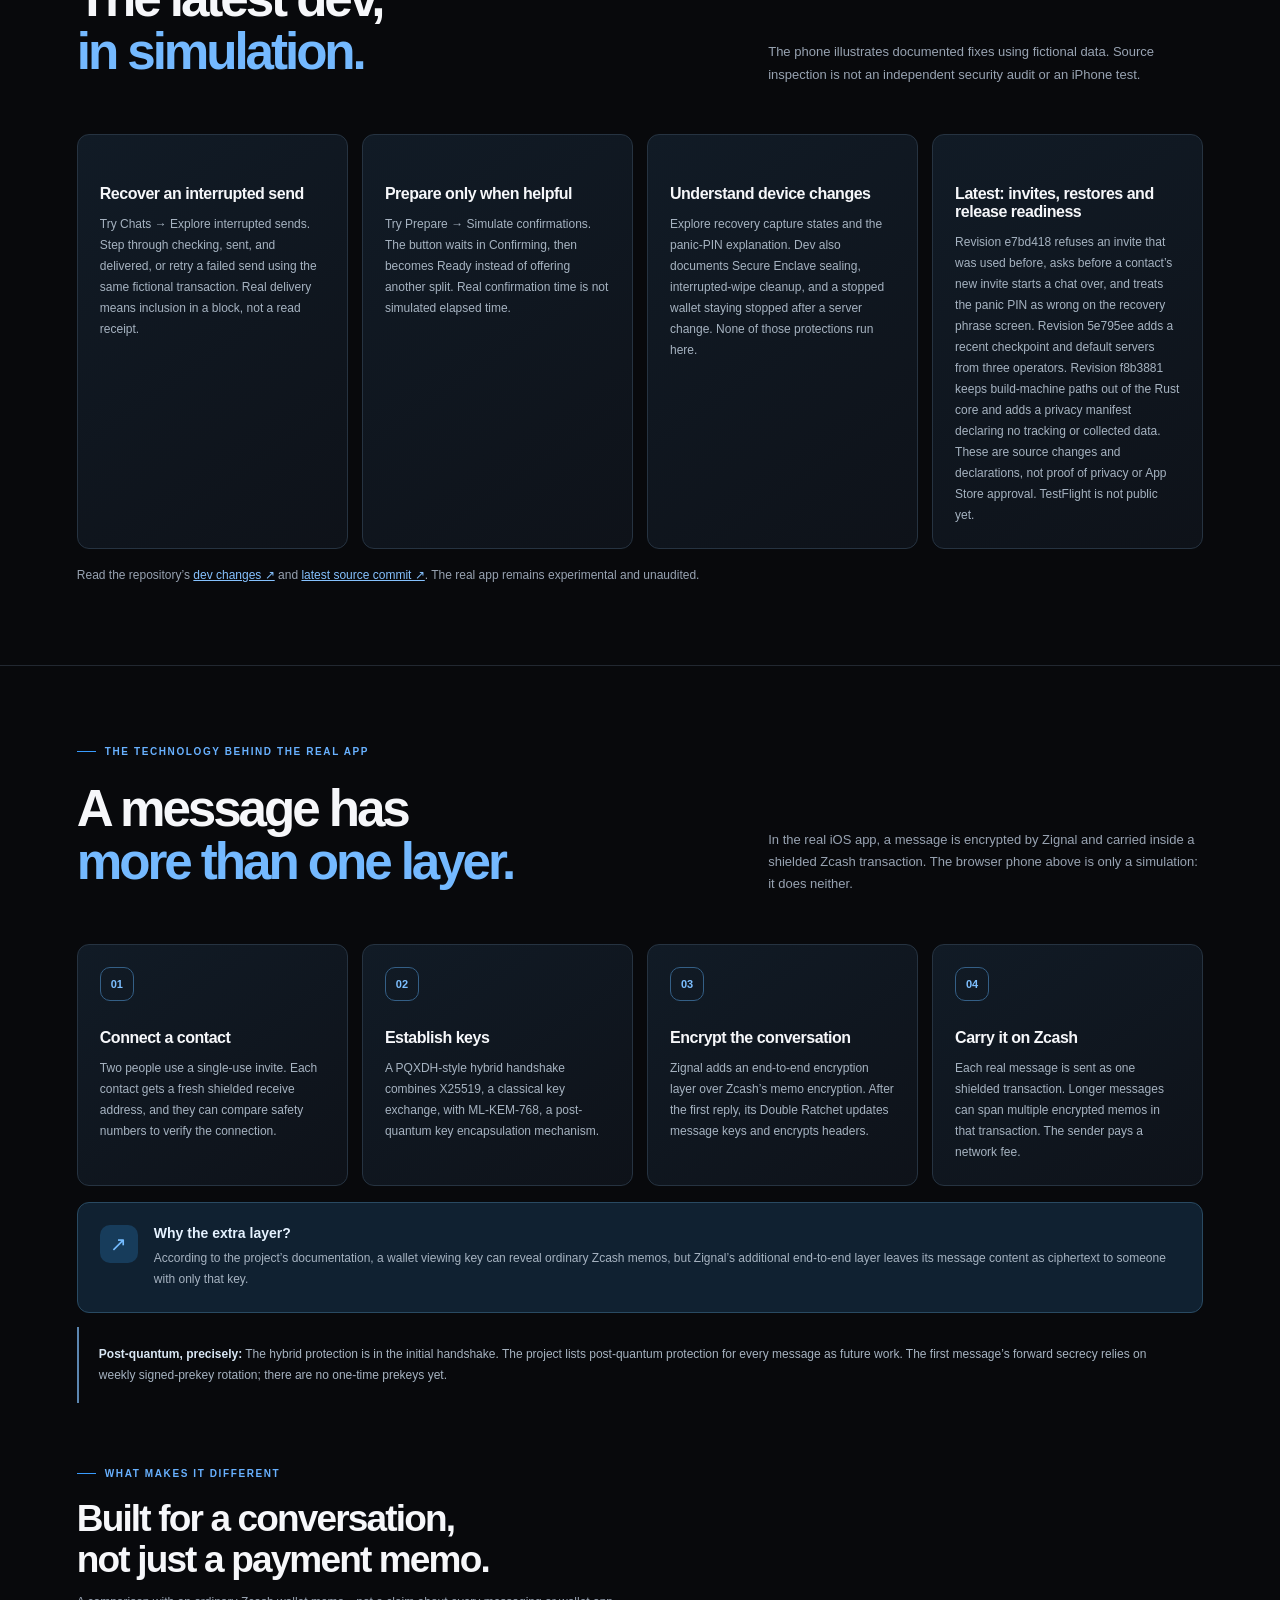
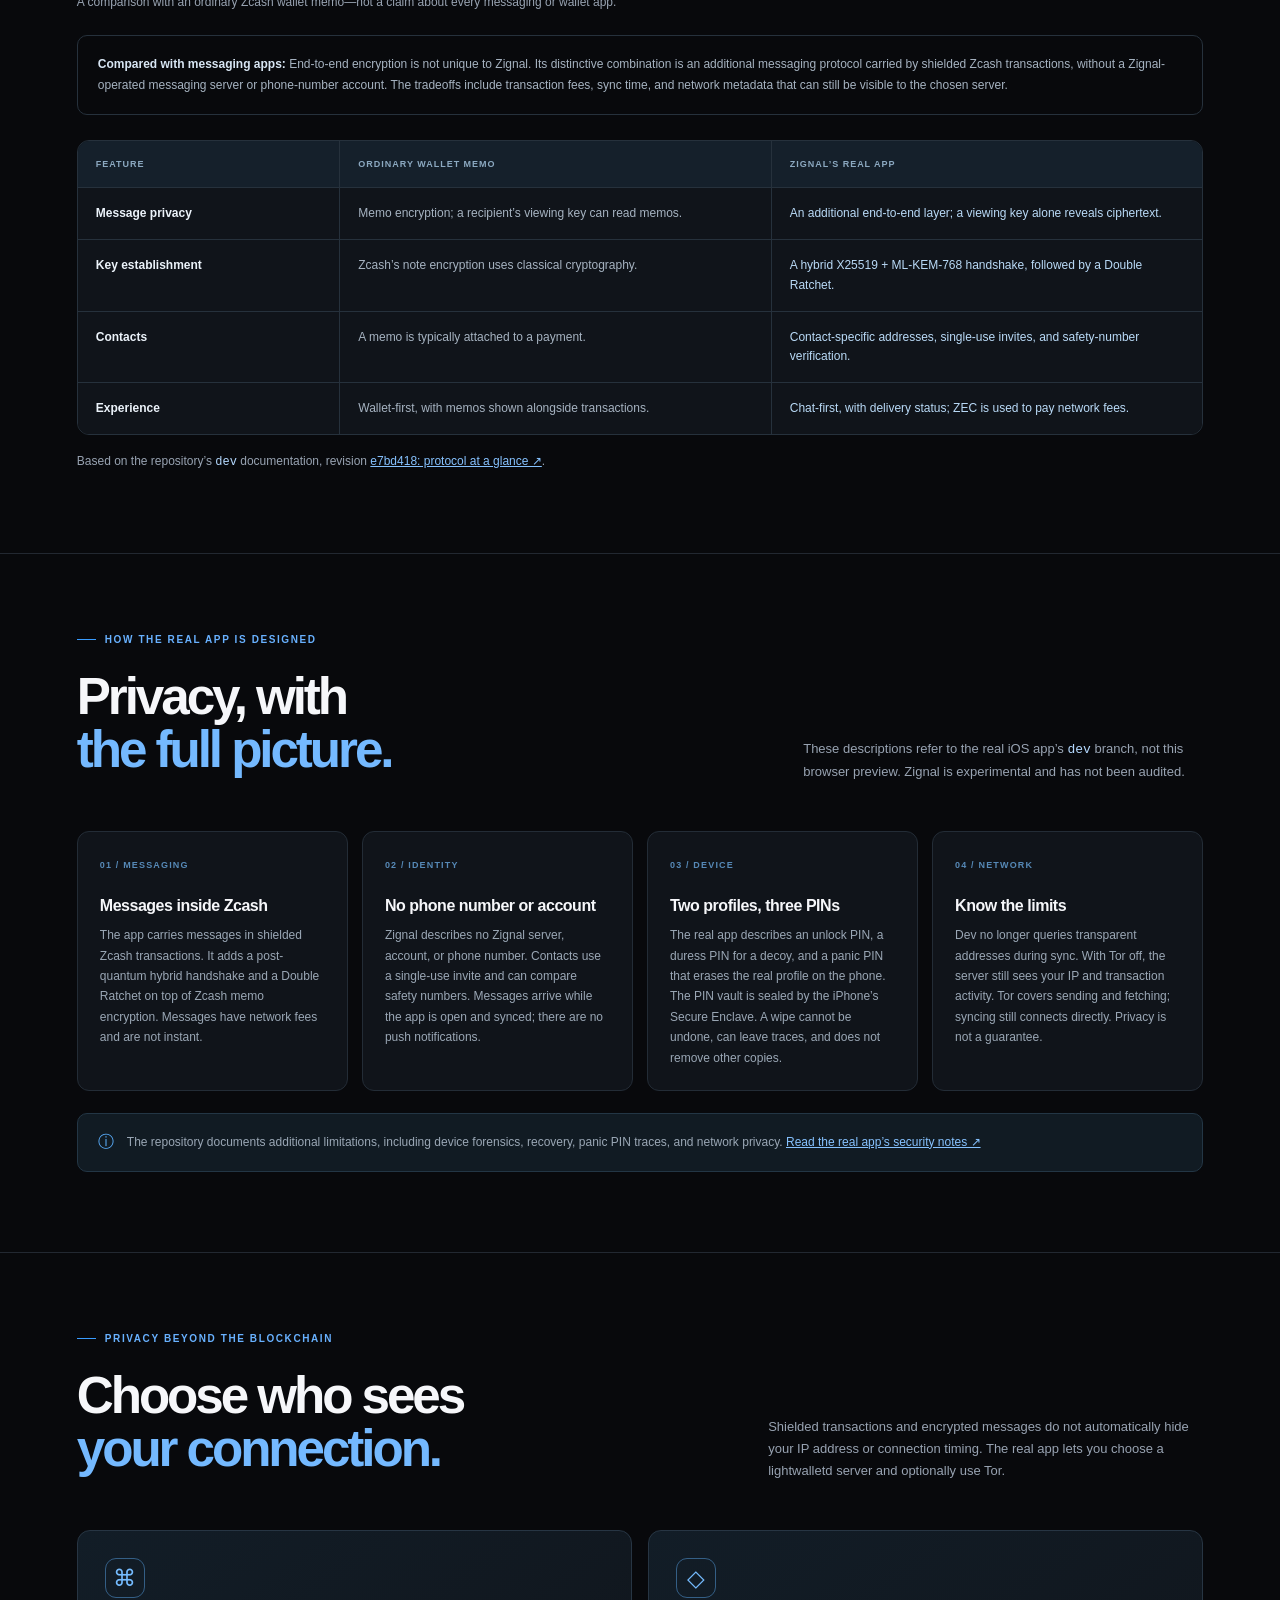
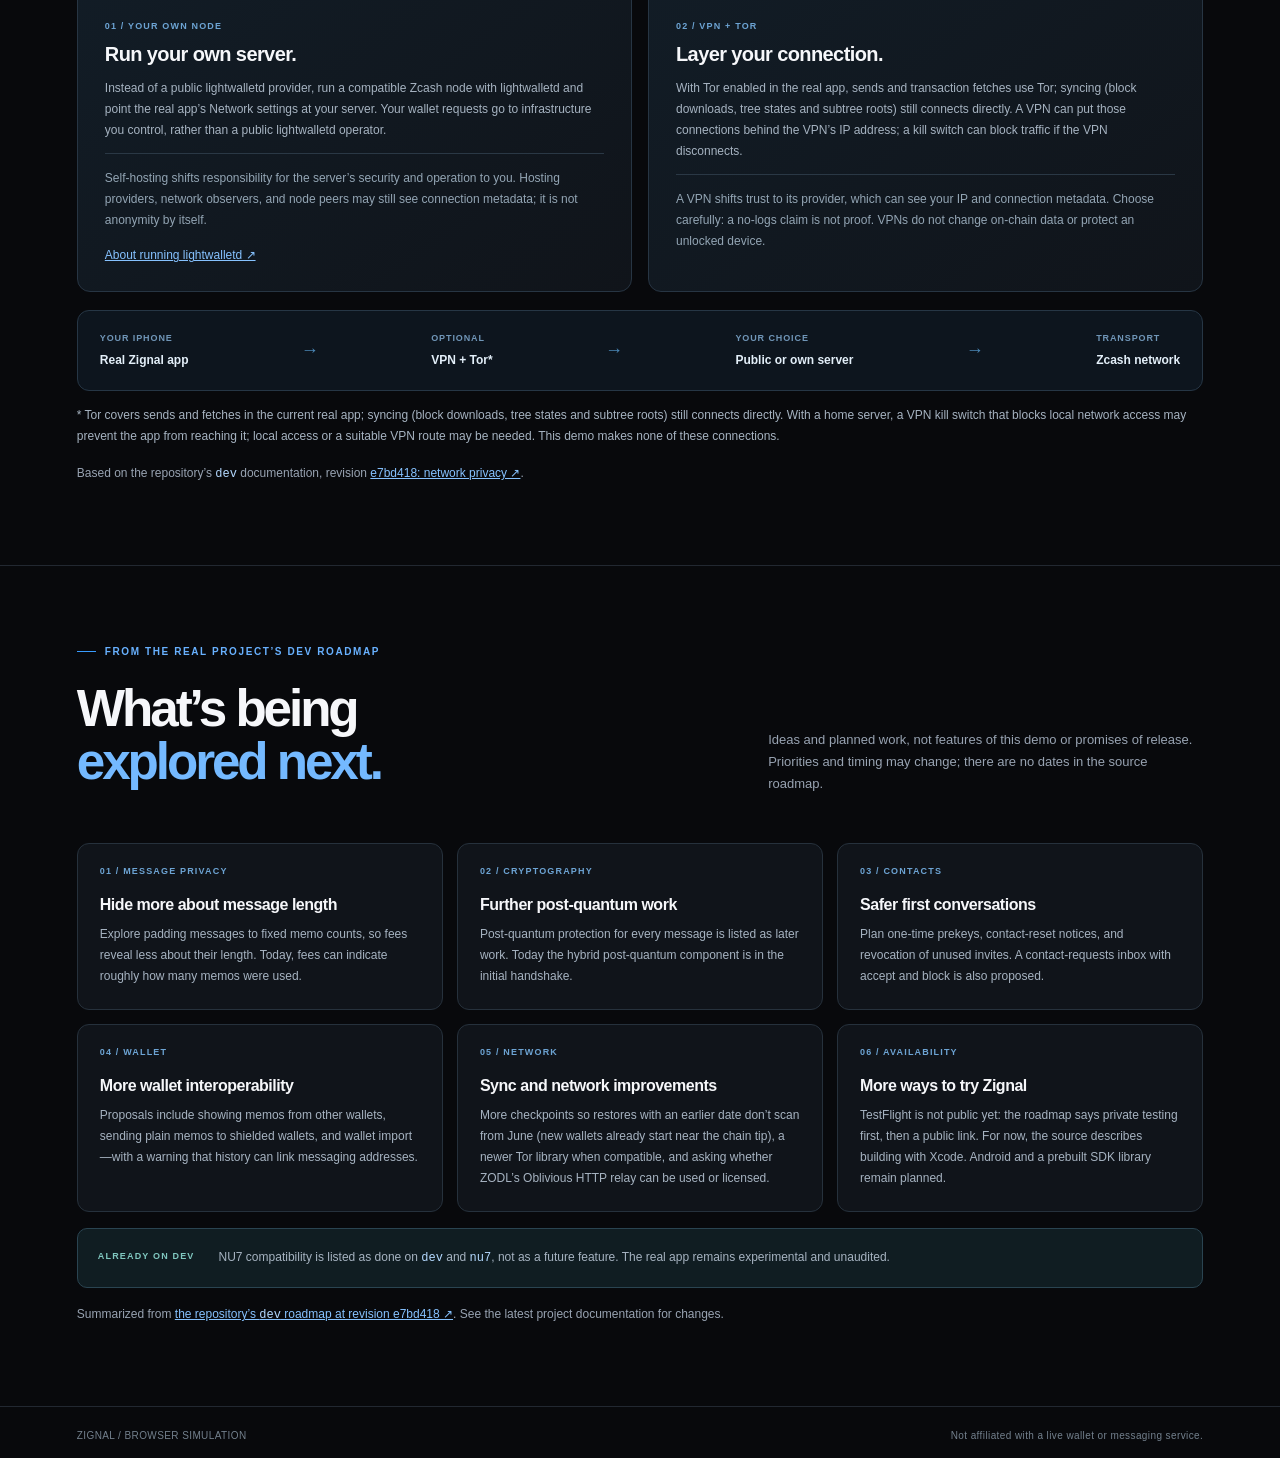
==== commit afaaeb14: "Show which wallet is open above the phone, and explain each PIN" ====
--- a/experience.html
+++ b/experience.html
@@ -6,8 +6,8 @@
   <meta name="theme-color" content="#08090c">
   <meta name="description" content="A simulated, interactive preview of the Zignal iOS app.">
   <title>Zignal — iOS demo</title>
-  <link rel="stylesheet" href="experience.css?v=2026-11-16">
-  <script src="experience.js?v=2026-11-16" defer></script>
+  <link rel="stylesheet" href="experience.css?v=2026-11-16-wallets">
+  <script src="experience.js?v=2026-11-16-wallets" defer></script>
 </head>
 <body>
   <div class="notice"><span class="notice-dot"></span><strong>SIMULATION</strong><span>Not the real app. Do not enter real PINs, recovery phrases, or personal information.</span></div>
@@ -37,12 +37,13 @@
             <div><dt>Real profile</dt><dd id="state-real">Not created yet</dd></div>
             <div><dt>Wrong-PIN tries</dt><dd id="state-tries">0 (5 are free)</dd></div>
           </dl>
-          <p class="panel-note">The real app never shows which profile is open. This panel exists only in the demo, so you can see what the PINs did.</p>
+          <p class="panel-note">The real app never shows which profile is open. The label above the phone and this panel exist only in the demo, so you can see what the PINs did. “Wallet 1” and “Wallet 2” are demo names.</p>
           <p class="panel-try"><strong>Try it:</strong> Get started, Create profiles, lock (top left), enter <code>333333</code>, then lock and enter <code>111111</code>.</p>
           <button class="panel-reset" id="reset-demo">Reset demo (fresh install)</button>
         </aside>
       </div>
       <div class="phone-column">
+        <div class="wallet-tag" id="wallet-tag" data-state="none" role="status" aria-live="polite"><span class="tag-dot" aria-hidden="true"></span><span class="tag-text" id="wallet-tag-text">Fresh install · no wallets yet</span><span class="tag-demo">Demo label · not in the app</span></div>
         <div class="phone" aria-label="Interactive Zignal iOS simulation">
           <div class="phone-top"><span>9:41</span><span class="island"></span><span class="status-icons">▮▮▮ ◉ ▰</span></div>
           <div class="phone-body">
@@ -138,6 +139,7 @@
           </div>
           <div class="home-bar"></div>
         </div>
+        <p class="wallet-explain" id="wallet-explain" aria-live="polite">Tap Get started, then Create profiles. That makes Wallet 1 (your real profile) and Wallet 2 (the decoy).</p>
         <div class="phone-caption"><span class="notice-dot"></span> INTERACTIVE SIMULATION <span>·</span> NO REAL ACTIONS</div>
       </div>
     </section>
--- a/experience.css
+++ b/experience.css
@@ -60,3 +60,4 @@
 .screenshots{max-width:1370px;margin:auto;padding:80px 6%;border-top:1px solid #222831}.shot-grid{display:grid;grid-template-columns:repeat(auto-fill,minmax(190px,1fr));gap:18px;margin-top:35px;align-items:start}.shot-grid figure{margin:0;background:#10141a;border:1px solid #232c36;border-radius:12px;padding:12px}.shot-grid img{display:block;width:100%;height:auto;border-radius:8px;background:#000}.shot-grid figcaption{color:#9aa7b5;font-size:12px;line-height:1.55;margin-top:10px}.shot-grid figcaption strong{display:block;color:#e4e9ef;font-size:13px;margin-bottom:3px}span.toggle{display:inline-block;flex:none}.server-list code{display:block;padding:11px 15px;font-size:13px;color:#f6f7fa}.server-list code+code{border-top:1px solid #38383a}.sim-note{color:#79a7d6}@media(max-width:480px){.screenshots{padding:60px 20px}.shot-grid{grid-template-columns:1fr 1fr;gap:12px}}
 .demo-panel{margin-top:26px;padding:18px;border:1px solid #2b3a48;background:#0d141b;border-radius:14px;font-size:12px;color:#9cb1c3}.panel-head{display:flex;justify-content:space-between;align-items:baseline;margin-bottom:12px}.panel-head strong{color:#e4e9ef;font-size:14px}.panel-head span{font-size:9px;letter-spacing:.12em;text-transform:uppercase;color:#5d7a96}.panel-pins{display:grid;grid-template-columns:repeat(3,1fr);gap:8px}.panel-pins div{background:#111c26;border:1px solid #23384a;border-radius:10px;padding:9px 10px}.panel-pins span{display:block;font-size:10px;color:#7f97ad;margin-bottom:4px}.panel-pins code{font-size:15px;color:#fff;letter-spacing:.08em}.panel-warn{margin:10px 0 12px;line-height:1.55;color:#c9a46a}.panel-state{margin:0;display:grid;gap:6px}.panel-state div{display:flex;justify-content:space-between;gap:12px;border-top:1px solid #1d2a36;padding-top:6px}.panel-state dt{color:#7f8a98}.panel-state dd{margin:0;color:#e4e9ef;text-align:right}.panel-note,.panel-try{line-height:1.55;margin:10px 0 0}.panel-try code,.panel-note code{color:#b4d9ff}.panel-reset{margin-top:14px;width:100%;border:1px solid #3a7cb9;background:#0d2741;color:#cfe6ff;border-radius:10px;padding:10px;font-size:13px;font-weight:600}.panel-reset:hover{background:#12355a}.unlock{background:#000}.unlock-content{flex:1;display:flex;flex-direction:column;align-items:center;justify-content:center;gap:16px;padding:0 26px}.unlock-content h2{margin:0;font-size:22px}.unlock-content input{width:100%;max-width:240px;text-align:center;font:inherit;font-size:20px;letter-spacing:.3em;padding:12px;border:0;border-radius:12px;background:#2c2c2e;color:#fff}.unlock-button{border:0;border-radius:22px;background:#0a84ff;color:#fff;font-size:16px;font-weight:600;padding:12px 0;width:100%;max-width:200px}.unlock-button:disabled{opacity:.4;cursor:default}.pin-status{min-height:18px;margin:0;color:#ff6961;font-size:13px;text-align:center}@media(max-width:480px){.panel-pins{grid-template-columns:1fr 1fr 1fr;gap:6px}.panel-pins code{font-size:13px}}
 @media(max-width:850px){.intro-copy{display:contents}.intro-copy>*{order:1;max-width:650px}.phone-column{order:-1}.demo-panel{order:0;margin-top:0;width:100%;max-width:520px;justify-self:center}}
+.wallet-tag{display:flex;align-items:center;gap:9px;flex-wrap:wrap;justify-content:center;max-width:360px;padding:8px 14px;border-radius:999px;border:1px solid #33404d;background:#11161c;color:#c9d4df;font-size:13px;font-weight:600;transition:background .25s,border-color .25s,color .25s}.wallet-tag .tag-dot{width:9px;height:9px;border-radius:50%;background:#6b7785;flex:none}.wallet-tag .tag-demo{font-size:9px;font-weight:600;letter-spacing:.1em;text-transform:uppercase;color:#7d8996}.wallet-tag[data-state=real]{border-color:#2f6fae;background:#0d2238;color:#d6eaff}.wallet-tag[data-state=real] .tag-dot{background:#0a84ff}.wallet-tag[data-state=decoy]{border-color:#9b6b1d;background:#2a1d08;color:#ffe2b0}.wallet-tag[data-state=decoy] .tag-dot{background:#ff9f0a}.wallet-tag[data-state=locked] .tag-dot{background:#c5ccd3}.wallet-explain{max-width:360px;margin:0;text-align:center;font-size:13px;line-height:1.55;color:#aab6c2;min-height:40px}
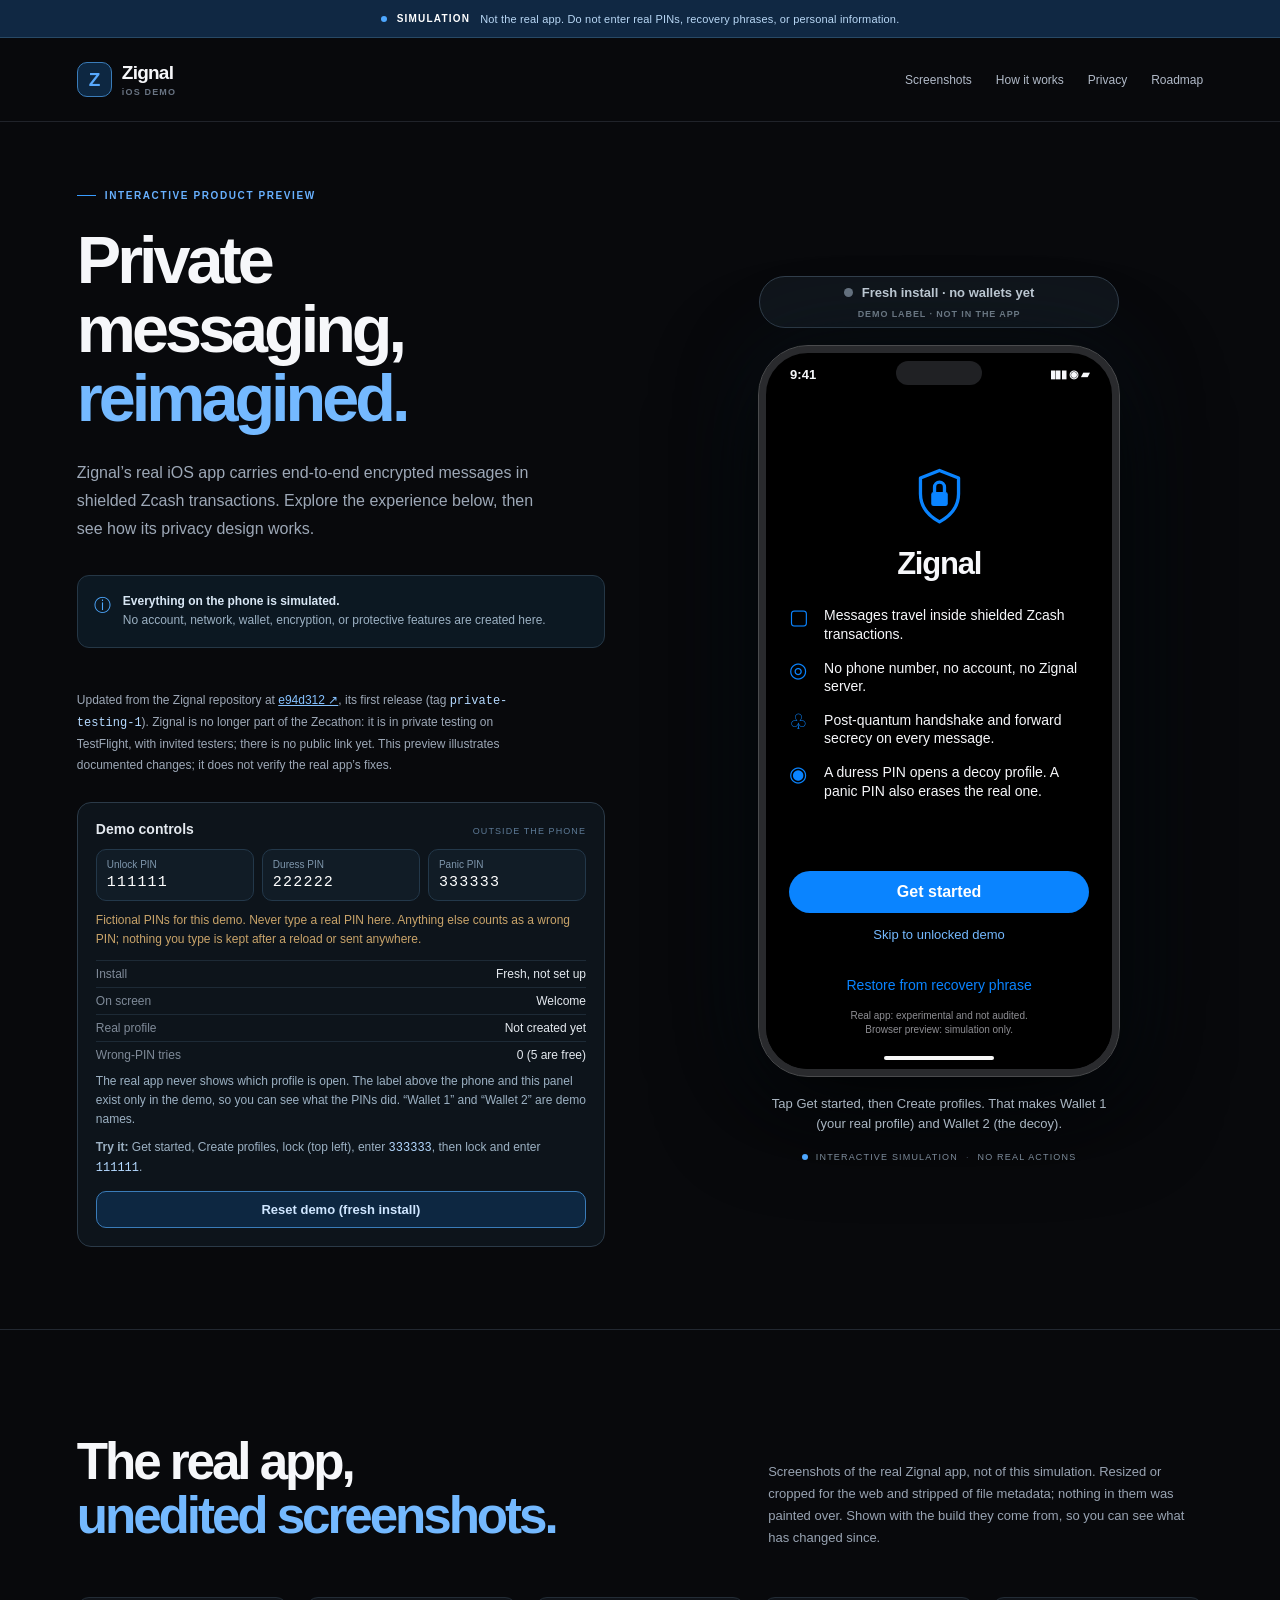
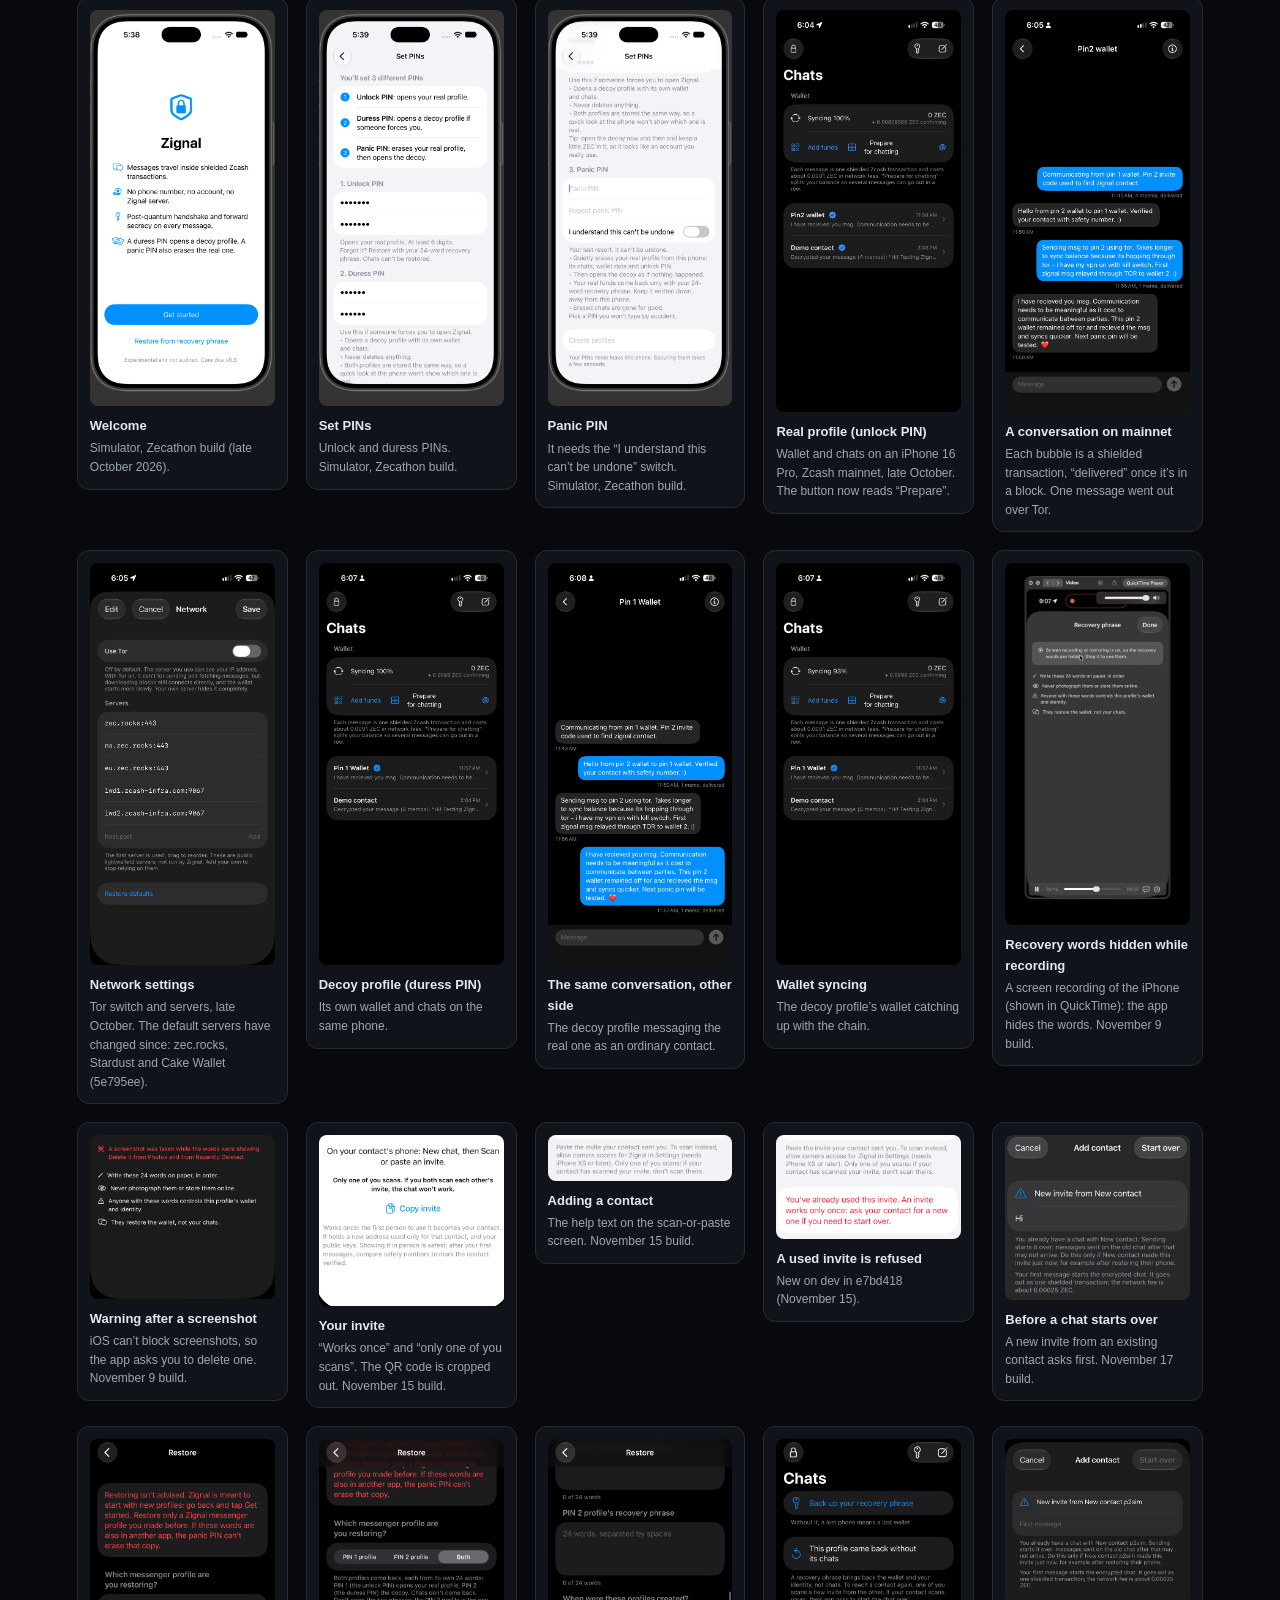
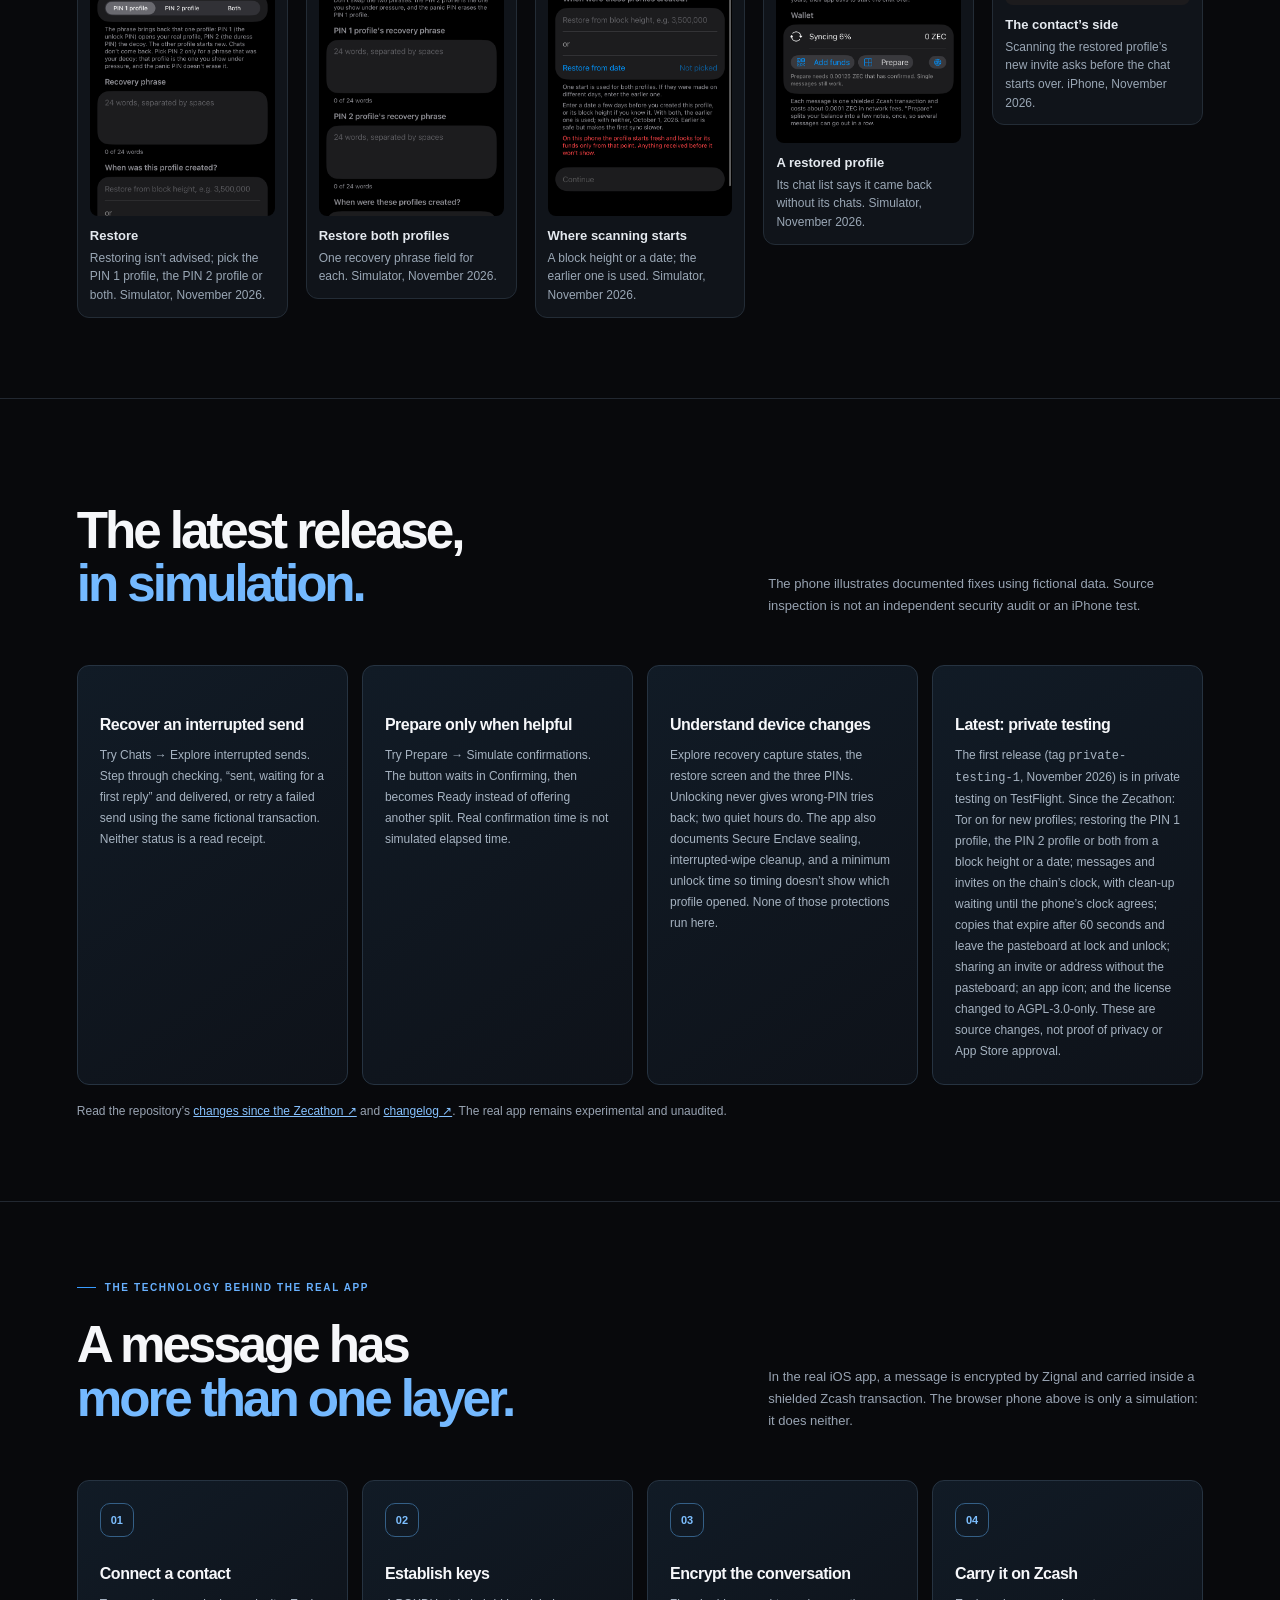
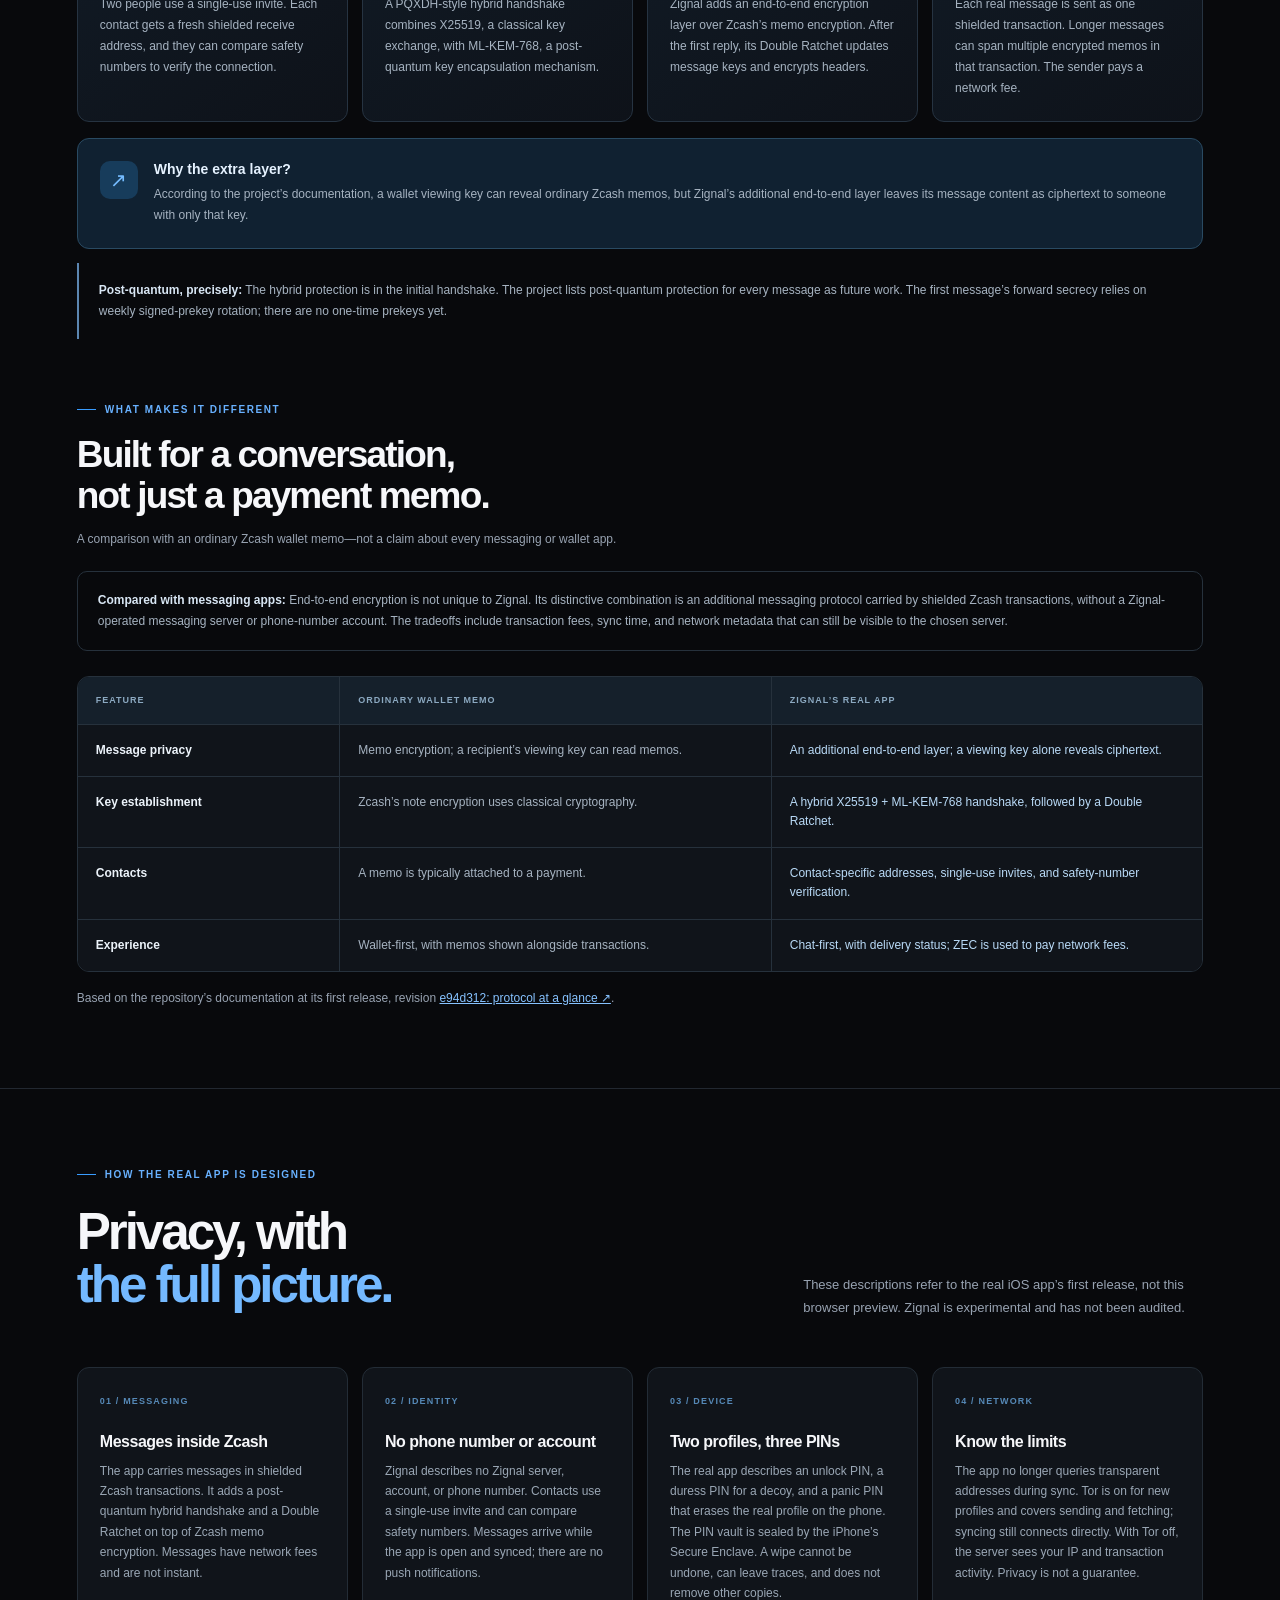
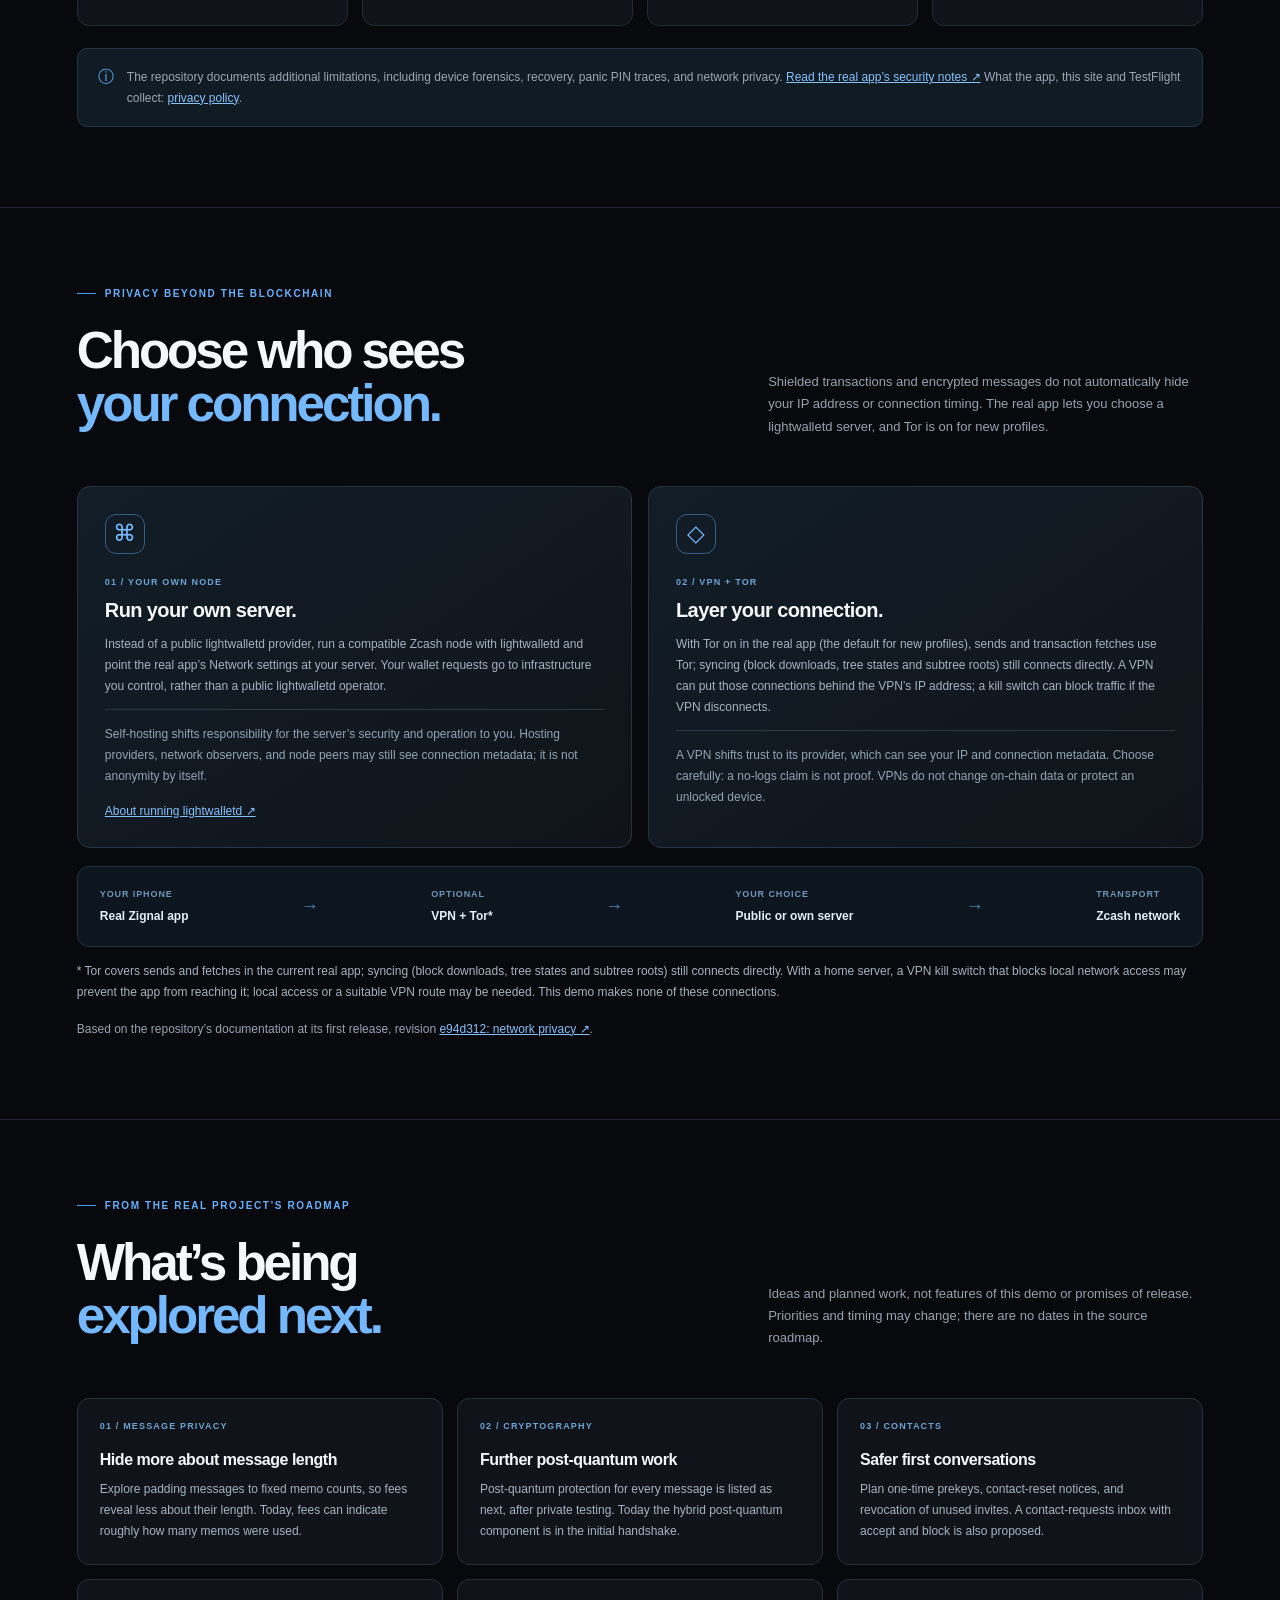
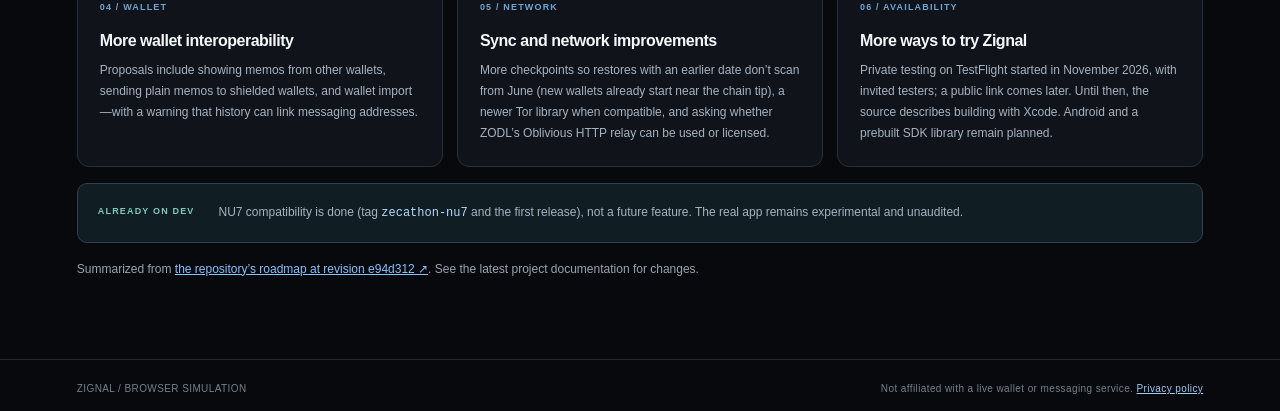
==== commit 5c430399: "Follow the app's first release: private testing, restore, Tor on, wrong-PIN rule, screenshots 15 to " ====
--- a/experience.html
+++ b/experience.html
@@ -6,8 +6,8 @@
   <meta name="theme-color" content="#08090c">
   <meta name="description" content="A simulated, interactive preview of the Zignal iOS app.">
   <title>Zignal — iOS demo</title>
-  <link rel="stylesheet" href="experience.css?v=2026-11-16-wallets">
-  <script src="experience.js?v=2026-11-16-wallets" defer></script>
+  <link rel="stylesheet" href="experience.css?v=2026-11-22-private-testing">
+  <script src="experience.js?v=2026-11-22-private-testing" defer></script>
 </head>
 <body>
   <div class="notice"><span class="notice-dot"></span><strong>SIMULATION</strong><span>Not the real app. Do not enter real PINs, recovery phrases, or personal information.</span></div>
@@ -22,7 +22,7 @@
         <h1>Private messaging,<br><em>reimagined.</em></h1>
         <p>Zignal’s real iOS app carries end-to-end encrypted messages in shielded Zcash transactions. Explore the experience below, then see how its privacy design works.</p>
         <div class="intro-note"><span>ⓘ</span><div><strong>Everything on the phone is simulated.</strong><br>No account, network, wallet, encryption, or protective features are created here.</div></div>
-        <p class="tech-source">Updated from the Zignal repository’s <code>dev</code> branch at <a href="https://github.com/Zkignal/zignal/tree/e7bd41866dcb35eccb38ac5d49c950add274fe27" target="_blank" rel="noopener noreferrer">e7bd418 ↗</a>. TestFlight is not public yet. This preview illustrates documented changes; it does not verify the real app’s fixes.</p>
+        <p class="tech-source">Updated from the Zignal repository at <a href="https://github.com/Zkignal/zignal/tree/e94d312cd55008fc411d0fe86d6ac437520ca9ac" target="_blank" rel="noopener noreferrer">e94d312 ↗</a>, its first release (tag <code>private-testing-1</code>). Zignal is no longer part of the Zecathon: it is in private testing on TestFlight, with invited testers; there is no public link yet. This preview illustrates documented changes; it does not verify the real app’s fixes.</p>
         <aside class="demo-panel" aria-labelledby="panel-title">
           <div class="panel-head"><strong id="panel-title">Demo controls</strong><span>Outside the phone</span></div>
           <div class="panel-pins" aria-label="Demo PINs">
@@ -72,8 +72,10 @@
               </div>
             </section>
             <section class="screen grouped" id="recovery" aria-label="Recovery phrase">
-              <div class="nav"><button class="back" data-screen="welcome" aria-label="Back to welcome">‹</button><strong>Recovery phrase</strong><span></span></div>
-              <div class="scroll"><div class="section-label">RECOVERY PHRASE</div><div class="group text-group">This preview cannot restore a wallet. Never enter or share a real recovery phrase here.</div><p class="section-foot">The real app asks for the 24 words and the date the wallet was created (“Pick a date on or before you first used this phrase. Earlier is safe but makes the first sync slower.”). The phrase becomes your real profile; chat history isn’t part of a phrase, so chats start empty, and the decoy profile gets a new phrase of its own.</p><button class="big-blue" data-screen="setup">Explore setup instead</button></div>
+              <div class="nav"><button class="back" data-screen="welcome" aria-label="Back to welcome">‹</button><strong>Restore</strong><span></span></div>
+              <div class="scroll"><div class="group text-group">This preview cannot restore a wallet. Never enter or share a real recovery phrase here.</div><p class="section-foot restore-warn">Real app, in red: “Restoring isn't advised. Zignal is meant to start with new profiles: go back and tap Get started. Restore only a Zignal messenger profile you made before. If these words are also in another app, the panic PIN can't erase that copy.”</p>
+                <div class="section-label">WHICH MESSENGER PROFILE ARE YOU RESTORING?</div><div class="group segmented" aria-hidden="true"><span>PIN 1 profile</span><span>PIN 2 profile</span><span>Both</span></div><p class="section-foot">Real app: each profile comes back from its own 24 words. PIN 1 (the unlock PIN) opens your real profile, PIN 2 (the duress PIN) the decoy; a profile you don't restore starts new. “Chats don't come back.”</p>
+                <div class="section-label">WHEN WAS THIS PROFILE CREATED?</div><div class="group text-group">Restore from block height, or restore from date <small>Real app fields · not shown here</small></div><p class="section-foot">Real app: “Enter a date a few days before you created this profile, or its block height if you know it. With both, the earlier one is used; with neither, October 1, 2026. Earlier is safe but makes the first sync slower.”</p><p class="section-foot">After a restore, the chat list says “This profile came back without its chats”: to reach a contact again, one of you scans a new invite from the other, and their app asks before the chat starts over.</p><button class="big-blue" data-screen="setup">Explore setup instead</button></div>
             </section>
             <section class="screen chats" id="chats" aria-label="Chats">
               <div class="toolbar"><button class="circle" id="lock-button" aria-label="Lock"><svg viewBox="0 0 24 24" aria-hidden="true"><rect x="6" y="10" width="12" height="11" rx="2"/><path d="M8 10V7a4 4 0 0 1 8 0v3"/></svg></button><div class="toolbar-group"><button class="circle" data-screen="recovery-info" aria-label="Recovery phrase information"><svg viewBox="0 0 24 24" aria-hidden="true"><circle cx="12" cy="7" r="4"/><path d="M10 11v9h4v-3h-2v-3h2v-3"/></svg></button><button class="circle" data-screen="new-chat" aria-label="New chat"><svg viewBox="0 0 24 24" aria-hidden="true"><path d="M13 5H5v15h15v-8M12 12 21 3m-6 0h6v6"/></svg></button></div></div>
@@ -83,7 +85,7 @@
                 <p class="section-foot">Each message is one shielded Zcash transaction and costs about 0.0001 ZEC in network fees. “Prepare” splits your balance into a few notes, once, so several messages can go out in a row.</p>
                 <div class="group contact-group" id="contact-list" aria-label="Fictional contacts"></div>
                 <p class="section-foot">Fictional contacts reply with local scripts, not AI. No messages leave this page or get encrypted.</p>
-                <div class="group choices"><button data-screen="send-recovery"><strong>Explore interrupted sends</strong><span>Walk through the documented dev fix</span>›</button></div>
+                <div class="group choices"><button data-screen="send-recovery"><strong>Explore interrupted sends</strong><span>Walk through sending, checking and delivery</span>›</button></div>
               </div>
             </section>
             <section class="screen conversation" id="conversation" aria-label="Demo conversation">
@@ -100,26 +102,27 @@
                 <input id="pin" type="password" inputmode="numeric" pattern="[0-9]*" maxlength="12" placeholder="PIN" autocomplete="off" spellcheck="false">
                 <button class="unlock-button" id="unlock-button" type="submit" disabled>Unlock</button>
                 <p class="pin-status" id="pin-status" role="status"></p>
-                <p class="center-foot">Demo PINs only (beside the phone). Waits after wrong PINs are shortened for the demo: 5 seconds doubling up to 1 minute. The real app waits 30 seconds, doubling up to 1 hour.</p>
+                <p class="pin-rest" id="pin-rest" hidden>After 2 hours with no wrong PIN, the count starts over. <small>(Demo: 2 minutes.)</small></p>
+                <p class="center-foot">Demo PINs only (beside the phone). Waits after wrong PINs are shortened for the demo: 5 seconds doubling up to 1 minute, and the count starts over after 2 minutes with no wrong PIN. The real app waits 30 seconds, doubling up to 1 hour, and starts over after 2 hours. Unlocking never gives tries back.</p>
               </form>
             </section>
             <section class="screen grouped" id="send-recovery" aria-label="Interrupted-send simulation">
               <div class="nav"><button class="back" data-screen="chats" aria-label="Back to chats">‹</button><strong>Send recovery</strong><span></span></div>
-              <div class="scroll"><div class="section-label">SCRIPTED SIMULATION · NOT A REAL SEND</div><div class="group text-group">Explore how the real app handles a send interrupted by locking. “Delivered” means included in a block, not read by the contact.</div>
+              <div class="scroll"><div class="section-label">SCRIPTED SIMULATION · NOT A REAL SEND</div><div class="group text-group">Explore how the real app handles a send interrupted by locking. A message in a block says “sent, waiting for a first reply” until the contact has answered once, then “delivered”. Neither means read.</div>
                 <div class="group text-group send-example"><strong>Fictional message</strong><p id="send-status" role="status"></p><small id="send-detail"></small></div>
                 <button class="big-blue" id="send-step">Simulate sending</button><button class="demo-action" id="send-missing" hidden>Simulate send needs retry</button><button class="demo-action" id="send-restart">Restart walkthrough</button>
                 <p class="section-foot">No transaction is built, checked, or broadcast. Retry illustrates reuse of a transaction still held by the wallet; if it is unavailable or expired, the real app may need to build another.</p>
               </div>
             </section>
             <section class="screen grouped" id="funds" aria-label="Add funds information">
-              <div class="nav"><button class="back" data-screen="chats" aria-label="Back to chats">‹</button><strong>Add funds</strong><span></span></div><div class="scroll"><div class="section-label">SIMULATION ONLY</div><div class="group text-group">The real app shows a QR code and a shielded address with “Copy address”. This preview has no address, QR code, real wallet, or funds.</div><p class="section-foot">Real app: “Send ZEC from any wallet that supports shielded (Orchard) addresses. It can be spent after 10 confirmations, about 4 minutes. Start small: a few hundred messages cost about 0.03 ZEC.”</p><p class="section-foot">Do not send money to anything described in this demo.</p><button class="big-blue" data-screen="chats">Done</button></div>
+              <div class="nav"><button class="back" data-screen="chats" aria-label="Back to chats">‹</button><strong>Add funds</strong><span></span></div><div class="scroll"><div class="section-label">SIMULATION ONLY</div><div class="group text-group">The real app shows a QR code and a shielded address with “Copy address” and “Share address”. A copy works on this phone only and expires after 60 seconds; locking clears it. This preview has no address, QR code, real wallet, or funds.</div><p class="section-foot">Real app: “Send ZEC from any wallet that supports shielded (Orchard) addresses. It can be spent after 10 confirmations, about 4 minutes. Start small: a few hundred messages cost about 0.03 ZEC.”</p><p class="section-foot">Do not send money to anything described in this demo.</p><button class="big-blue" data-screen="chats">Done</button></div>
             </section>
             <section class="screen grouped" id="network" aria-label="Network settings">
-              <div class="nav"><button class="back" data-screen="chats" aria-label="Back to chats">‹</button><strong>Network</strong><span></span></div><div class="scroll"><div class="group toggle-row"><span>Use Tor <small>Illustration only</small></span><button id="tor-toggle" class="toggle" role="switch" aria-checked="false" aria-label="Simulated Use Tor"><span></span></button></div><p class="section-foot">Real app: “Off by default. The server you use can see your IP address. With Tor on, it can't for sending and fetching messages, but downloading blocks still connects directly, and the wallet starts more slowly. Your own server hides it completely.” Syncing (block downloads, tree states and subtree roots) is what still connects directly. This switch changes no network settings.</p>
-                <div class="section-label">SERVERS</div><div class="group server-list"><code>zec.rocks:443</code><code>na.zec.rocks:443</code><code>eu.zec.rocks:443</code><code>us.zec.stardust.rest:443</code><code>eu.zec.stardust.rest:443</code><code>zec-node.cakewallet.com:443</code></div><p class="section-foot">The real app's defaults on <code>dev</code>: public lightwalletd servers from three operators, not run by Zignal. The first server is used; drag to reorder. Add your own to stop relying on them. Nothing is contacted here.</p><div class="section-label">DEV NETWORK CHANGE</div><div class="group text-group">The patched wallet no longer queries transparent addresses during sync. This removes that repeated wallet identifier, not all network metadata. No server is configured or contacted here.</div><button class="big-blue" data-screen="chats">Done</button></div>
+              <div class="nav"><button class="back" data-screen="chats" aria-label="Back to chats">‹</button><strong>Network</strong><span></span></div><div class="scroll"><div class="group toggle-row"><span>Use Tor <small>Illustration only</small></span><button id="tor-toggle" class="toggle" role="switch" aria-checked="true" aria-label="Simulated Use Tor"><span></span></button></div><p class="section-foot">Real app: “On for new profiles. The server you use can see your IP address. With Tor on, it can't for sending and fetching messages, but downloading blocks still connects directly. With Tor off, the wallet starts faster. Your own server hides it completely.” Profiles made by earlier versions keep the setting they had. Syncing (block downloads, tree states and subtree roots) is what still connects directly. This switch changes no network settings.</p>
+                <div class="section-label">SERVERS</div><div class="group server-list"><code>zec.rocks:443</code><code>na.zec.rocks:443</code><code>eu.zec.rocks:443</code><code>us.zec.stardust.rest:443</code><code>eu.zec.stardust.rest:443</code><code>zec-node.cakewallet.com:443</code></div><p class="section-foot">The real app's defaults: public lightwalletd servers from three operators, not run by Zignal. The first server is used; drag to reorder. Add your own to stop relying on them. Nothing is contacted here.</p><div class="section-label">NETWORK CHANGE SINCE THE ZECATHON</div><div class="group text-group">The patched wallet no longer queries transparent addresses during sync. This removes that repeated wallet identifier, not all network metadata. No server is configured or contacted here.</div><button class="big-blue" data-screen="chats">Done</button></div>
             </section>
             <section class="screen grouped" id="recovery-info" aria-label="Recovery information">
-              <div class="nav"><button class="back" data-screen="chats" aria-label="Back to chats">‹</button><strong>Recovery phrase</strong><span></span></div><div class="scroll"><div class="group text-group">No recovery phrase exists in this simulation. Never enter or share real recovery words here.</div><p class="section-foot">Real app, under the words:<br>• Write these 24 words on paper, in order.<br>• Never photograph them or store them online.<br>• Anyone with these words controls this profile’s wallet and identity.<br>• They restore the wallet, not your chats.</p><p class="section-foot">Dev hides recovery words until capture status is known, and while recording, mirroring, or sharing. iOS cannot block screenshots; the app warns after one.</p>
+              <div class="nav"><button class="back" data-screen="chats" aria-label="Back to chats">‹</button><strong>Recovery phrase</strong><span></span></div><div class="scroll"><div class="group text-group">No recovery phrase exists in this simulation. Never enter or share real recovery words here.</div><p class="section-foot">Real app, under the words:<br>• Write these 24 words on paper, in order.<br>• Never photograph them or store them online.<br>• Anyone with these words controls this profile’s wallet and identity.<br>• They restore the wallet, not your chats.</p><p class="section-foot">The app hides recovery words until capture status is known, and while recording, mirroring, or sharing. iOS cannot block screenshots; the app warns after one.</p>
                 <div class="group text-group" id="capture-status" role="status">Placeholder only. No recovery words are generated.</div><button class="demo-action" id="capture-toggle" aria-pressed="false">Simulate screen recording</button><button class="demo-action" id="capture-screenshot">Simulate screenshot warning</button><p class="section-foot" id="capture-warning" role="status" hidden>Simulated: “A screenshot was taken while the words were showing. Delete it from Photos and from Recently Deleted.” This preview has no words and detects no captures.</p><p class="section-foot">These buttons illustrate states only. This page cannot detect or prevent recording, sharing, or screenshots.</p></div>
             </section>
             <section class="screen grouped" id="new-chat" aria-label="New chat">
@@ -128,10 +131,10 @@
             <section class="screen grouped" id="invite" aria-label="Invite information">
               <div class="nav"><button class="back" data-screen="new-chat" aria-label="Back to new chat">‹</button><strong>Your invite</strong><span></span></div><div class="scroll">
                 <div class="invite-preview"><svg class="invite-art" viewBox="0 0 25 25" role="img" aria-label="Non-scannable QR-style illustration. No encoded data."><defs><pattern id="demo-tiles" width="4" height="4" patternUnits="userSpaceOnUse"><path d="M0 0h1v2H0zM2 0h2v1H2zM1 2h2v1H1zM3 3h1v1H3z" fill="#111"/></pattern></defs><rect width="25" height="25" rx="1" fill="#fff"/><rect x="2" y="2" width="21" height="21" fill="url(#demo-tiles)"/><path d="M2 8V2h6m9 0h6v6M2 17v6h6" fill="none" stroke="#111" stroke-width=".8"/><rect x="1" y="9" width="23" height="7" fill="#fff"/><text x="12.5" y="13.8" text-anchor="middle" fill="#111" font-family="sans-serif" font-size="4" font-weight="700">DEMO</text></svg><strong>Illustration only · Not scannable</strong></div>
-                <p class="section-foot"><strong>On your contact's phone: New chat, then Scan or paste an invite.</strong></p><p class="section-foot"><strong>Only one of you scans. If you both scan each other's invite, the chat won't work.</strong></p><p class="section-foot">Real app: “Works once: the first person to use it becomes your contact. It holds a new address used only for that contact, and your public keys. Showing it in person is safest; after your first messages, compare safety numbers to mark the contact verified.” This pattern encodes no address, key, or invite.</p><button class="big-blue" data-screen="add-contact">Try a fictional sample invite</button></div>
+                <p class="section-foot"><strong>On your contact's phone: New chat, then Scan or paste an invite.</strong></p><p class="section-foot"><strong>Only one of you scans. If you both scan each other's invite, the chat won't work.</strong></p><p class="section-foot">Real app buttons: “Copy invite” and “Share invite”. Share sends the invite straight to the app you pick, without the pasteboard.</p><p class="section-foot">Real app: “Works once: the first person to use it becomes your contact. It holds a new address used only for that contact, and your public keys. Showing it in person is safest; after your first messages, compare safety numbers to mark the contact verified.” This pattern encodes no address, key, or invite.</p><button class="big-blue" data-screen="add-contact">Try a fictional sample invite</button></div>
             </section>
             <section class="screen grouped" id="add-contact" aria-label="Sample contact invite">
-              <div class="nav"><button class="back" data-screen="new-chat" aria-label="Back to new chat">‹</button><strong>Add contact</strong><span></span></div><div class="scroll"><div class="group text-group"><strong>Fictional sample invite</strong><p>New contact</p><code>DEMO-ONLY · NOT A REAL INVITE</code></div><p class="section-foot">Real app: “Paste the invite your contact sent you, or point the camera at their invite. Only one of you scans: if your contact has scanned your invite, don't scan theirs.” Here, a built-in sample opens another local conversation. Never paste a real invite or wallet address into this preview.</p><button class="big-blue" id="add-sample-contact">Use sample invite</button><p class="section-foot">Reusing the sample reopens the same fictional contact. The real app refuses a used invite: “You've already used this invite. An invite works only once: ask your contact for a new one if you need to start over.”</p></div>
+              <div class="nav"><button class="back" data-screen="new-chat" aria-label="Back to new chat">‹</button><strong>Add contact</strong><span></span></div><div class="scroll"><div class="group text-group"><strong>Fictional sample invite</strong><p>New contact</p><code>DEMO-ONLY · NOT A REAL INVITE</code></div><p class="section-foot">Real app: “Paste the invite your contact sent you, or point the camera at their invite. Only one of you scans: if your contact has scanned your invite, don't scan theirs.” Here, a built-in sample opens another local conversation. Never paste a real invite or wallet address into this preview.</p><p class="section-foot">Real app, once an invite is found: “Your first message starts the encrypted chat. It goes out as one shielded transaction; the network fee is about 0.00025 ZEC.”</p><button class="big-blue" id="add-sample-contact">Use sample invite</button><p class="section-foot">Reusing the sample reopens the same fictional contact. The real app refuses a used invite: “You've already used this invite. An invite works only once: ask your contact for a new one if you need to start over.”</p></div>
             </section>
             <section class="screen grouped" id="contact-info" aria-label="Contact information">
               <div class="nav"><button class="back" data-screen="conversation" aria-label="Back to conversation">‹</button><strong>Contact</strong><span></span></div><div class="scroll"><div class="section-label">NAME</div><div class="group text-group"><strong id="contact-name">Demo contact</strong><br>Fictional contact · Simulation only</div><p class="section-foot">Real app: only stored on this phone, encrypted. Never sent.</p><div class="section-label">SAFETY NUMBER</div><div class="group"><div class="safety-placeholder">DEMO ONLY<br>NO SAFETY NUMBER</div><div class="toggle-row"><span>Verified <small>Visual demo mark only</small></span><button id="contact-verified" class="toggle" role="switch" aria-checked="false" aria-label="Mark fictional contact as verified in simulation"><span></span></button></div></div><p class="section-foot">Real app: “Compare these 60 digits with your contact in person or on a call. If they match, nobody is intercepting your chat, and you can mark the contact as verified.” This preview generates no number and verifies no identity; the switch only changes a local demo mark.</p></div>
@@ -144,7 +147,7 @@
       </div>
     </section>
     <section class="screenshots" id="screenshots" aria-labelledby="shots-title">
-      <div class="technology-heading"><h2 id="shots-title">The real app,<br><em>unedited screenshots.</em></h2><p>Screenshots of the real Zignal app, not of this simulation. Resized for the web and stripped of file metadata; nothing in them was edited. Shown with the build they come from, so you can see what has changed since.</p></div>
+      <div class="technology-heading"><h2 id="shots-title">The real app,<br><em>unedited screenshots.</em></h2><p>Screenshots of the real Zignal app, not of this simulation. Resized or cropped for the web and stripped of file metadata; nothing in them was painted over. Shown with the build they come from, so you can see what has changed since.</p></div>
       <div class="shot-grid">
         <figure><a href="img/01-welcome.png" target="_blank" rel="noopener"><img src="img/01-welcome.png" alt="Welcome: Simulator, Zecathon build (late October 2026)." loading="lazy"></a><figcaption><strong>Welcome</strong>Simulator, Zecathon build (late October 2026).</figcaption></figure>
         <figure><a href="img/02-set-pins.png" target="_blank" rel="noopener"><img src="img/02-set-pins.png" alt="Set PINs: Unlock and duress PINs. Simulator, Zecathon build." loading="lazy"></a><figcaption><strong>Set PINs</strong>Unlock and duress PINs. Simulator, Zecathon build.</figcaption></figure>
@@ -160,17 +163,23 @@
         <figure><a href="img/14-invite-once.png" target="_blank" rel="noopener"><img src="img/14-invite-once.png" alt="Your invite: “Works once” and “only one of you scans”. The QR code is cropped out. November 15 build." loading="lazy"></a><figcaption><strong>Your invite</strong>“Works once” and “only one of you scans”. The QR code is cropped out. November 15 build.</figcaption></figure>
         <figure><a href="img/12-invite-paste.png" target="_blank" rel="noopener"><img src="img/12-invite-paste.png" alt="Adding a contact: The help text on the scan-or-paste screen. November 15 build." loading="lazy"></a><figcaption><strong>Adding a contact</strong>The help text on the scan-or-paste screen. November 15 build.</figcaption></figure>
         <figure><a href="img/13-invite-used.png" target="_blank" rel="noopener"><img src="img/13-invite-used.png" alt="A used invite is refused: New on dev in e7bd418 (November 15)." loading="lazy"></a><figcaption><strong>A used invite is refused</strong>New on dev in e7bd418 (November 15).</figcaption></figure>
+        <figure><a href="img/15-chat-start-over.png" target="_blank" rel="noopener"><img src="img/15-chat-start-over.png" alt="Before a chat starts over: A new invite from an existing contact asks first. November 17 build." loading="lazy"></a><figcaption><strong>Before a chat starts over</strong>A new invite from an existing contact asks first. November 17 build.</figcaption></figure>
+        <figure><a href="img/16-restore-warning.png" target="_blank" rel="noopener"><img src="img/16-restore-warning.png" alt="Restore: Restoring isn’t advised; pick the PIN 1 profile, the PIN 2 profile or both. Simulator, November 2026." loading="lazy"></a><figcaption><strong>Restore</strong>Restoring isn’t advised; pick the PIN 1 profile, the PIN 2 profile or both. Simulator, November 2026.</figcaption></figure>
+        <figure><a href="img/17-restore-both.png" target="_blank" rel="noopener"><img src="img/17-restore-both.png" alt="Restore both profiles: One recovery phrase field for each. Simulator, November 2026." loading="lazy"></a><figcaption><strong>Restore both profiles</strong>One recovery phrase field for each. Simulator, November 2026.</figcaption></figure>
+        <figure><a href="img/18-restore-height-date.png" target="_blank" rel="noopener"><img src="img/18-restore-height-date.png" alt="Where scanning starts: A block height or a date; the earlier one is used. Simulator, November 2026." loading="lazy"></a><figcaption><strong>Where scanning starts</strong>A block height or a date; the earlier one is used. Simulator, November 2026.</figcaption></figure>
+        <figure><a href="img/19-restored-notice.png" target="_blank" rel="noopener"><img src="img/19-restored-notice.png" alt="A restored profile: Its chat list says it came back without its chats. Simulator, November 2026." loading="lazy"></a><figcaption><strong>A restored profile</strong>Its chat list says it came back without its chats. Simulator, November 2026.</figcaption></figure>
+        <figure><a href="img/20-start-over-contact.png" target="_blank" rel="noopener"><img src="img/20-start-over-contact.png" alt="The contact’s side: Scanning the restored profile’s new invite asks before the chat starts over. iPhone, November 2026." loading="lazy"></a><figcaption><strong>The contact’s side</strong>Scanning the restored profile’s new invite asks before the chat starts over. iPhone, November 2026.</figcaption></figure>
       </div>
     </section>
     <section class="technology" id="dev-updates" aria-labelledby="dev-title">
-      <div class="technology-heading"><h2 id="dev-title">The latest dev,<br><em>in simulation.</em></h2><p>The phone illustrates documented fixes using fictional data. Source inspection is not an independent security audit or an iPhone test.</p></div>
+      <div class="technology-heading"><h2 id="dev-title">The latest release,<br><em>in simulation.</em></h2><p>The phone illustrates documented fixes using fictional data. Source inspection is not an independent security audit or an iPhone test.</p></div>
       <div class="message-path">
-        <article><h3>Recover an interrupted send</h3><p>Try Chats → Explore interrupted sends. Step through checking, sent, and delivered, or retry a failed send using the same fictional transaction. Real delivery means inclusion in a block, not a read receipt.</p></article>
+        <article><h3>Recover an interrupted send</h3><p>Try Chats → Explore interrupted sends. Step through checking, “sent, waiting for a first reply” and delivered, or retry a failed send using the same fictional transaction. Neither status is a read receipt.</p></article>
         <article><h3>Prepare only when helpful</h3><p>Try Prepare → Simulate confirmations. The button waits in Confirming, then becomes Ready instead of offering another split. Real confirmation time is not simulated elapsed time.</p></article>
-        <article><h3>Understand device changes</h3><p>Explore recovery capture states and the panic-PIN explanation. Dev also documents Secure Enclave sealing, interrupted-wipe cleanup, and a stopped wallet staying stopped after a server change. None of those protections run here.</p></article>
-        <article><h3>Latest: invites, restores and release readiness</h3><p>Revision e7bd418 refuses an invite that was used before, asks before a contact’s new invite starts a chat over, and treats the panic PIN as wrong on the recovery phrase screen. Revision 5e795ee adds a recent checkpoint and default servers from three operators. Revision f8b3881 keeps build-machine paths out of the Rust core and adds a privacy manifest declaring no tracking or collected data. These are source changes and declarations, not proof of privacy or App Store approval. TestFlight is not public yet.</p></article>
-      </div>
-      <p class="tech-source">Read the repository’s <a href="https://github.com/Zkignal/zignal/blob/e7bd41866dcb35eccb38ac5d49c950add274fe27/README.md#this-branch-dev" target="_blank" rel="noopener noreferrer">dev changes ↗</a> and <a href="https://github.com/Zkignal/zignal/commit/e7bd41866dcb35eccb38ac5d49c950add274fe27" target="_blank" rel="noopener noreferrer">latest source commit ↗</a>. The real app remains experimental and unaudited.</p>
+        <article><h3>Understand device changes</h3><p>Explore recovery capture states, the restore screen and the three PINs. Unlocking never gives wrong-PIN tries back; two quiet hours do. The app also documents Secure Enclave sealing, interrupted-wipe cleanup, and a minimum unlock time so timing doesn’t show which profile opened. None of those protections run here.</p></article>
+        <article><h3>Latest: private testing</h3><p>The first release (tag <code>private-testing-1</code>, November 2026) is in private testing on TestFlight. Since the Zecathon: Tor on for new profiles; restoring the PIN 1 profile, the PIN 2 profile or both from a block height or a date; messages and invites on the chain’s clock, with clean-up waiting until the phone’s clock agrees; copies that expire after 60 seconds and leave the pasteboard at lock and unlock; sharing an invite or address without the pasteboard; an app icon; and the license changed to AGPL-3.0-only. These are source changes, not proof of privacy or App Store approval.</p></article>
+      </div>
+      <p class="tech-source">Read the repository’s <a href="https://github.com/Zkignal/zignal/blob/e94d312cd55008fc411d0fe86d6ac437520ca9ac/README.md#since-the-zecathon-submission" target="_blank" rel="noopener noreferrer">changes since the Zecathon ↗</a> and <a href="https://github.com/Zkignal/zignal/blob/e94d312cd55008fc411d0fe86d6ac437520ca9ac/CHANGELOG.md" target="_blank" rel="noopener noreferrer">changelog ↗</a>. The real app remains experimental and unaudited.</p>
     </section>
     <section class="technology" id="technology" aria-labelledby="technology-title">
       <div class="eyebrow"><span></span> THE TECHNOLOGY BEHIND THE REAL APP</div>
@@ -195,45 +204,45 @@
         <div class="comparison-row" role="row"><div role="rowheader">Contacts</div><div role="cell">A memo is typically attached to a payment.</div><div role="cell">Contact-specific addresses, single-use invites, and safety-number verification.</div></div>
         <div class="comparison-row" role="row"><div role="rowheader">Experience</div><div role="cell">Wallet-first, with memos shown alongside transactions.</div><div role="cell">Chat-first, with delivery status; ZEC is used to pay network fees.</div></div>
       </div>
-      <p class="tech-source">Based on the repository’s <code>dev</code> documentation, revision <a href="https://github.com/Zkignal/zignal/blob/e7bd41866dcb35eccb38ac5d49c950add274fe27/README.md#protocol-at-a-glance" target="_blank" rel="noopener noreferrer">e7bd418: protocol at a glance ↗</a>.</p>
+      <p class="tech-source">Based on the repository’s documentation at its first release, revision <a href="https://github.com/Zkignal/zignal/blob/e94d312cd55008fc411d0fe86d6ac437520ca9ac/README.md#protocol-at-a-glance" target="_blank" rel="noopener noreferrer">e94d312: protocol at a glance ↗</a>.</p>
     </section>
     <section class="privacy" id="privacy">
       <div class="eyebrow"><span></span> HOW THE REAL APP IS DESIGNED</div>
-      <div class="privacy-heading"><h2>Privacy, with<br><em>the full picture.</em></h2><p>These descriptions refer to the real iOS app’s <code>dev</code> branch, not this browser preview. Zignal is experimental and has not been audited.</p></div>
+      <div class="privacy-heading"><h2>Privacy, with<br><em>the full picture.</em></h2><p>These descriptions refer to the real iOS app’s first release, not this browser preview. Zignal is experimental and has not been audited.</p></div>
       <div class="privacy-grid">
         <article><span>01 / MESSAGING</span><h3>Messages inside Zcash</h3><p>The app carries messages in shielded Zcash transactions. It adds a post-quantum hybrid handshake and a Double Ratchet on top of Zcash memo encryption. Messages have network fees and are not instant.</p></article>
         <article><span>02 / IDENTITY</span><h3>No phone number or account</h3><p>Zignal describes no Zignal server, account, or phone number. Contacts use a single-use invite and can compare safety numbers. Messages arrive while the app is open and synced; there are no push notifications.</p></article>
         <article><span>03 / DEVICE</span><h3>Two profiles, three PINs</h3><p>The real app describes an unlock PIN, a duress PIN for a decoy, and a panic PIN that erases the real profile on the phone. The PIN vault is sealed by the iPhone’s Secure Enclave. A wipe cannot be undone, can leave traces, and does not remove other copies.</p></article>
-        <article><span>04 / NETWORK</span><h3>Know the limits</h3><p>Dev no longer queries transparent addresses during sync. With Tor off, the server still sees your IP and transaction activity. Tor covers sending and fetching; syncing still connects directly. Privacy is not a guarantee.</p></article>
-      </div>
-      <div class="source-note"><span>ⓘ</span><p>The repository documents additional limitations, including device forensics, recovery, panic PIN traces, and network privacy. <a href="https://github.com/Zkignal/zignal/blob/e7bd41866dcb35eccb38ac5d49c950add274fe27/README.md#security-notes-and-known-limitations" target="_blank" rel="noopener noreferrer">Read the real app’s security notes ↗</a></p></div>
+        <article><span>04 / NETWORK</span><h3>Know the limits</h3><p>The app no longer queries transparent addresses during sync. Tor is on for new profiles and covers sending and fetching; syncing still connects directly. With Tor off, the server sees your IP and transaction activity. Privacy is not a guarantee.</p></article>
+      </div>
+      <div class="source-note"><span>ⓘ</span><p>The repository documents additional limitations, including device forensics, recovery, panic PIN traces, and network privacy. <a href="https://github.com/Zkignal/zignal/blob/e94d312cd55008fc411d0fe86d6ac437520ca9ac/README.md#security-notes-and-known-limitations" target="_blank" rel="noopener noreferrer">Read the real app’s security notes ↗</a> What the app, this site and TestFlight collect: <a href="privacy.html">privacy policy</a>.</p></div>
     </section>
     <section class="network-section" id="network-privacy" aria-labelledby="network-title">
       <div class="eyebrow"><span></span> PRIVACY BEYOND THE BLOCKCHAIN</div>
-      <div class="technology-heading"><h2 id="network-title">Choose who sees<br><em>your connection.</em></h2><p>Shielded transactions and encrypted messages do not automatically hide your IP address or connection timing. The real app lets you choose a lightwalletd server and optionally use Tor.</p></div>
+      <div class="technology-heading"><h2 id="network-title">Choose who sees<br><em>your connection.</em></h2><p>Shielded transactions and encrypted messages do not automatically hide your IP address or connection timing. The real app lets you choose a lightwalletd server, and Tor is on for new profiles.</p></div>
       <div class="network-grid">
         <article class="network-card"><span class="network-icon">⌘</span><div class="card-kicker">01 / YOUR OWN NODE</div><h3>Run your own server.</h3><p>Instead of a public lightwalletd provider, run a compatible Zcash node with lightwalletd and point the real app’s Network settings at your server. Your wallet requests go to infrastructure you control, rather than a public lightwalletd operator.</p><p class="network-caveat">Self-hosting shifts responsibility for the server’s security and operation to you. Hosting providers, network observers, and node peers may still see connection metadata; it is not anonymity by itself.</p><a href="https://github.com/zcash/lightwalletd#localdeveloper-usage" target="_blank" rel="noopener noreferrer">About running lightwalletd ↗</a></article>
-        <article class="network-card"><span class="network-icon">◇</span><div class="card-kicker">02 / VPN + TOR</div><h3>Layer your connection.</h3><p>With Tor enabled in the real app, sends and transaction fetches use Tor; syncing (block downloads, tree states and subtree roots) still connects directly. A VPN can put those connections behind the VPN’s IP address; a kill switch can block traffic if the VPN disconnects.</p><p class="network-caveat">A VPN shifts trust to its provider, which can see your IP and connection metadata. Choose carefully: a no-logs claim is not proof. VPNs do not change on-chain data or protect an unlocked device.</p></article>
+        <article class="network-card"><span class="network-icon">◇</span><div class="card-kicker">02 / VPN + TOR</div><h3>Layer your connection.</h3><p>With Tor on in the real app (the default for new profiles), sends and transaction fetches use Tor; syncing (block downloads, tree states and subtree roots) still connects directly. A VPN can put those connections behind the VPN’s IP address; a kill switch can block traffic if the VPN disconnects.</p><p class="network-caveat">A VPN shifts trust to its provider, which can see your IP and connection metadata. Choose carefully: a no-logs claim is not proof. VPNs do not change on-chain data or protect an unlocked device.</p></article>
       </div>
       <div class="network-path"><div><span>YOUR IPHONE</span><strong>Real Zignal app</strong></div><b aria-hidden="true">→</b><div><span>OPTIONAL</span><strong>VPN + Tor*</strong></div><b aria-hidden="true">→</b><div><span>YOUR CHOICE</span><strong>Public or own server</strong></div><b aria-hidden="true">→</b><div><span>TRANSPORT</span><strong>Zcash network</strong></div></div>
       <p class="network-foot">* Tor covers sends and fetches in the current real app; syncing (block downloads, tree states and subtree roots) still connects directly. With a home server, a VPN kill switch that blocks local network access may prevent the app from reaching it; local access or a suitable VPN route may be needed. This demo makes none of these connections.</p>
-      <p class="tech-source">Based on the repository’s <code>dev</code> documentation, revision <a href="https://github.com/Zkignal/zignal/blob/e7bd41866dcb35eccb38ac5d49c950add274fe27/README.md#network-privacy-tor-a-vpn-or-your-own-server" target="_blank" rel="noopener noreferrer">e7bd418: network privacy ↗</a>.</p>
+      <p class="tech-source">Based on the repository’s documentation at its first release, revision <a href="https://github.com/Zkignal/zignal/blob/e94d312cd55008fc411d0fe86d6ac437520ca9ac/README.md#network-privacy-tor-a-vpn-or-your-own-server" target="_blank" rel="noopener noreferrer">e94d312: network privacy ↗</a>.</p>
     </section>
     <section class="roadmap" id="roadmap" aria-labelledby="roadmap-title">
-      <div class="eyebrow"><span></span> FROM THE REAL PROJECT’S DEV ROADMAP</div>
+      <div class="eyebrow"><span></span> FROM THE REAL PROJECT’S ROADMAP</div>
       <div class="technology-heading"><h2 id="roadmap-title">What’s being<br><em>explored next.</em></h2><p>Ideas and planned work, not features of this demo or promises of release. Priorities and timing may change; there are no dates in the source roadmap.</p></div>
       <div class="roadmap-grid">
         <article><span>01 / MESSAGE PRIVACY</span><h3>Hide more about message length</h3><p>Explore padding messages to fixed memo counts, so fees reveal less about their length. Today, fees can indicate roughly how many memos were used.</p></article>
-        <article><span>02 / CRYPTOGRAPHY</span><h3>Further post-quantum work</h3><p>Post-quantum protection for every message is listed as later work. Today the hybrid post-quantum component is in the initial handshake.</p></article>
+        <article><span>02 / CRYPTOGRAPHY</span><h3>Further post-quantum work</h3><p>Post-quantum protection for every message is listed as next, after private testing. Today the hybrid post-quantum component is in the initial handshake.</p></article>
         <article><span>03 / CONTACTS</span><h3>Safer first conversations</h3><p>Plan one-time prekeys, contact-reset notices, and revocation of unused invites. A contact-requests inbox with accept and block is also proposed.</p></article>
         <article><span>04 / WALLET</span><h3>More wallet interoperability</h3><p>Proposals include showing memos from other wallets, sending plain memos to shielded wallets, and wallet import—with a warning that history can link messaging addresses.</p></article>
         <article><span>05 / NETWORK</span><h3>Sync and network improvements</h3><p>More checkpoints so restores with an earlier date don’t scan from June (new wallets already start near the chain tip), a newer Tor library when compatible, and asking whether ZODL’s Oblivious HTTP relay can be used or licensed.</p></article>
-        <article><span>06 / AVAILABILITY</span><h3>More ways to try Zignal</h3><p>TestFlight is not public yet: the roadmap says private testing first, then a public link. For now, the source describes building with Xcode. Android and a prebuilt SDK library remain planned.</p></article>
-      </div>
-      <div class="roadmap-status"><span>ALREADY ON DEV</span><p>NU7 compatibility is listed as done on <code>dev</code> and <code>nu7</code>, not as a future feature. The real app remains experimental and unaudited.</p></div>
-      <p class="tech-source">Summarized from <a href="https://github.com/Zkignal/zignal/blob/e7bd41866dcb35eccb38ac5d49c950add274fe27/README.md#roadmap-after-the-zecathon" target="_blank" rel="noopener noreferrer">the repository’s <code>dev</code> roadmap at revision e7bd418 ↗</a>. See the latest project documentation for changes.</p>
+        <article><span>06 / AVAILABILITY</span><h3>More ways to try Zignal</h3><p>Private testing on TestFlight started in November 2026, with invited testers; a public link comes later. Until then, the source describes building with Xcode. Android and a prebuilt SDK library remain planned.</p></article>
+      </div>
+      <div class="roadmap-status"><span>ALREADY ON DEV</span><p>NU7 compatibility is done (tag <code>zecathon-nu7</code> and the first release), not a future feature. The real app remains experimental and unaudited.</p></div>
+      <p class="tech-source">Summarized from <a href="https://github.com/Zkignal/zignal/blob/e94d312cd55008fc411d0fe86d6ac437520ca9ac/README.md#roadmap-after-the-zecathon" target="_blank" rel="noopener noreferrer">the repository’s roadmap at revision e94d312 ↗</a>. See the latest project documentation for changes.</p>
     </section>
   </main>
-  <footer><span>ZIGNAL / BROWSER SIMULATION</span><span>Not affiliated with a live wallet or messaging service.</span></footer>
+  <footer><span>ZIGNAL / BROWSER SIMULATION</span><span>Not affiliated with a live wallet or messaging service. <a href="privacy.html">Privacy policy</a></span></footer>
 </body>
 </html>
--- a/experience.css
+++ b/experience.css
@@ -61,3 +61,11 @@
 .demo-panel{margin-top:26px;padding:18px;border:1px solid #2b3a48;background:#0d141b;border-radius:14px;font-size:12px;color:#9cb1c3}.panel-head{display:flex;justify-content:space-between;align-items:baseline;margin-bottom:12px}.panel-head strong{color:#e4e9ef;font-size:14px}.panel-head span{font-size:9px;letter-spacing:.12em;text-transform:uppercase;color:#5d7a96}.panel-pins{display:grid;grid-template-columns:repeat(3,1fr);gap:8px}.panel-pins div{background:#111c26;border:1px solid #23384a;border-radius:10px;padding:9px 10px}.panel-pins span{display:block;font-size:10px;color:#7f97ad;margin-bottom:4px}.panel-pins code{font-size:15px;color:#fff;letter-spacing:.08em}.panel-warn{margin:10px 0 12px;line-height:1.55;color:#c9a46a}.panel-state{margin:0;display:grid;gap:6px}.panel-state div{display:flex;justify-content:space-between;gap:12px;border-top:1px solid #1d2a36;padding-top:6px}.panel-state dt{color:#7f8a98}.panel-state dd{margin:0;color:#e4e9ef;text-align:right}.panel-note,.panel-try{line-height:1.55;margin:10px 0 0}.panel-try code,.panel-note code{color:#b4d9ff}.panel-reset{margin-top:14px;width:100%;border:1px solid #3a7cb9;background:#0d2741;color:#cfe6ff;border-radius:10px;padding:10px;font-size:13px;font-weight:600}.panel-reset:hover{background:#12355a}.unlock{background:#000}.unlock-content{flex:1;display:flex;flex-direction:column;align-items:center;justify-content:center;gap:16px;padding:0 26px}.unlock-content h2{margin:0;font-size:22px}.unlock-content input{width:100%;max-width:240px;text-align:center;font:inherit;font-size:20px;letter-spacing:.3em;padding:12px;border:0;border-radius:12px;background:#2c2c2e;color:#fff}.unlock-button{border:0;border-radius:22px;background:#0a84ff;color:#fff;font-size:16px;font-weight:600;padding:12px 0;width:100%;max-width:200px}.unlock-button:disabled{opacity:.4;cursor:default}.pin-status{min-height:18px;margin:0;color:#ff6961;font-size:13px;text-align:center}@media(max-width:480px){.panel-pins{grid-template-columns:1fr 1fr 1fr;gap:6px}.panel-pins code{font-size:13px}}
 @media(max-width:850px){.intro-copy{display:contents}.intro-copy>*{order:1;max-width:650px}.phone-column{order:-1}.demo-panel{order:0;margin-top:0;width:100%;max-width:520px;justify-self:center}}
 .wallet-tag{display:flex;align-items:center;gap:9px;flex-wrap:wrap;justify-content:center;max-width:360px;padding:8px 14px;border-radius:999px;border:1px solid #33404d;background:#11161c;color:#c9d4df;font-size:13px;font-weight:600;transition:background .25s,border-color .25s,color .25s}.wallet-tag .tag-dot{width:9px;height:9px;border-radius:50%;background:#6b7785;flex:none}.wallet-tag .tag-demo{font-size:9px;font-weight:600;letter-spacing:.1em;text-transform:uppercase;color:#7d8996}.wallet-tag[data-state=real]{border-color:#2f6fae;background:#0d2238;color:#d6eaff}.wallet-tag[data-state=real] .tag-dot{background:#0a84ff}.wallet-tag[data-state=decoy]{border-color:#9b6b1d;background:#2a1d08;color:#ffe2b0}.wallet-tag[data-state=decoy] .tag-dot{background:#ff9f0a}.wallet-tag[data-state=locked] .tag-dot{background:#c5ccd3}.wallet-explain{max-width:360px;margin:0;text-align:center;font-size:13px;line-height:1.55;color:#aab6c2;min-height:40px}
+/* 2026-11-22: lock-screen rest note, restore choice, restore warning (app at e94d312) */
+.pin-rest{margin:4px 0 0;color:#8e8e93;font-size:12px;text-align:center}.pin-rest small{display:block;font-size:10px}
+.segmented{display:flex;gap:2px;padding:2px;margin:0 0 0}.segmented span{flex:1;text-align:center;font-size:12px;padding:7px 4px;border-radius:12px;color:#d1d1d6}.segmented span:first-child{background:#3a3a3c;color:#fff}
+.restore-warn{color:#ff6961}
+/* 2026-11-22: privacy page (privacy.html) */
+.policy{max-width:780px;margin:auto;padding:60px 6% 80px;color:#c9d4df;font-size:15px;line-height:1.7}.policy h1{font-size:clamp(40px,5vw,60px);line-height:1.04;letter-spacing:-.05em;font-weight:650;color:#f6f7fa;margin:22px 0 6px}.policy h2{font-size:24px;letter-spacing:-.03em;font-weight:650;color:#f6f7fa;margin:44px 0 10px;padding-top:22px;border-top:1px solid #222831}.policy h3{font-size:16px;color:#e4e9ef;margin:24px 0 6px}.policy-date{color:#7f97ad;font-size:13px;margin:0 0 22px}.policy ul{padding-left:20px}.policy li{margin:6px 0}.policy strong{color:#e4e9ef}.policy a{color:#74b9ff}
+.policy-table{width:100%;border-collapse:collapse;font-size:14px}.policy-table th,.policy-table td{text-align:left;vertical-align:top;padding:11px 12px;border-bottom:1px solid #26313c}.policy-table th{font-weight:600;color:#9cb1c3;width:45%}footer a{color:#9cc9f4}
+@media(max-width:480px){.policy{padding:44px 20px 60px;font-size:14px}.policy-table th,.policy-table td{display:block;width:auto;padding:6px 0;border:0}.policy-table tr{display:block;padding:8px 0;border-bottom:1px solid #26313c}}
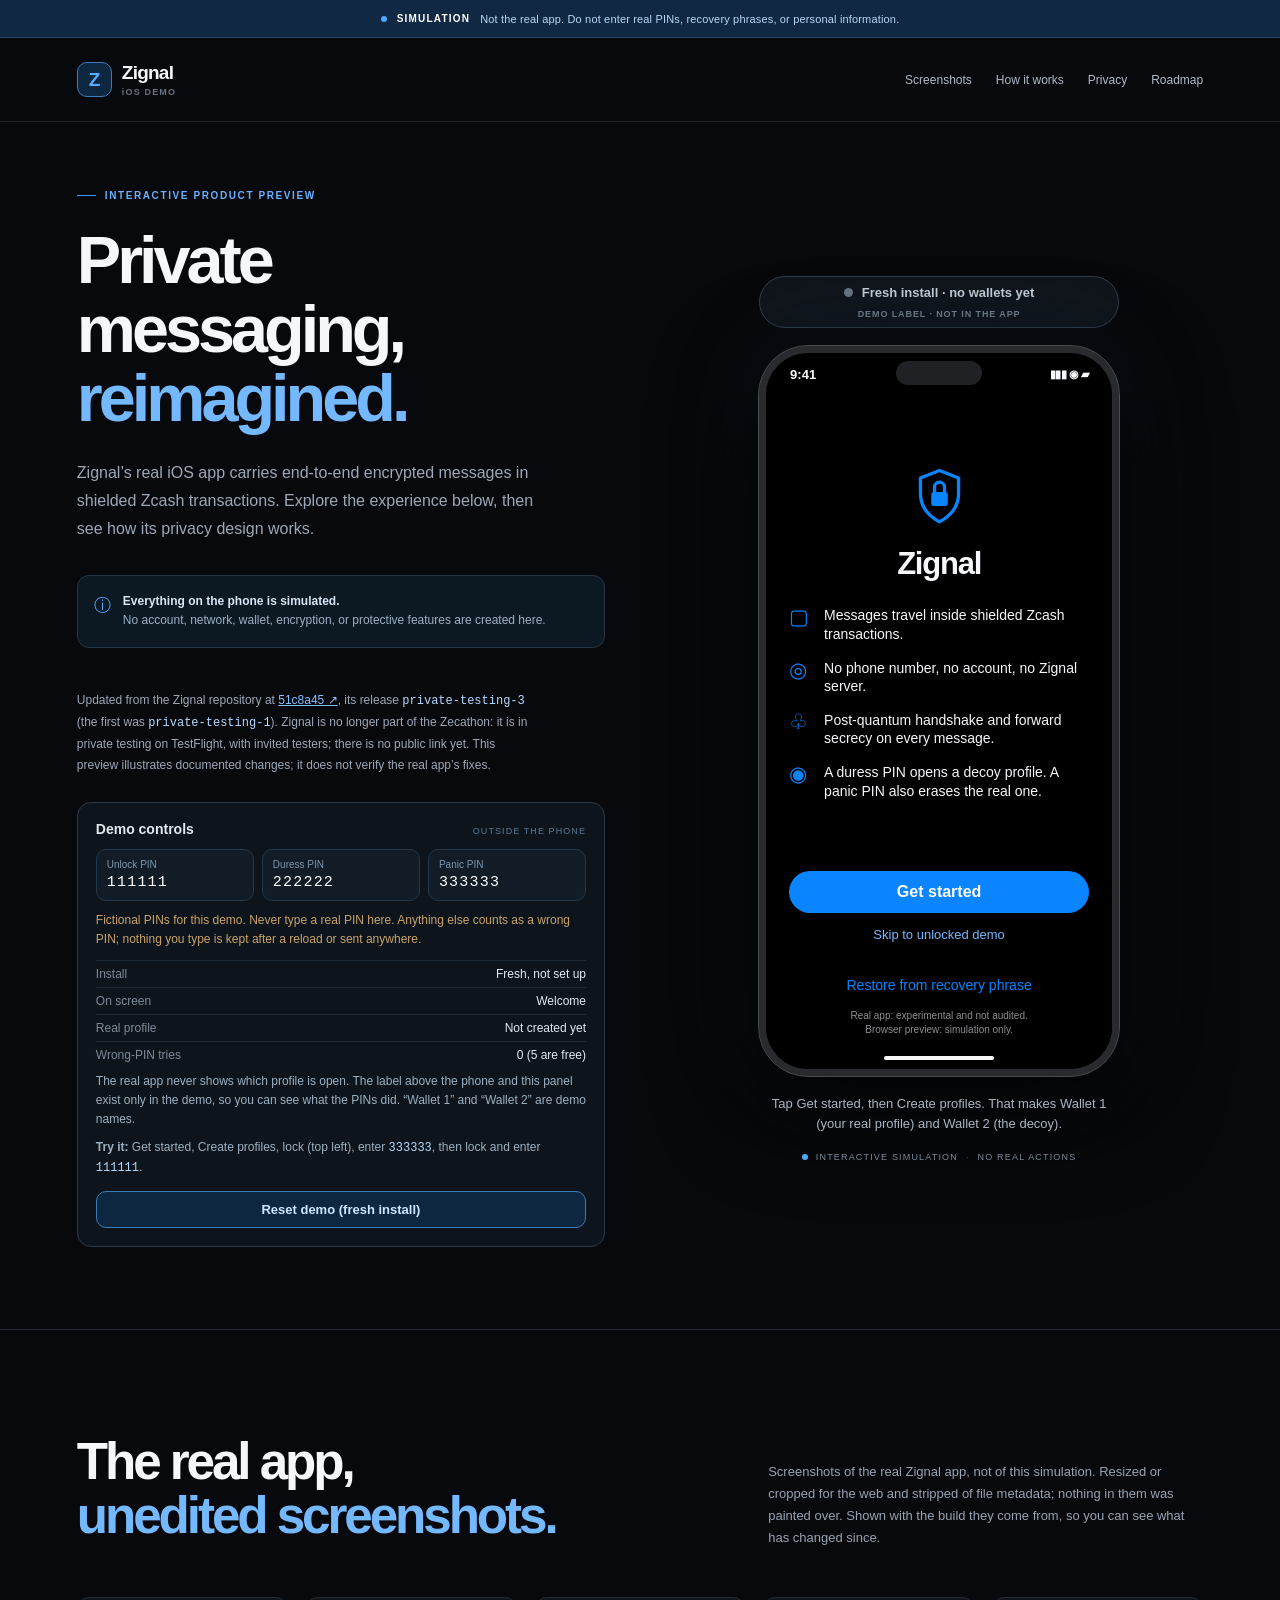
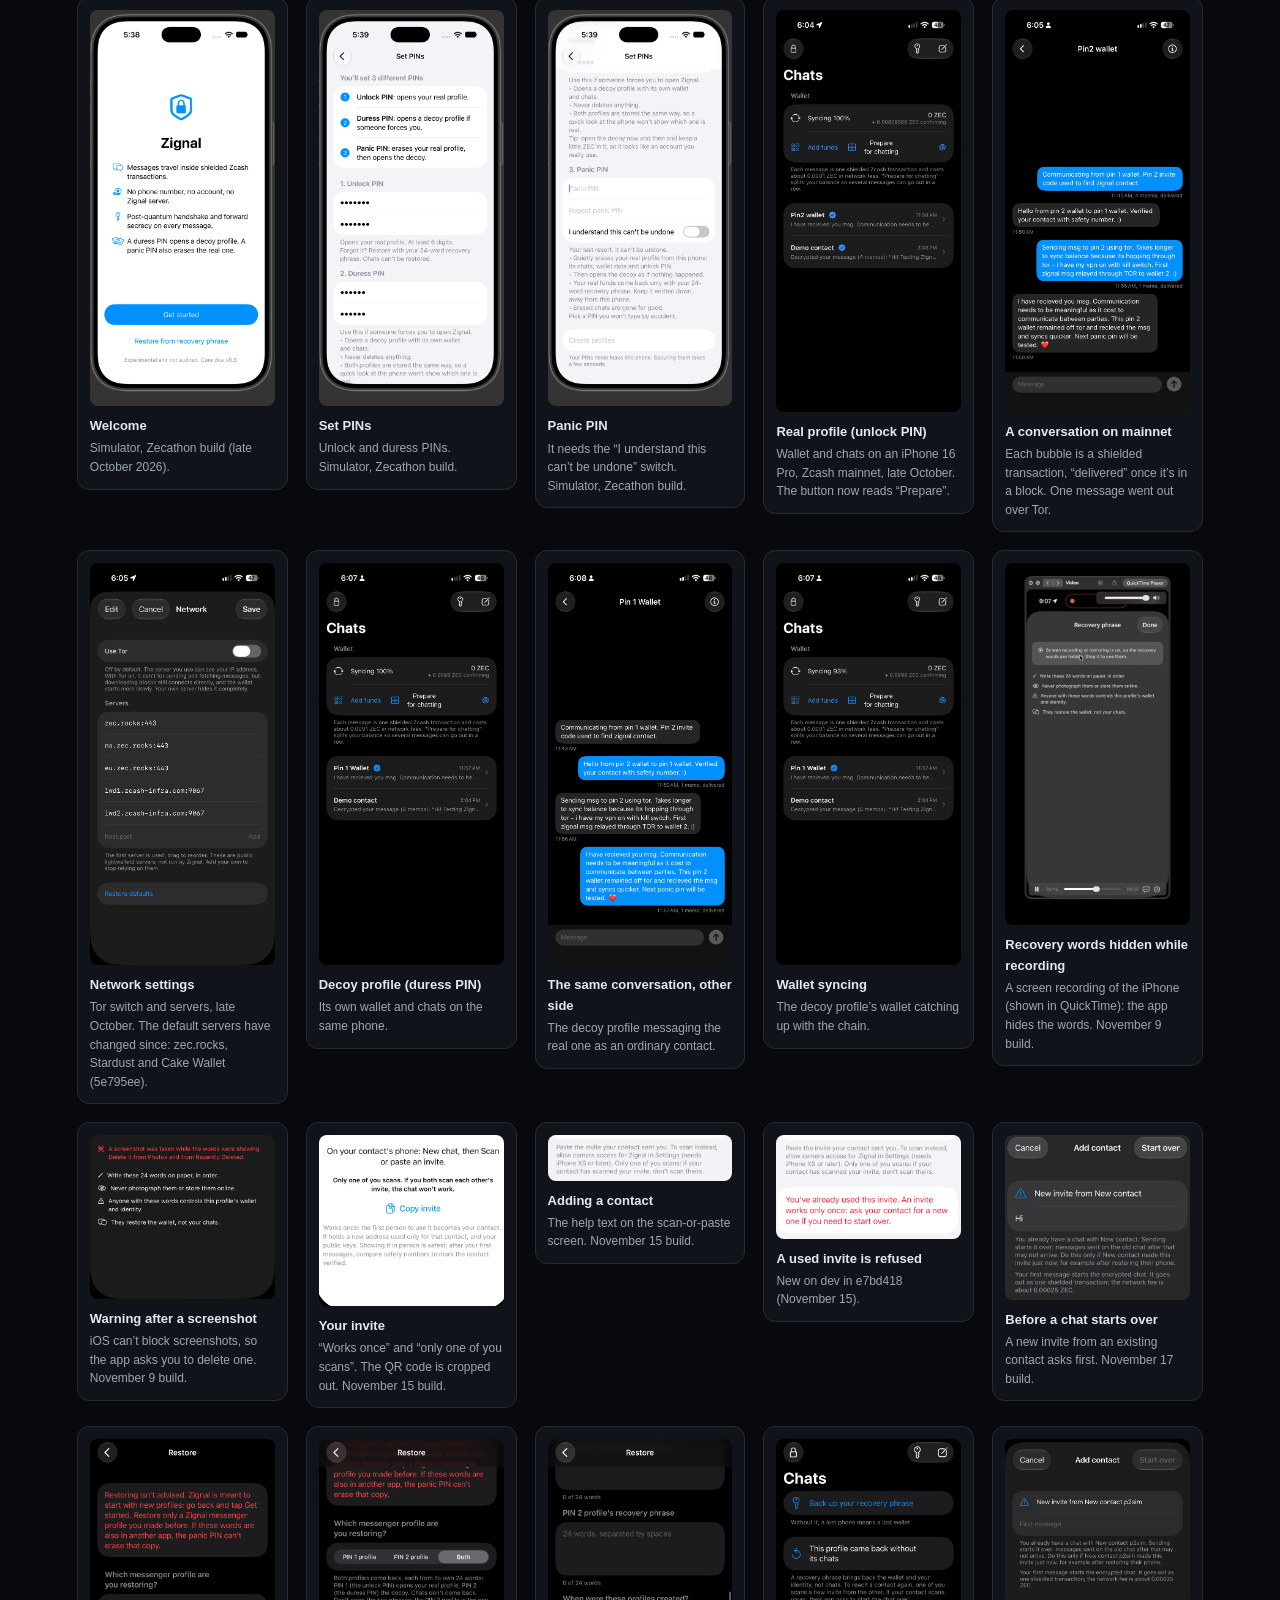
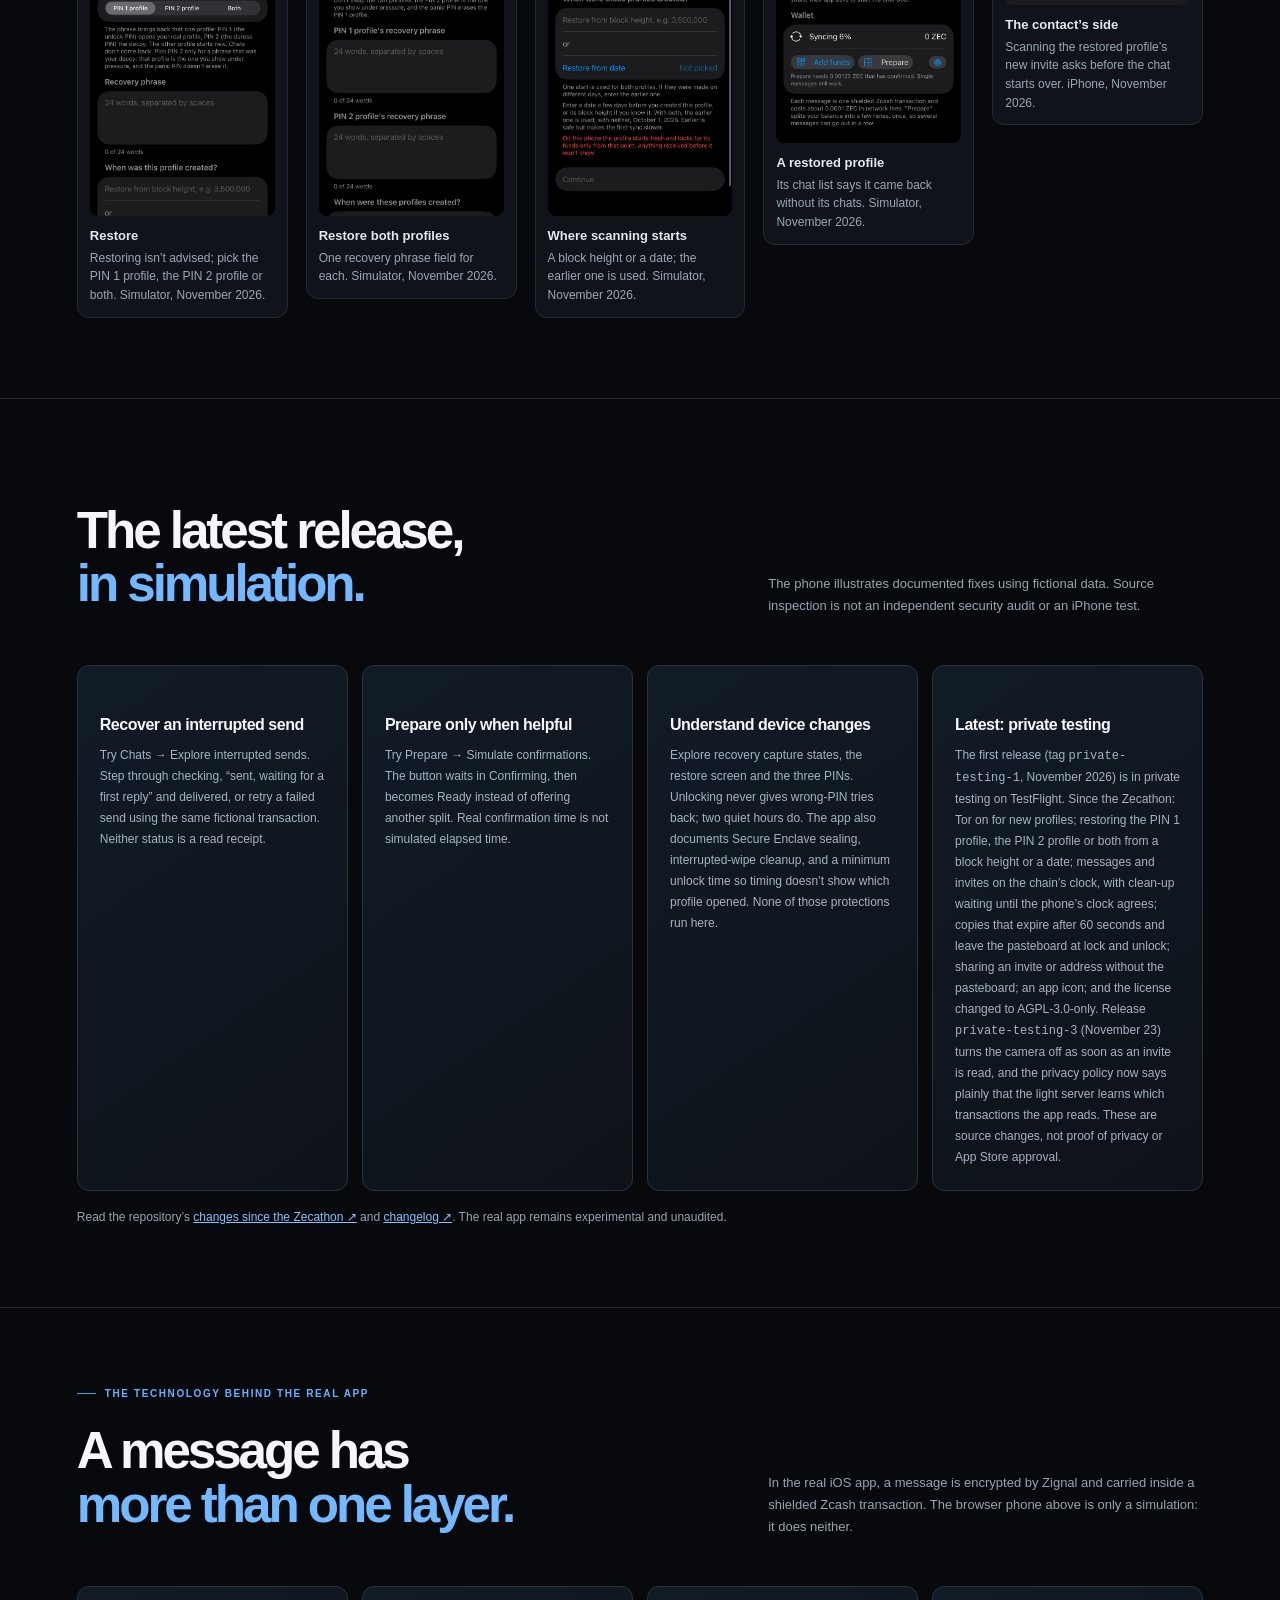
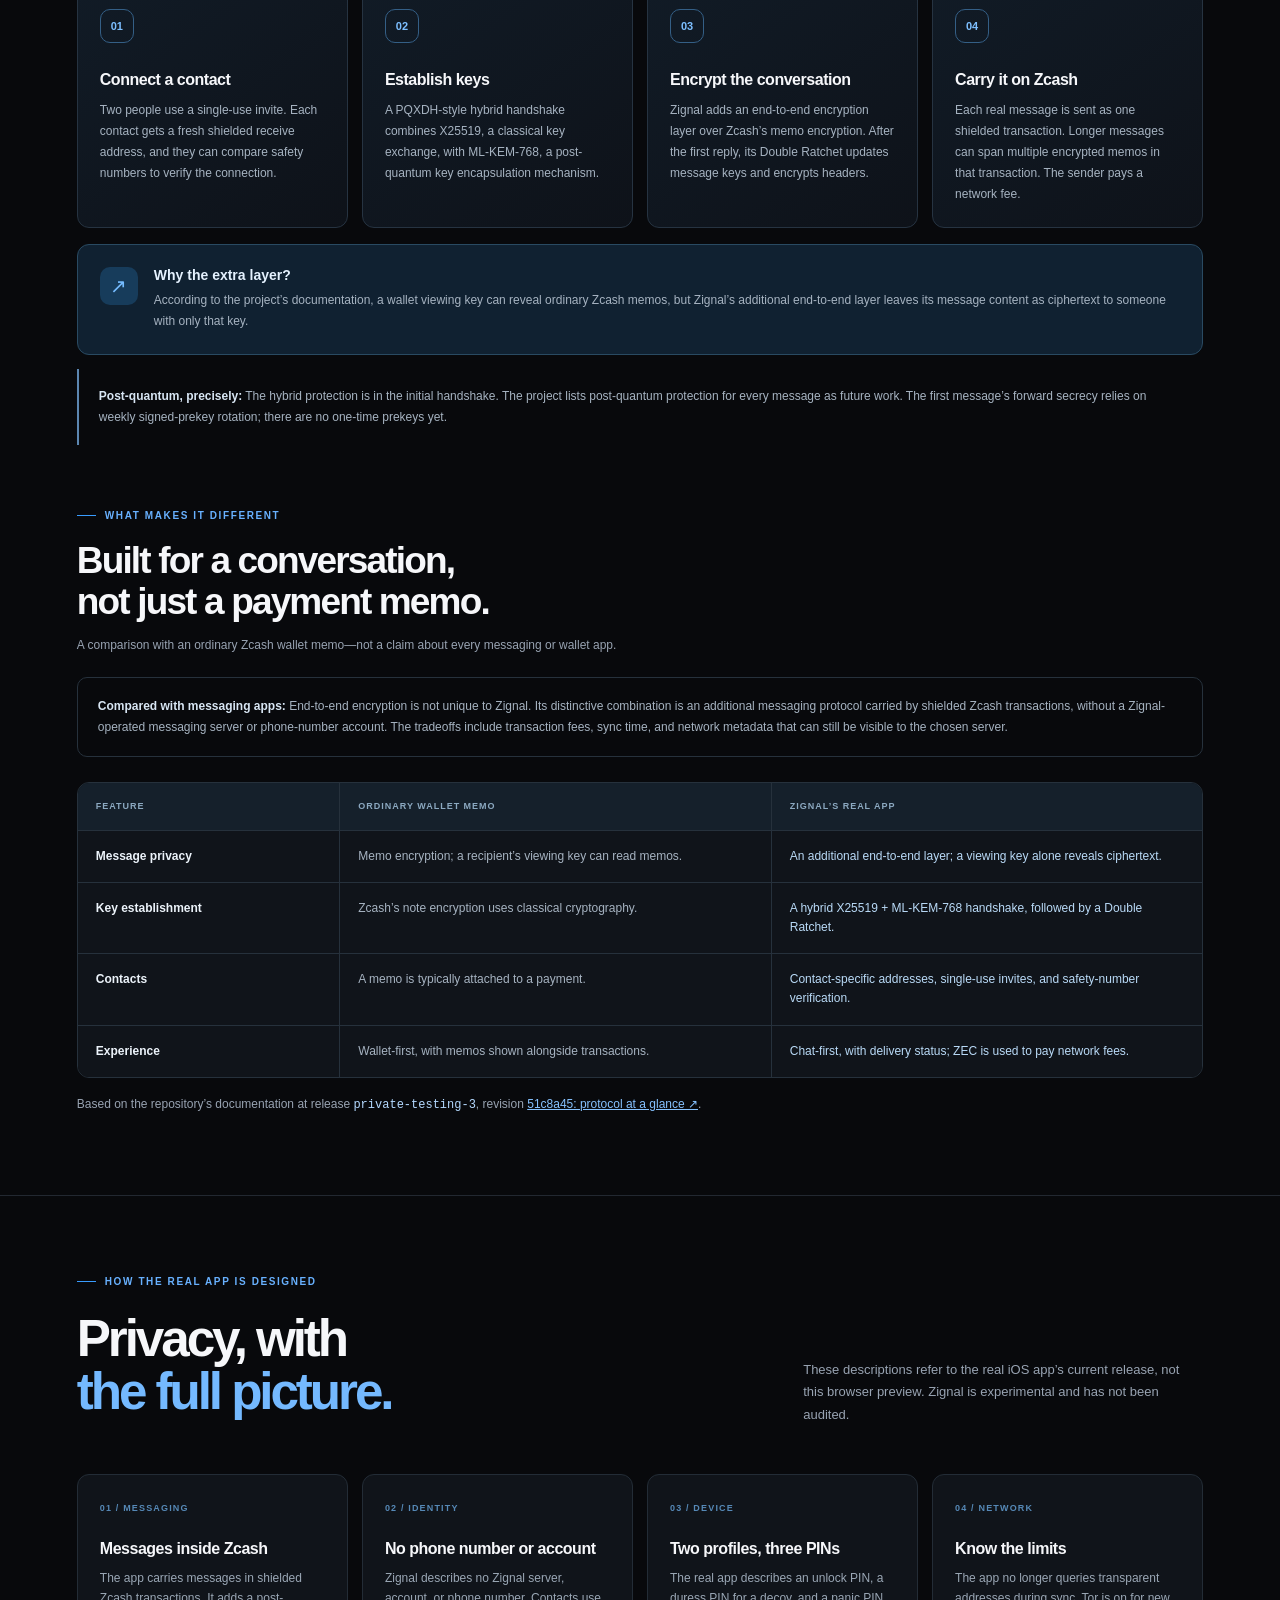
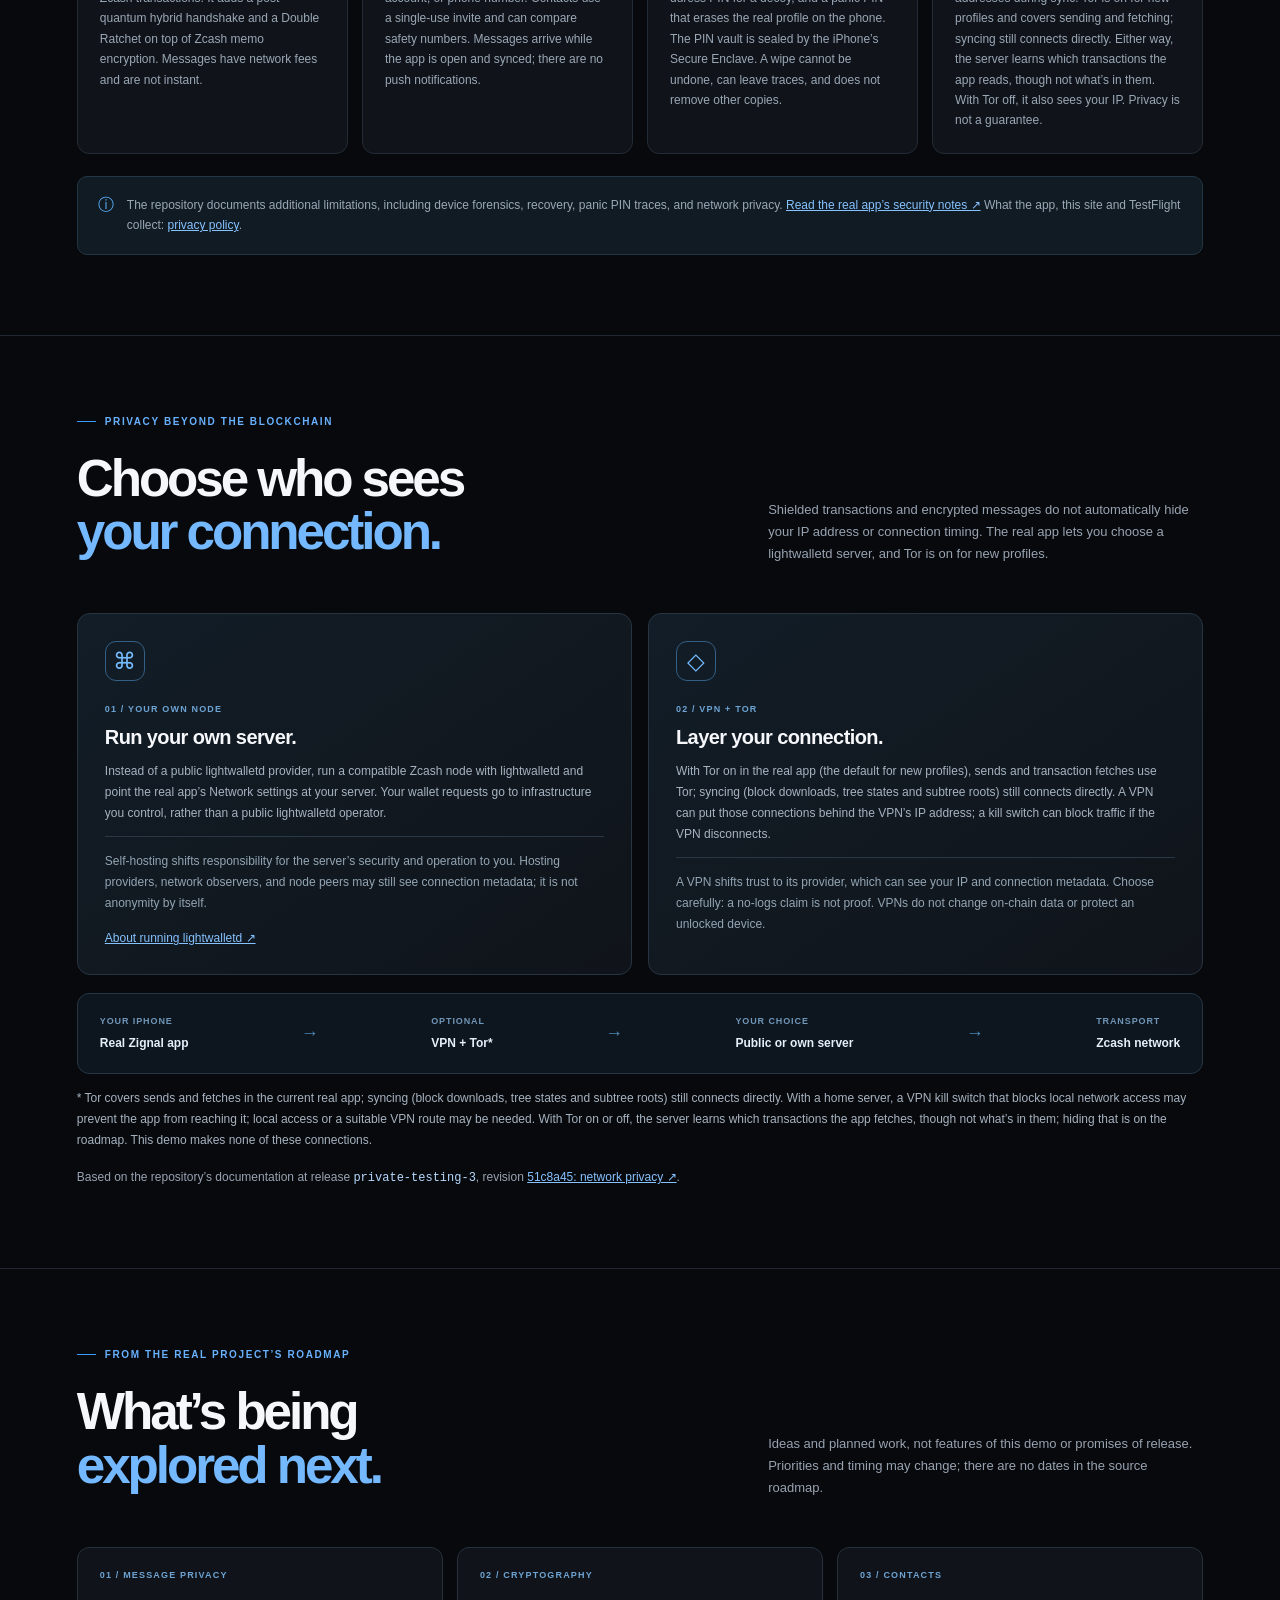
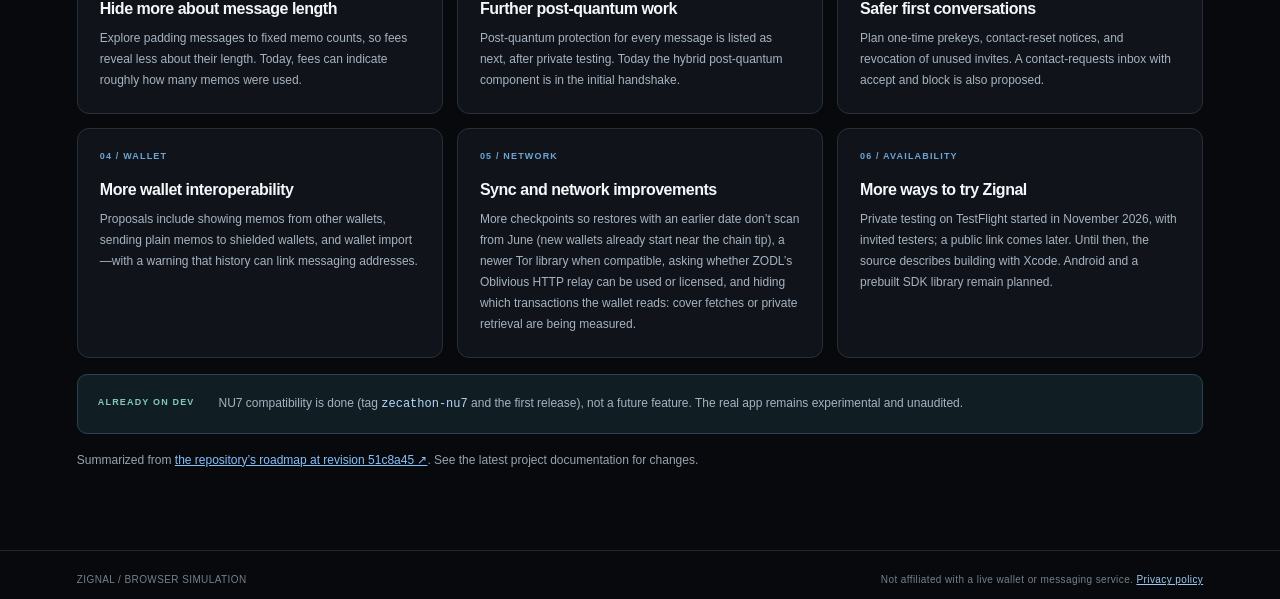
==== commit ce8121a4: "Follow the app's release private-testing-3: what the light server learns The demo now follows Zignal" ====
--- a/experience.html
+++ b/experience.html
@@ -22,7 +22,7 @@
         <h1>Private messaging,<br><em>reimagined.</em></h1>
         <p>Zignal’s real iOS app carries end-to-end encrypted messages in shielded Zcash transactions. Explore the experience below, then see how its privacy design works.</p>
         <div class="intro-note"><span>ⓘ</span><div><strong>Everything on the phone is simulated.</strong><br>No account, network, wallet, encryption, or protective features are created here.</div></div>
-        <p class="tech-source">Updated from the Zignal repository at <a href="https://github.com/Zkignal/zignal/tree/e94d312cd55008fc411d0fe86d6ac437520ca9ac" target="_blank" rel="noopener noreferrer">e94d312 ↗</a>, its first release (tag <code>private-testing-1</code>). Zignal is no longer part of the Zecathon: it is in private testing on TestFlight, with invited testers; there is no public link yet. This preview illustrates documented changes; it does not verify the real app’s fixes.</p>
+        <p class="tech-source">Updated from the Zignal repository at <a href="https://github.com/Zkignal/zignal/tree/51c8a45ed2f7f9ff1087eb40d4c9c0313fc81545" target="_blank" rel="noopener noreferrer">51c8a45 ↗</a>, its release <code>private-testing-3</code> (the first was <code>private-testing-1</code>). Zignal is no longer part of the Zecathon: it is in private testing on TestFlight, with invited testers; there is no public link yet. This preview illustrates documented changes; it does not verify the real app’s fixes.</p>
         <aside class="demo-panel" aria-labelledby="panel-title">
           <div class="panel-head"><strong id="panel-title">Demo controls</strong><span>Outside the phone</span></div>
           <div class="panel-pins" aria-label="Demo PINs">
@@ -177,9 +177,9 @@
         <article><h3>Recover an interrupted send</h3><p>Try Chats → Explore interrupted sends. Step through checking, “sent, waiting for a first reply” and delivered, or retry a failed send using the same fictional transaction. Neither status is a read receipt.</p></article>
         <article><h3>Prepare only when helpful</h3><p>Try Prepare → Simulate confirmations. The button waits in Confirming, then becomes Ready instead of offering another split. Real confirmation time is not simulated elapsed time.</p></article>
         <article><h3>Understand device changes</h3><p>Explore recovery capture states, the restore screen and the three PINs. Unlocking never gives wrong-PIN tries back; two quiet hours do. The app also documents Secure Enclave sealing, interrupted-wipe cleanup, and a minimum unlock time so timing doesn’t show which profile opened. None of those protections run here.</p></article>
-        <article><h3>Latest: private testing</h3><p>The first release (tag <code>private-testing-1</code>, November 2026) is in private testing on TestFlight. Since the Zecathon: Tor on for new profiles; restoring the PIN 1 profile, the PIN 2 profile or both from a block height or a date; messages and invites on the chain’s clock, with clean-up waiting until the phone’s clock agrees; copies that expire after 60 seconds and leave the pasteboard at lock and unlock; sharing an invite or address without the pasteboard; an app icon; and the license changed to AGPL-3.0-only. These are source changes, not proof of privacy or App Store approval.</p></article>
-      </div>
-      <p class="tech-source">Read the repository’s <a href="https://github.com/Zkignal/zignal/blob/e94d312cd55008fc411d0fe86d6ac437520ca9ac/README.md#since-the-zecathon-submission" target="_blank" rel="noopener noreferrer">changes since the Zecathon ↗</a> and <a href="https://github.com/Zkignal/zignal/blob/e94d312cd55008fc411d0fe86d6ac437520ca9ac/CHANGELOG.md" target="_blank" rel="noopener noreferrer">changelog ↗</a>. The real app remains experimental and unaudited.</p>
+        <article><h3>Latest: private testing</h3><p>The first release (tag <code>private-testing-1</code>, November 2026) is in private testing on TestFlight. Since the Zecathon: Tor on for new profiles; restoring the PIN 1 profile, the PIN 2 profile or both from a block height or a date; messages and invites on the chain’s clock, with clean-up waiting until the phone’s clock agrees; copies that expire after 60 seconds and leave the pasteboard at lock and unlock; sharing an invite or address without the pasteboard; an app icon; and the license changed to AGPL-3.0-only. Release <code>private-testing-3</code> (November 23) turns the camera off as soon as an invite is read, and the privacy policy now says plainly that the light server learns which transactions the app reads. These are source changes, not proof of privacy or App Store approval.</p></article>
+      </div>
+      <p class="tech-source">Read the repository’s <a href="https://github.com/Zkignal/zignal/blob/51c8a45ed2f7f9ff1087eb40d4c9c0313fc81545/README.md#since-the-zecathon-submission" target="_blank" rel="noopener noreferrer">changes since the Zecathon ↗</a> and <a href="https://github.com/Zkignal/zignal/blob/51c8a45ed2f7f9ff1087eb40d4c9c0313fc81545/CHANGELOG.md" target="_blank" rel="noopener noreferrer">changelog ↗</a>. The real app remains experimental and unaudited.</p>
     </section>
     <section class="technology" id="technology" aria-labelledby="technology-title">
       <div class="eyebrow"><span></span> THE TECHNOLOGY BEHIND THE REAL APP</div>
@@ -204,18 +204,18 @@
         <div class="comparison-row" role="row"><div role="rowheader">Contacts</div><div role="cell">A memo is typically attached to a payment.</div><div role="cell">Contact-specific addresses, single-use invites, and safety-number verification.</div></div>
         <div class="comparison-row" role="row"><div role="rowheader">Experience</div><div role="cell">Wallet-first, with memos shown alongside transactions.</div><div role="cell">Chat-first, with delivery status; ZEC is used to pay network fees.</div></div>
       </div>
-      <p class="tech-source">Based on the repository’s documentation at its first release, revision <a href="https://github.com/Zkignal/zignal/blob/e94d312cd55008fc411d0fe86d6ac437520ca9ac/README.md#protocol-at-a-glance" target="_blank" rel="noopener noreferrer">e94d312: protocol at a glance ↗</a>.</p>
+      <p class="tech-source">Based on the repository’s documentation at release <code>private-testing-3</code>, revision <a href="https://github.com/Zkignal/zignal/blob/51c8a45ed2f7f9ff1087eb40d4c9c0313fc81545/README.md#protocol-at-a-glance" target="_blank" rel="noopener noreferrer">51c8a45: protocol at a glance ↗</a>.</p>
     </section>
     <section class="privacy" id="privacy">
       <div class="eyebrow"><span></span> HOW THE REAL APP IS DESIGNED</div>
-      <div class="privacy-heading"><h2>Privacy, with<br><em>the full picture.</em></h2><p>These descriptions refer to the real iOS app’s first release, not this browser preview. Zignal is experimental and has not been audited.</p></div>
+      <div class="privacy-heading"><h2>Privacy, with<br><em>the full picture.</em></h2><p>These descriptions refer to the real iOS app’s current release, not this browser preview. Zignal is experimental and has not been audited.</p></div>
       <div class="privacy-grid">
         <article><span>01 / MESSAGING</span><h3>Messages inside Zcash</h3><p>The app carries messages in shielded Zcash transactions. It adds a post-quantum hybrid handshake and a Double Ratchet on top of Zcash memo encryption. Messages have network fees and are not instant.</p></article>
         <article><span>02 / IDENTITY</span><h3>No phone number or account</h3><p>Zignal describes no Zignal server, account, or phone number. Contacts use a single-use invite and can compare safety numbers. Messages arrive while the app is open and synced; there are no push notifications.</p></article>
         <article><span>03 / DEVICE</span><h3>Two profiles, three PINs</h3><p>The real app describes an unlock PIN, a duress PIN for a decoy, and a panic PIN that erases the real profile on the phone. The PIN vault is sealed by the iPhone’s Secure Enclave. A wipe cannot be undone, can leave traces, and does not remove other copies.</p></article>
-        <article><span>04 / NETWORK</span><h3>Know the limits</h3><p>The app no longer queries transparent addresses during sync. Tor is on for new profiles and covers sending and fetching; syncing still connects directly. With Tor off, the server sees your IP and transaction activity. Privacy is not a guarantee.</p></article>
-      </div>
-      <div class="source-note"><span>ⓘ</span><p>The repository documents additional limitations, including device forensics, recovery, panic PIN traces, and network privacy. <a href="https://github.com/Zkignal/zignal/blob/e94d312cd55008fc411d0fe86d6ac437520ca9ac/README.md#security-notes-and-known-limitations" target="_blank" rel="noopener noreferrer">Read the real app’s security notes ↗</a> What the app, this site and TestFlight collect: <a href="privacy.html">privacy policy</a>.</p></div>
+        <article><span>04 / NETWORK</span><h3>Know the limits</h3><p>The app no longer queries transparent addresses during sync. Tor is on for new profiles and covers sending and fetching; syncing still connects directly. Either way, the server learns which transactions the app reads, though not what’s in them. With Tor off, it also sees your IP. Privacy is not a guarantee.</p></article>
+      </div>
+      <div class="source-note"><span>ⓘ</span><p>The repository documents additional limitations, including device forensics, recovery, panic PIN traces, and network privacy. <a href="https://github.com/Zkignal/zignal/blob/51c8a45ed2f7f9ff1087eb40d4c9c0313fc81545/README.md#security-notes-and-known-limitations" target="_blank" rel="noopener noreferrer">Read the real app’s security notes ↗</a> What the app, this site and TestFlight collect: <a href="privacy.html">privacy policy</a>.</p></div>
     </section>
     <section class="network-section" id="network-privacy" aria-labelledby="network-title">
       <div class="eyebrow"><span></span> PRIVACY BEYOND THE BLOCKCHAIN</div>
@@ -225,8 +225,8 @@
         <article class="network-card"><span class="network-icon">◇</span><div class="card-kicker">02 / VPN + TOR</div><h3>Layer your connection.</h3><p>With Tor on in the real app (the default for new profiles), sends and transaction fetches use Tor; syncing (block downloads, tree states and subtree roots) still connects directly. A VPN can put those connections behind the VPN’s IP address; a kill switch can block traffic if the VPN disconnects.</p><p class="network-caveat">A VPN shifts trust to its provider, which can see your IP and connection metadata. Choose carefully: a no-logs claim is not proof. VPNs do not change on-chain data or protect an unlocked device.</p></article>
       </div>
       <div class="network-path"><div><span>YOUR IPHONE</span><strong>Real Zignal app</strong></div><b aria-hidden="true">→</b><div><span>OPTIONAL</span><strong>VPN + Tor*</strong></div><b aria-hidden="true">→</b><div><span>YOUR CHOICE</span><strong>Public or own server</strong></div><b aria-hidden="true">→</b><div><span>TRANSPORT</span><strong>Zcash network</strong></div></div>
-      <p class="network-foot">* Tor covers sends and fetches in the current real app; syncing (block downloads, tree states and subtree roots) still connects directly. With a home server, a VPN kill switch that blocks local network access may prevent the app from reaching it; local access or a suitable VPN route may be needed. This demo makes none of these connections.</p>
-      <p class="tech-source">Based on the repository’s documentation at its first release, revision <a href="https://github.com/Zkignal/zignal/blob/e94d312cd55008fc411d0fe86d6ac437520ca9ac/README.md#network-privacy-tor-a-vpn-or-your-own-server" target="_blank" rel="noopener noreferrer">e94d312: network privacy ↗</a>.</p>
+      <p class="network-foot">* Tor covers sends and fetches in the current real app; syncing (block downloads, tree states and subtree roots) still connects directly. With a home server, a VPN kill switch that blocks local network access may prevent the app from reaching it; local access or a suitable VPN route may be needed. With Tor on or off, the server learns which transactions the app fetches, though not what’s in them; hiding that is on the roadmap. This demo makes none of these connections.</p>
+      <p class="tech-source">Based on the repository’s documentation at release <code>private-testing-3</code>, revision <a href="https://github.com/Zkignal/zignal/blob/51c8a45ed2f7f9ff1087eb40d4c9c0313fc81545/README.md#network-privacy-tor-a-vpn-or-your-own-server" target="_blank" rel="noopener noreferrer">51c8a45: network privacy ↗</a>.</p>
     </section>
     <section class="roadmap" id="roadmap" aria-labelledby="roadmap-title">
       <div class="eyebrow"><span></span> FROM THE REAL PROJECT’S ROADMAP</div>
@@ -236,11 +236,11 @@
         <article><span>02 / CRYPTOGRAPHY</span><h3>Further post-quantum work</h3><p>Post-quantum protection for every message is listed as next, after private testing. Today the hybrid post-quantum component is in the initial handshake.</p></article>
         <article><span>03 / CONTACTS</span><h3>Safer first conversations</h3><p>Plan one-time prekeys, contact-reset notices, and revocation of unused invites. A contact-requests inbox with accept and block is also proposed.</p></article>
         <article><span>04 / WALLET</span><h3>More wallet interoperability</h3><p>Proposals include showing memos from other wallets, sending plain memos to shielded wallets, and wallet import—with a warning that history can link messaging addresses.</p></article>
-        <article><span>05 / NETWORK</span><h3>Sync and network improvements</h3><p>More checkpoints so restores with an earlier date don’t scan from June (new wallets already start near the chain tip), a newer Tor library when compatible, and asking whether ZODL’s Oblivious HTTP relay can be used or licensed.</p></article>
+        <article><span>05 / NETWORK</span><h3>Sync and network improvements</h3><p>More checkpoints so restores with an earlier date don’t scan from June (new wallets already start near the chain tip), a newer Tor library when compatible, asking whether ZODL’s Oblivious HTTP relay can be used or licensed, and hiding which transactions the wallet reads: cover fetches or private retrieval are being measured.</p></article>
         <article><span>06 / AVAILABILITY</span><h3>More ways to try Zignal</h3><p>Private testing on TestFlight started in November 2026, with invited testers; a public link comes later. Until then, the source describes building with Xcode. Android and a prebuilt SDK library remain planned.</p></article>
       </div>
       <div class="roadmap-status"><span>ALREADY ON DEV</span><p>NU7 compatibility is done (tag <code>zecathon-nu7</code> and the first release), not a future feature. The real app remains experimental and unaudited.</p></div>
-      <p class="tech-source">Summarized from <a href="https://github.com/Zkignal/zignal/blob/e94d312cd55008fc411d0fe86d6ac437520ca9ac/README.md#roadmap-after-the-zecathon" target="_blank" rel="noopener noreferrer">the repository’s roadmap at revision e94d312 ↗</a>. See the latest project documentation for changes.</p>
+      <p class="tech-source">Summarized from <a href="https://github.com/Zkignal/zignal/blob/51c8a45ed2f7f9ff1087eb40d4c9c0313fc81545/README.md#roadmap-after-the-zecathon" target="_blank" rel="noopener noreferrer">the repository’s roadmap at revision 51c8a45 ↗</a>. See the latest project documentation for changes.</p>
     </section>
   </main>
   <footer><span>ZIGNAL / BROWSER SIMULATION</span><span>Not affiliated with a live wallet or messaging service. <a href="privacy.html">Privacy policy</a></span></footer>
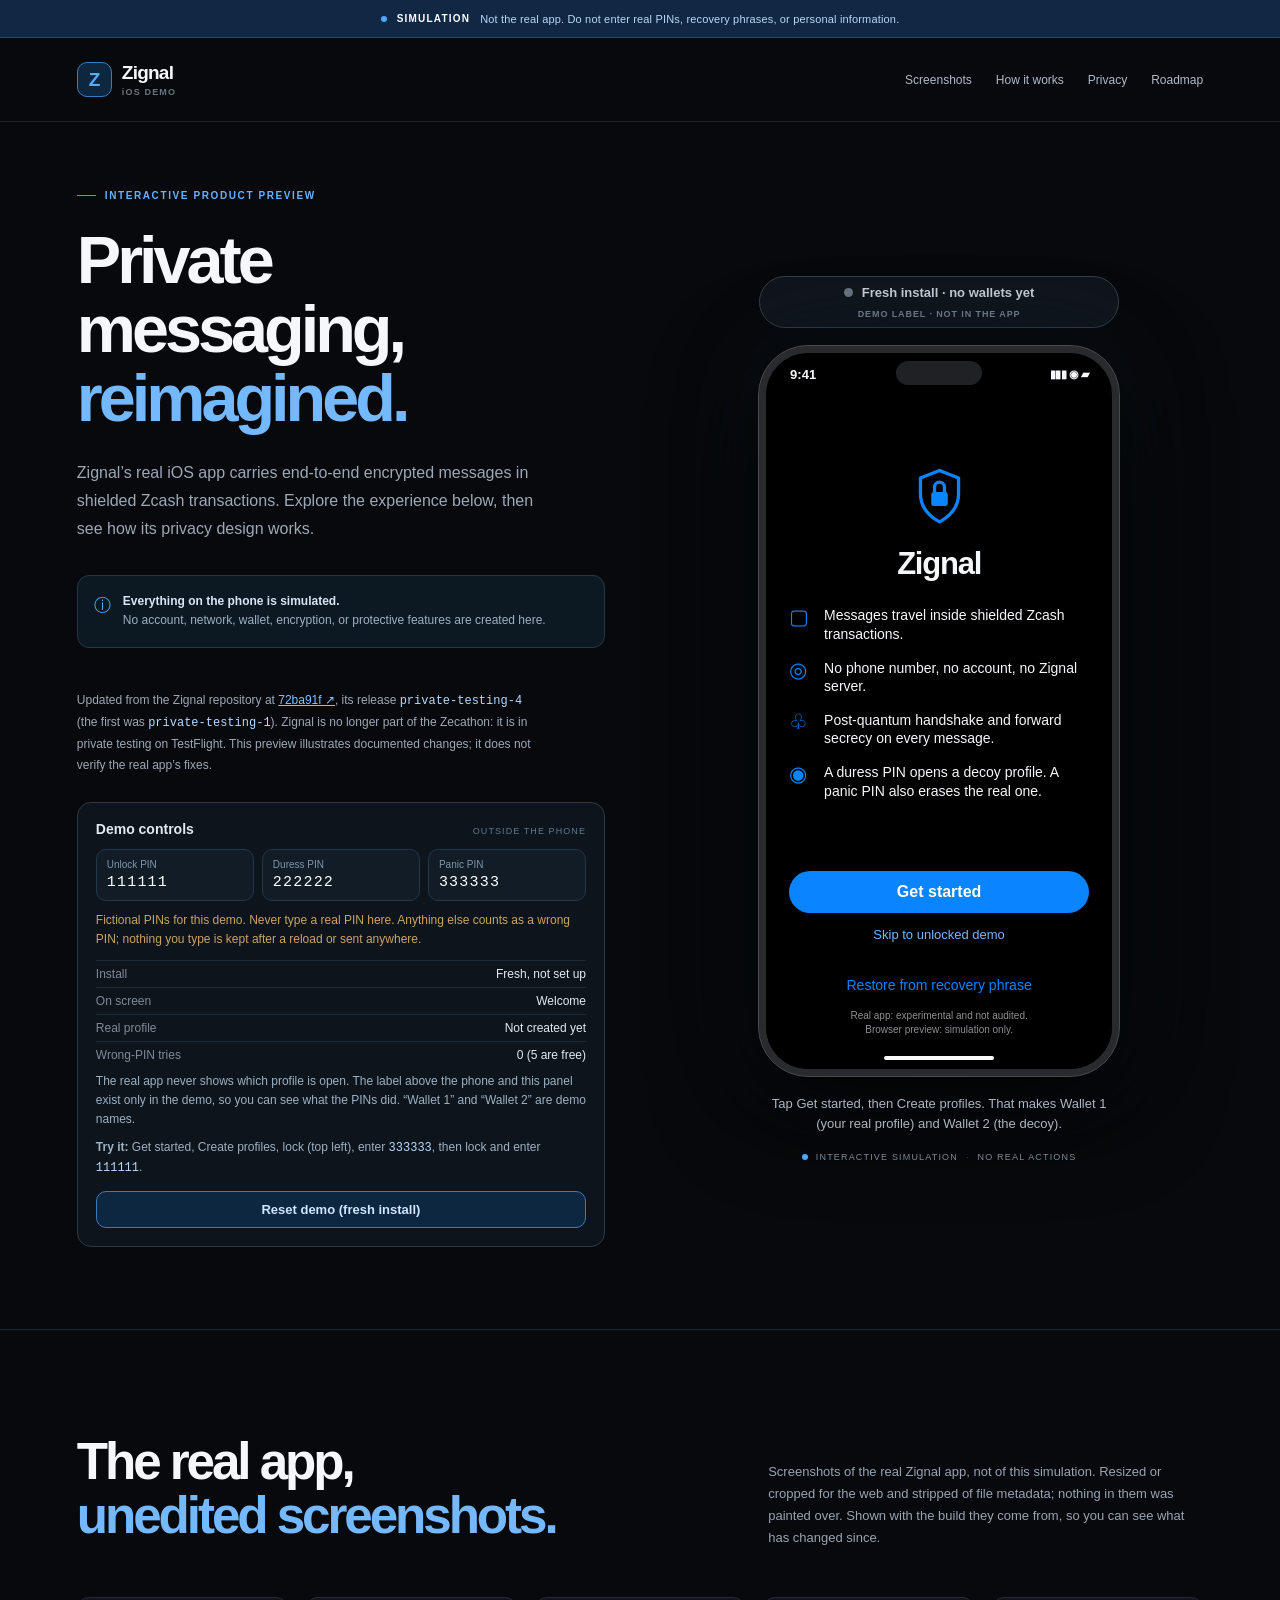
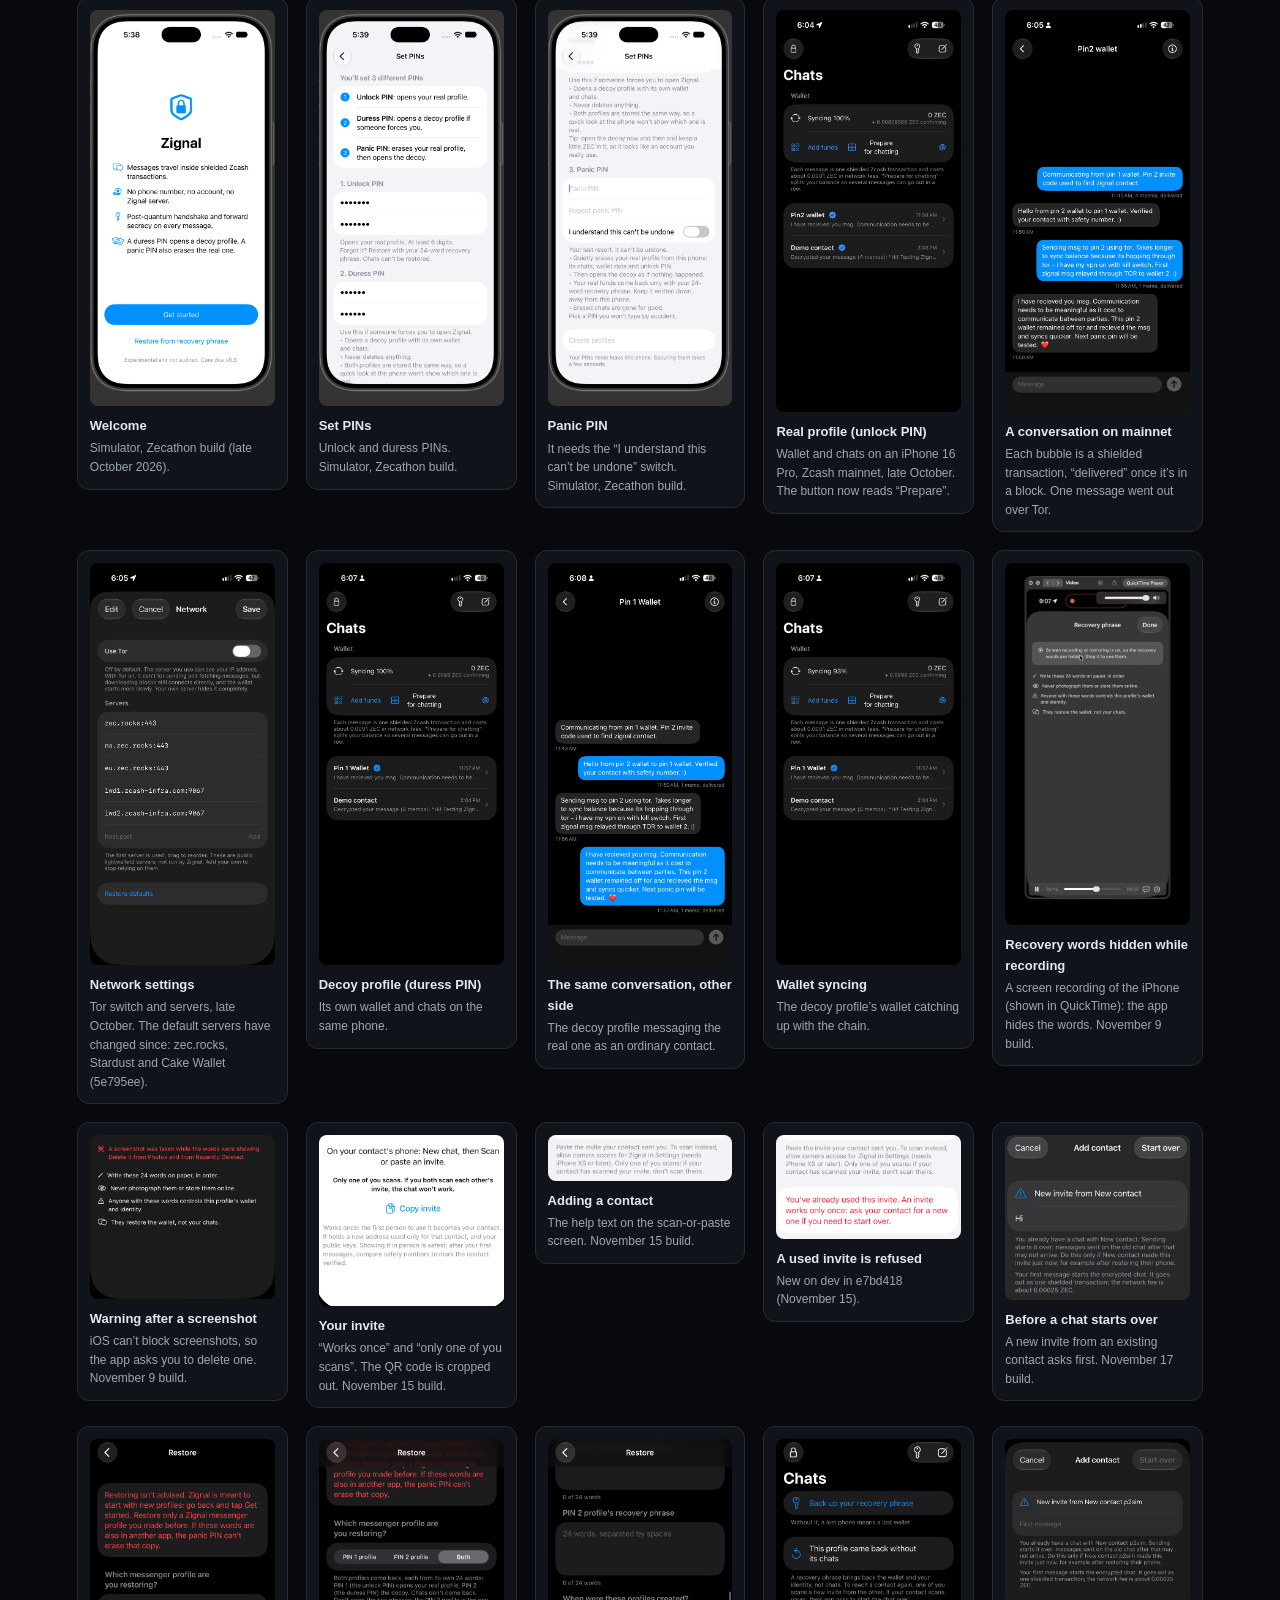
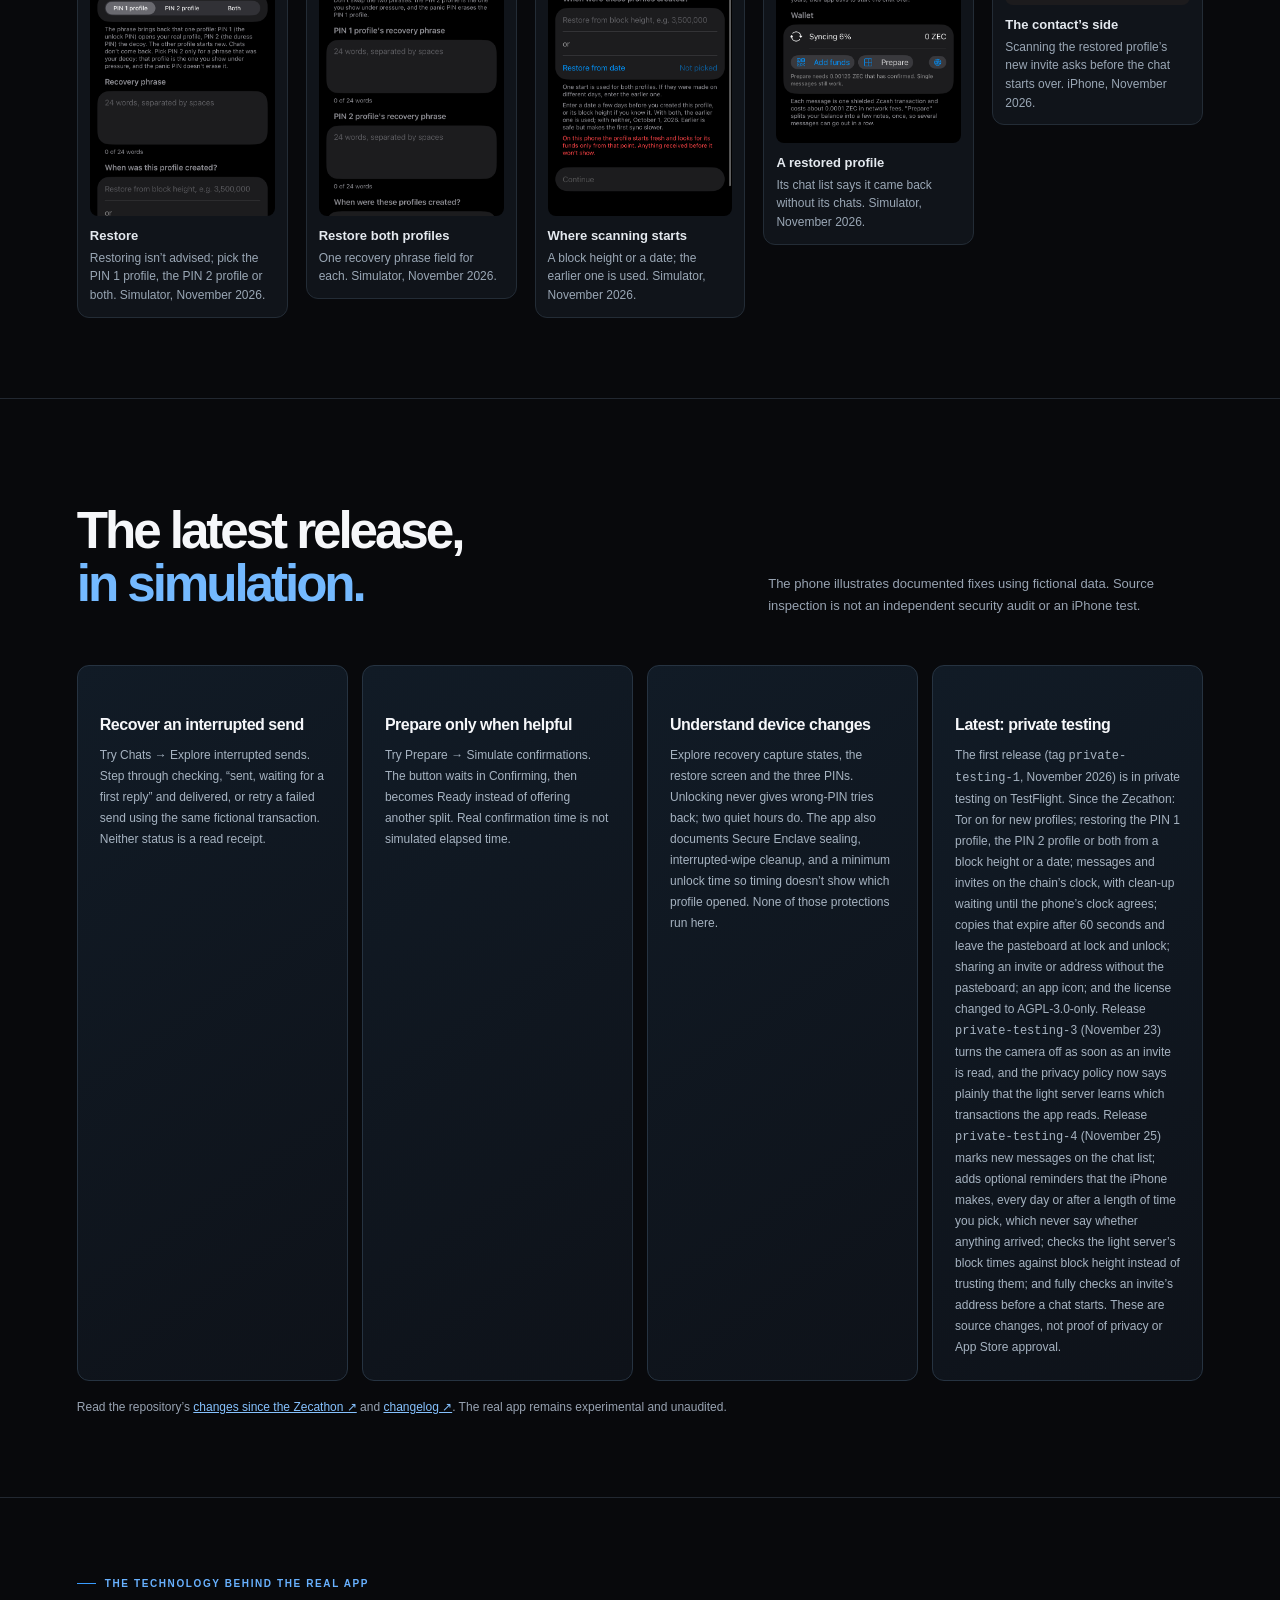
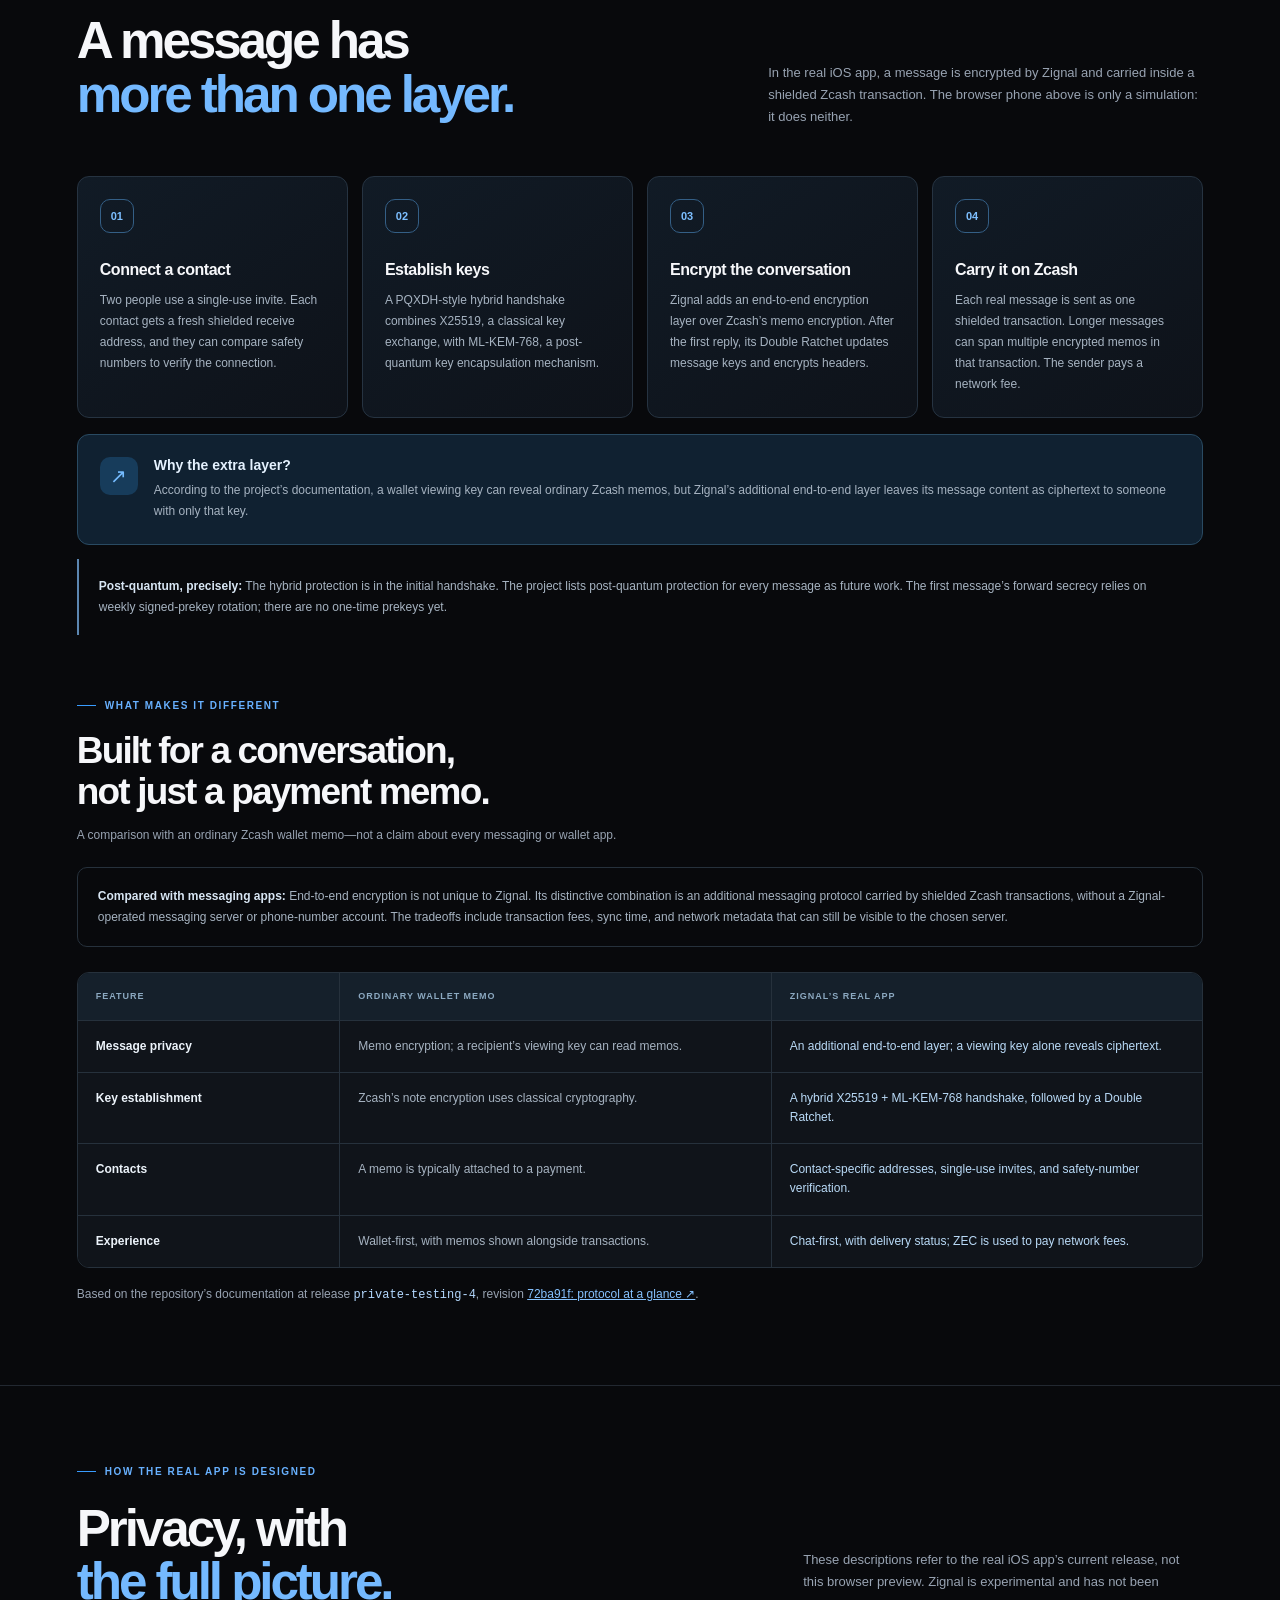
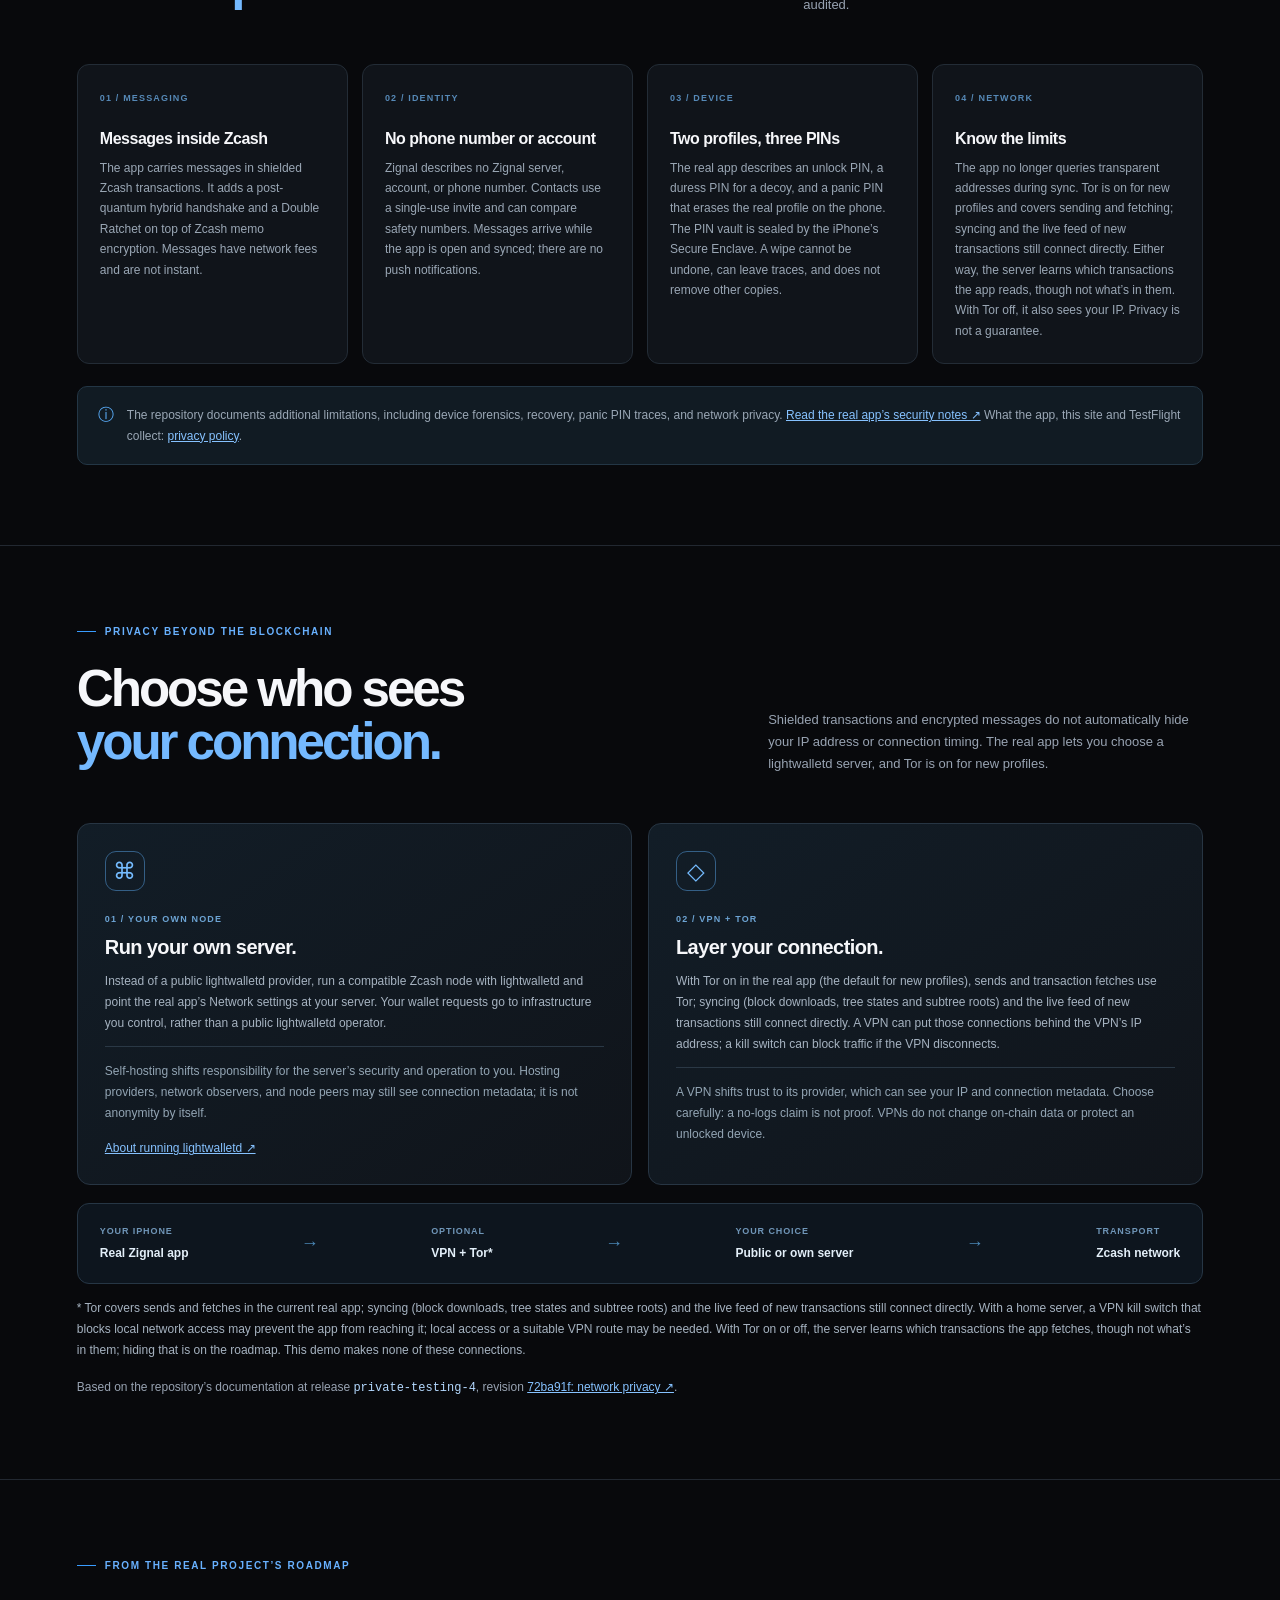
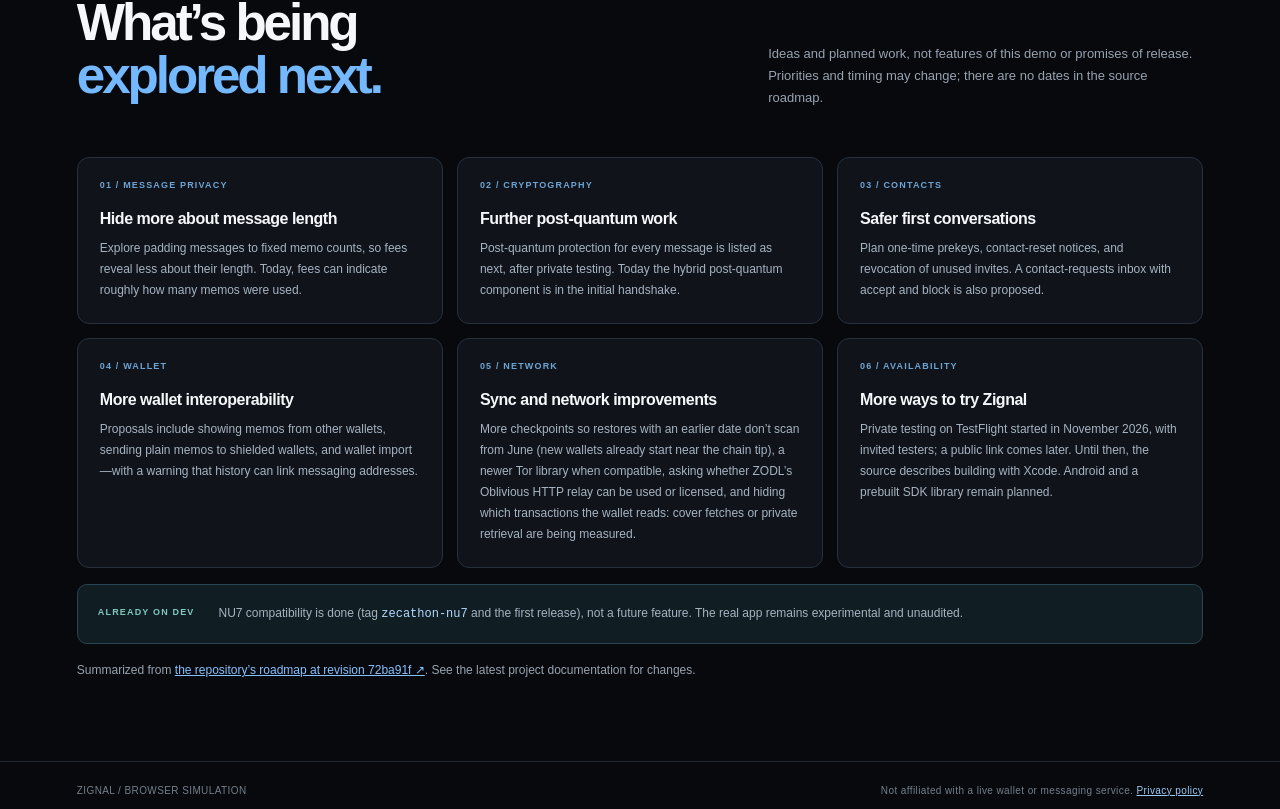
==== commit d1a1b1fe: "Follow the app's release private-testing-4: reminders and the live feed The demo now follows Zignal " ====
--- a/experience.html
+++ b/experience.html
@@ -22,7 +22,7 @@
         <h1>Private messaging,<br><em>reimagined.</em></h1>
         <p>Zignal’s real iOS app carries end-to-end encrypted messages in shielded Zcash transactions. Explore the experience below, then see how its privacy design works.</p>
         <div class="intro-note"><span>ⓘ</span><div><strong>Everything on the phone is simulated.</strong><br>No account, network, wallet, encryption, or protective features are created here.</div></div>
-        <p class="tech-source">Updated from the Zignal repository at <a href="https://github.com/Zkignal/zignal/tree/51c8a45ed2f7f9ff1087eb40d4c9c0313fc81545" target="_blank" rel="noopener noreferrer">51c8a45 ↗</a>, its release <code>private-testing-3</code> (the first was <code>private-testing-1</code>). Zignal is no longer part of the Zecathon: it is in private testing on TestFlight, with invited testers; there is no public link yet. This preview illustrates documented changes; it does not verify the real app’s fixes.</p>
+        <p class="tech-source">Updated from the Zignal repository at <a href="https://github.com/Zkignal/zignal/tree/72ba91fbbb199d1a817c3626383e99de01ebc568" target="_blank" rel="noopener noreferrer">72ba91f ↗</a>, its release <code>private-testing-4</code> (the first was <code>private-testing-1</code>). Zignal is no longer part of the Zecathon: it is in private testing on TestFlight. This preview illustrates documented changes; it does not verify the real app’s fixes.</p>
         <aside class="demo-panel" aria-labelledby="panel-title">
           <div class="panel-head"><strong id="panel-title">Demo controls</strong><span>Outside the phone</span></div>
           <div class="panel-pins" aria-label="Demo PINs">
@@ -118,7 +118,7 @@
               <div class="nav"><button class="back" data-screen="chats" aria-label="Back to chats">‹</button><strong>Add funds</strong><span></span></div><div class="scroll"><div class="section-label">SIMULATION ONLY</div><div class="group text-group">The real app shows a QR code and a shielded address with “Copy address” and “Share address”. A copy works on this phone only and expires after 60 seconds; locking clears it. This preview has no address, QR code, real wallet, or funds.</div><p class="section-foot">Real app: “Send ZEC from any wallet that supports shielded (Orchard) addresses. It can be spent after 10 confirmations, about 4 minutes. Start small: a few hundred messages cost about 0.03 ZEC.”</p><p class="section-foot">Do not send money to anything described in this demo.</p><button class="big-blue" data-screen="chats">Done</button></div>
             </section>
             <section class="screen grouped" id="network" aria-label="Network settings">
-              <div class="nav"><button class="back" data-screen="chats" aria-label="Back to chats">‹</button><strong>Network</strong><span></span></div><div class="scroll"><div class="group toggle-row"><span>Use Tor <small>Illustration only</small></span><button id="tor-toggle" class="toggle" role="switch" aria-checked="true" aria-label="Simulated Use Tor"><span></span></button></div><p class="section-foot">Real app: “On for new profiles. The server you use can see your IP address. With Tor on, it can't for sending and fetching messages, but downloading blocks still connects directly. With Tor off, the wallet starts faster. Your own server hides it completely.” Profiles made by earlier versions keep the setting they had. Syncing (block downloads, tree states and subtree roots) is what still connects directly. This switch changes no network settings.</p>
+              <div class="nav"><button class="back" data-screen="chats" aria-label="Back to chats">‹</button><strong>Network</strong><span></span></div><div class="scroll"><div class="group toggle-row"><span>Use Tor <small>Illustration only</small></span><button id="tor-toggle" class="toggle" role="switch" aria-checked="true" aria-label="Simulated Use Tor"><span></span></button></div><p class="section-foot">Real app: “On for new profiles. The server you use can see your IP address. With Tor on, it can't for sending and fetching messages, but downloading blocks and the live feed of new transactions still connect directly. With Tor off, the wallet starts faster. Your own server hides it completely.” Profiles made by earlier versions keep the setting they had. Syncing (block downloads, tree states and subtree roots) and the live feed of new transactions are what still connect directly. This switch changes no network settings.</p>
                 <div class="section-label">SERVERS</div><div class="group server-list"><code>zec.rocks:443</code><code>na.zec.rocks:443</code><code>eu.zec.rocks:443</code><code>us.zec.stardust.rest:443</code><code>eu.zec.stardust.rest:443</code><code>zec-node.cakewallet.com:443</code></div><p class="section-foot">The real app's defaults: public lightwalletd servers from three operators, not run by Zignal. The first server is used; drag to reorder. Add your own to stop relying on them. Nothing is contacted here.</p><div class="section-label">NETWORK CHANGE SINCE THE ZECATHON</div><div class="group text-group">The patched wallet no longer queries transparent addresses during sync. This removes that repeated wallet identifier, not all network metadata. No server is configured or contacted here.</div><button class="big-blue" data-screen="chats">Done</button></div>
             </section>
             <section class="screen grouped" id="recovery-info" aria-label="Recovery information">
@@ -177,9 +177,9 @@
         <article><h3>Recover an interrupted send</h3><p>Try Chats → Explore interrupted sends. Step through checking, “sent, waiting for a first reply” and delivered, or retry a failed send using the same fictional transaction. Neither status is a read receipt.</p></article>
         <article><h3>Prepare only when helpful</h3><p>Try Prepare → Simulate confirmations. The button waits in Confirming, then becomes Ready instead of offering another split. Real confirmation time is not simulated elapsed time.</p></article>
         <article><h3>Understand device changes</h3><p>Explore recovery capture states, the restore screen and the three PINs. Unlocking never gives wrong-PIN tries back; two quiet hours do. The app also documents Secure Enclave sealing, interrupted-wipe cleanup, and a minimum unlock time so timing doesn’t show which profile opened. None of those protections run here.</p></article>
-        <article><h3>Latest: private testing</h3><p>The first release (tag <code>private-testing-1</code>, November 2026) is in private testing on TestFlight. Since the Zecathon: Tor on for new profiles; restoring the PIN 1 profile, the PIN 2 profile or both from a block height or a date; messages and invites on the chain’s clock, with clean-up waiting until the phone’s clock agrees; copies that expire after 60 seconds and leave the pasteboard at lock and unlock; sharing an invite or address without the pasteboard; an app icon; and the license changed to AGPL-3.0-only. Release <code>private-testing-3</code> (November 23) turns the camera off as soon as an invite is read, and the privacy policy now says plainly that the light server learns which transactions the app reads. These are source changes, not proof of privacy or App Store approval.</p></article>
-      </div>
-      <p class="tech-source">Read the repository’s <a href="https://github.com/Zkignal/zignal/blob/51c8a45ed2f7f9ff1087eb40d4c9c0313fc81545/README.md#since-the-zecathon-submission" target="_blank" rel="noopener noreferrer">changes since the Zecathon ↗</a> and <a href="https://github.com/Zkignal/zignal/blob/51c8a45ed2f7f9ff1087eb40d4c9c0313fc81545/CHANGELOG.md" target="_blank" rel="noopener noreferrer">changelog ↗</a>. The real app remains experimental and unaudited.</p>
+        <article><h3>Latest: private testing</h3><p>The first release (tag <code>private-testing-1</code>, November 2026) is in private testing on TestFlight. Since the Zecathon: Tor on for new profiles; restoring the PIN 1 profile, the PIN 2 profile or both from a block height or a date; messages and invites on the chain’s clock, with clean-up waiting until the phone’s clock agrees; copies that expire after 60 seconds and leave the pasteboard at lock and unlock; sharing an invite or address without the pasteboard; an app icon; and the license changed to AGPL-3.0-only. Release <code>private-testing-3</code> (November 23) turns the camera off as soon as an invite is read, and the privacy policy now says plainly that the light server learns which transactions the app reads. Release <code>private-testing-4</code> (November 25) marks new messages on the chat list; adds optional reminders that the iPhone makes, every day or after a length of time you pick, which never say whether anything arrived; checks the light server’s block times against block height instead of trusting them; and fully checks an invite’s address before a chat starts. These are source changes, not proof of privacy or App Store approval.</p></article>
+      </div>
+      <p class="tech-source">Read the repository’s <a href="https://github.com/Zkignal/zignal/blob/72ba91fbbb199d1a817c3626383e99de01ebc568/README.md#since-the-zecathon-submission" target="_blank" rel="noopener noreferrer">changes since the Zecathon ↗</a> and <a href="https://github.com/Zkignal/zignal/blob/72ba91fbbb199d1a817c3626383e99de01ebc568/CHANGELOG.md" target="_blank" rel="noopener noreferrer">changelog ↗</a>. The real app remains experimental and unaudited.</p>
     </section>
     <section class="technology" id="technology" aria-labelledby="technology-title">
       <div class="eyebrow"><span></span> THE TECHNOLOGY BEHIND THE REAL APP</div>
@@ -204,7 +204,7 @@
         <div class="comparison-row" role="row"><div role="rowheader">Contacts</div><div role="cell">A memo is typically attached to a payment.</div><div role="cell">Contact-specific addresses, single-use invites, and safety-number verification.</div></div>
         <div class="comparison-row" role="row"><div role="rowheader">Experience</div><div role="cell">Wallet-first, with memos shown alongside transactions.</div><div role="cell">Chat-first, with delivery status; ZEC is used to pay network fees.</div></div>
       </div>
-      <p class="tech-source">Based on the repository’s documentation at release <code>private-testing-3</code>, revision <a href="https://github.com/Zkignal/zignal/blob/51c8a45ed2f7f9ff1087eb40d4c9c0313fc81545/README.md#protocol-at-a-glance" target="_blank" rel="noopener noreferrer">51c8a45: protocol at a glance ↗</a>.</p>
+      <p class="tech-source">Based on the repository’s documentation at release <code>private-testing-4</code>, revision <a href="https://github.com/Zkignal/zignal/blob/72ba91fbbb199d1a817c3626383e99de01ebc568/README.md#protocol-at-a-glance" target="_blank" rel="noopener noreferrer">72ba91f: protocol at a glance ↗</a>.</p>
     </section>
     <section class="privacy" id="privacy">
       <div class="eyebrow"><span></span> HOW THE REAL APP IS DESIGNED</div>
@@ -213,20 +213,20 @@
         <article><span>01 / MESSAGING</span><h3>Messages inside Zcash</h3><p>The app carries messages in shielded Zcash transactions. It adds a post-quantum hybrid handshake and a Double Ratchet on top of Zcash memo encryption. Messages have network fees and are not instant.</p></article>
         <article><span>02 / IDENTITY</span><h3>No phone number or account</h3><p>Zignal describes no Zignal server, account, or phone number. Contacts use a single-use invite and can compare safety numbers. Messages arrive while the app is open and synced; there are no push notifications.</p></article>
         <article><span>03 / DEVICE</span><h3>Two profiles, three PINs</h3><p>The real app describes an unlock PIN, a duress PIN for a decoy, and a panic PIN that erases the real profile on the phone. The PIN vault is sealed by the iPhone’s Secure Enclave. A wipe cannot be undone, can leave traces, and does not remove other copies.</p></article>
-        <article><span>04 / NETWORK</span><h3>Know the limits</h3><p>The app no longer queries transparent addresses during sync. Tor is on for new profiles and covers sending and fetching; syncing still connects directly. Either way, the server learns which transactions the app reads, though not what’s in them. With Tor off, it also sees your IP. Privacy is not a guarantee.</p></article>
-      </div>
-      <div class="source-note"><span>ⓘ</span><p>The repository documents additional limitations, including device forensics, recovery, panic PIN traces, and network privacy. <a href="https://github.com/Zkignal/zignal/blob/51c8a45ed2f7f9ff1087eb40d4c9c0313fc81545/README.md#security-notes-and-known-limitations" target="_blank" rel="noopener noreferrer">Read the real app’s security notes ↗</a> What the app, this site and TestFlight collect: <a href="privacy.html">privacy policy</a>.</p></div>
+        <article><span>04 / NETWORK</span><h3>Know the limits</h3><p>The app no longer queries transparent addresses during sync. Tor is on for new profiles and covers sending and fetching; syncing and the live feed of new transactions still connect directly. Either way, the server learns which transactions the app reads, though not what’s in them. With Tor off, it also sees your IP. Privacy is not a guarantee.</p></article>
+      </div>
+      <div class="source-note"><span>ⓘ</span><p>The repository documents additional limitations, including device forensics, recovery, panic PIN traces, and network privacy. <a href="https://github.com/Zkignal/zignal/blob/72ba91fbbb199d1a817c3626383e99de01ebc568/README.md#security-notes-and-known-limitations" target="_blank" rel="noopener noreferrer">Read the real app’s security notes ↗</a> What the app, this site and TestFlight collect: <a href="privacy.html">privacy policy</a>.</p></div>
     </section>
     <section class="network-section" id="network-privacy" aria-labelledby="network-title">
       <div class="eyebrow"><span></span> PRIVACY BEYOND THE BLOCKCHAIN</div>
       <div class="technology-heading"><h2 id="network-title">Choose who sees<br><em>your connection.</em></h2><p>Shielded transactions and encrypted messages do not automatically hide your IP address or connection timing. The real app lets you choose a lightwalletd server, and Tor is on for new profiles.</p></div>
       <div class="network-grid">
         <article class="network-card"><span class="network-icon">⌘</span><div class="card-kicker">01 / YOUR OWN NODE</div><h3>Run your own server.</h3><p>Instead of a public lightwalletd provider, run a compatible Zcash node with lightwalletd and point the real app’s Network settings at your server. Your wallet requests go to infrastructure you control, rather than a public lightwalletd operator.</p><p class="network-caveat">Self-hosting shifts responsibility for the server’s security and operation to you. Hosting providers, network observers, and node peers may still see connection metadata; it is not anonymity by itself.</p><a href="https://github.com/zcash/lightwalletd#localdeveloper-usage" target="_blank" rel="noopener noreferrer">About running lightwalletd ↗</a></article>
-        <article class="network-card"><span class="network-icon">◇</span><div class="card-kicker">02 / VPN + TOR</div><h3>Layer your connection.</h3><p>With Tor on in the real app (the default for new profiles), sends and transaction fetches use Tor; syncing (block downloads, tree states and subtree roots) still connects directly. A VPN can put those connections behind the VPN’s IP address; a kill switch can block traffic if the VPN disconnects.</p><p class="network-caveat">A VPN shifts trust to its provider, which can see your IP and connection metadata. Choose carefully: a no-logs claim is not proof. VPNs do not change on-chain data or protect an unlocked device.</p></article>
+        <article class="network-card"><span class="network-icon">◇</span><div class="card-kicker">02 / VPN + TOR</div><h3>Layer your connection.</h3><p>With Tor on in the real app (the default for new profiles), sends and transaction fetches use Tor; syncing (block downloads, tree states and subtree roots) and the live feed of new transactions still connect directly. A VPN can put those connections behind the VPN’s IP address; a kill switch can block traffic if the VPN disconnects.</p><p class="network-caveat">A VPN shifts trust to its provider, which can see your IP and connection metadata. Choose carefully: a no-logs claim is not proof. VPNs do not change on-chain data or protect an unlocked device.</p></article>
       </div>
       <div class="network-path"><div><span>YOUR IPHONE</span><strong>Real Zignal app</strong></div><b aria-hidden="true">→</b><div><span>OPTIONAL</span><strong>VPN + Tor*</strong></div><b aria-hidden="true">→</b><div><span>YOUR CHOICE</span><strong>Public or own server</strong></div><b aria-hidden="true">→</b><div><span>TRANSPORT</span><strong>Zcash network</strong></div></div>
-      <p class="network-foot">* Tor covers sends and fetches in the current real app; syncing (block downloads, tree states and subtree roots) still connects directly. With a home server, a VPN kill switch that blocks local network access may prevent the app from reaching it; local access or a suitable VPN route may be needed. With Tor on or off, the server learns which transactions the app fetches, though not what’s in them; hiding that is on the roadmap. This demo makes none of these connections.</p>
-      <p class="tech-source">Based on the repository’s documentation at release <code>private-testing-3</code>, revision <a href="https://github.com/Zkignal/zignal/blob/51c8a45ed2f7f9ff1087eb40d4c9c0313fc81545/README.md#network-privacy-tor-a-vpn-or-your-own-server" target="_blank" rel="noopener noreferrer">51c8a45: network privacy ↗</a>.</p>
+      <p class="network-foot">* Tor covers sends and fetches in the current real app; syncing (block downloads, tree states and subtree roots) and the live feed of new transactions still connect directly. With a home server, a VPN kill switch that blocks local network access may prevent the app from reaching it; local access or a suitable VPN route may be needed. With Tor on or off, the server learns which transactions the app fetches, though not what’s in them; hiding that is on the roadmap. This demo makes none of these connections.</p>
+      <p class="tech-source">Based on the repository’s documentation at release <code>private-testing-4</code>, revision <a href="https://github.com/Zkignal/zignal/blob/72ba91fbbb199d1a817c3626383e99de01ebc568/README.md#network-privacy-tor-a-vpn-or-your-own-server" target="_blank" rel="noopener noreferrer">72ba91f: network privacy ↗</a>.</p>
     </section>
     <section class="roadmap" id="roadmap" aria-labelledby="roadmap-title">
       <div class="eyebrow"><span></span> FROM THE REAL PROJECT’S ROADMAP</div>
@@ -240,7 +240,7 @@
         <article><span>06 / AVAILABILITY</span><h3>More ways to try Zignal</h3><p>Private testing on TestFlight started in November 2026, with invited testers; a public link comes later. Until then, the source describes building with Xcode. Android and a prebuilt SDK library remain planned.</p></article>
       </div>
       <div class="roadmap-status"><span>ALREADY ON DEV</span><p>NU7 compatibility is done (tag <code>zecathon-nu7</code> and the first release), not a future feature. The real app remains experimental and unaudited.</p></div>
-      <p class="tech-source">Summarized from <a href="https://github.com/Zkignal/zignal/blob/51c8a45ed2f7f9ff1087eb40d4c9c0313fc81545/README.md#roadmap-after-the-zecathon" target="_blank" rel="noopener noreferrer">the repository’s roadmap at revision 51c8a45 ↗</a>. See the latest project documentation for changes.</p>
+      <p class="tech-source">Summarized from <a href="https://github.com/Zkignal/zignal/blob/72ba91fbbb199d1a817c3626383e99de01ebc568/README.md#roadmap-after-the-zecathon" target="_blank" rel="noopener noreferrer">the repository’s roadmap at revision 72ba91f ↗</a>. See the latest project documentation for changes.</p>
     </section>
   </main>
   <footer><span>ZIGNAL / BROWSER SIMULATION</span><span>Not affiliated with a live wallet or messaging service. <a href="privacy.html">Privacy policy</a></span></footer>
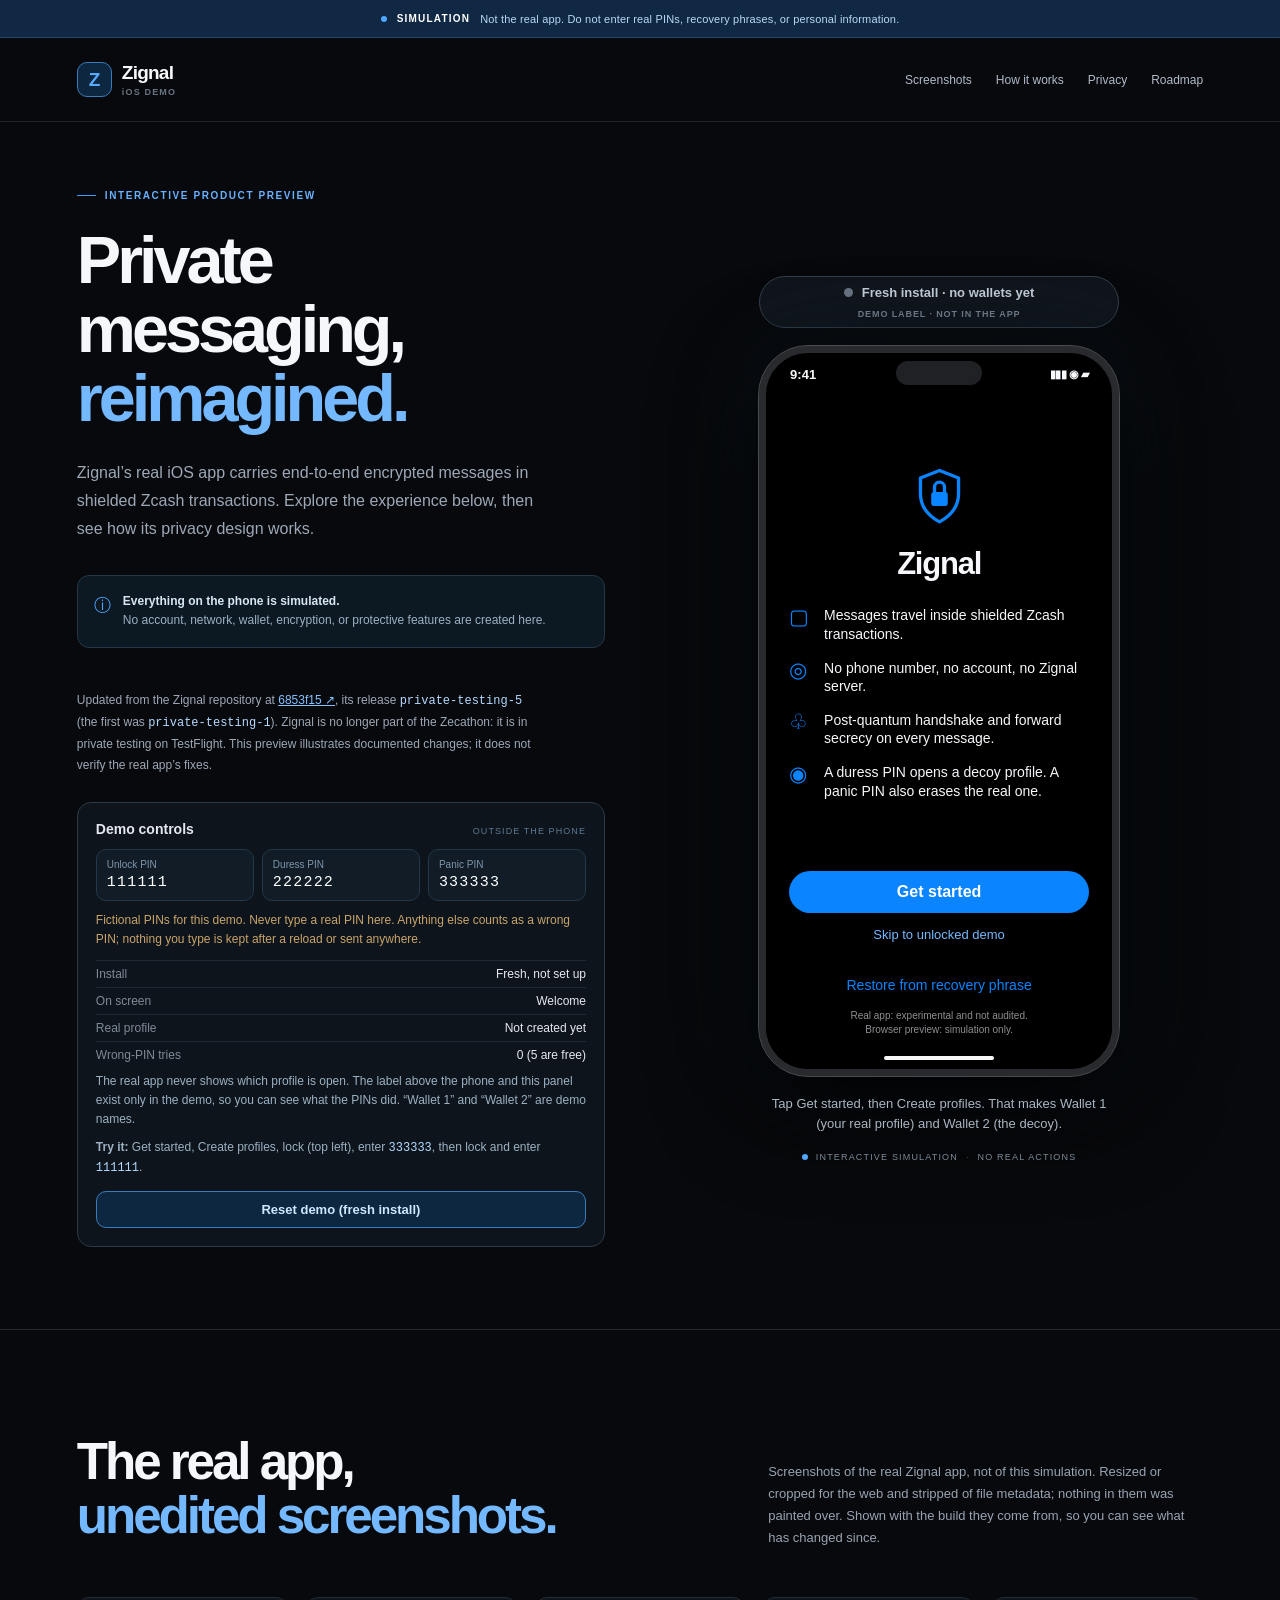
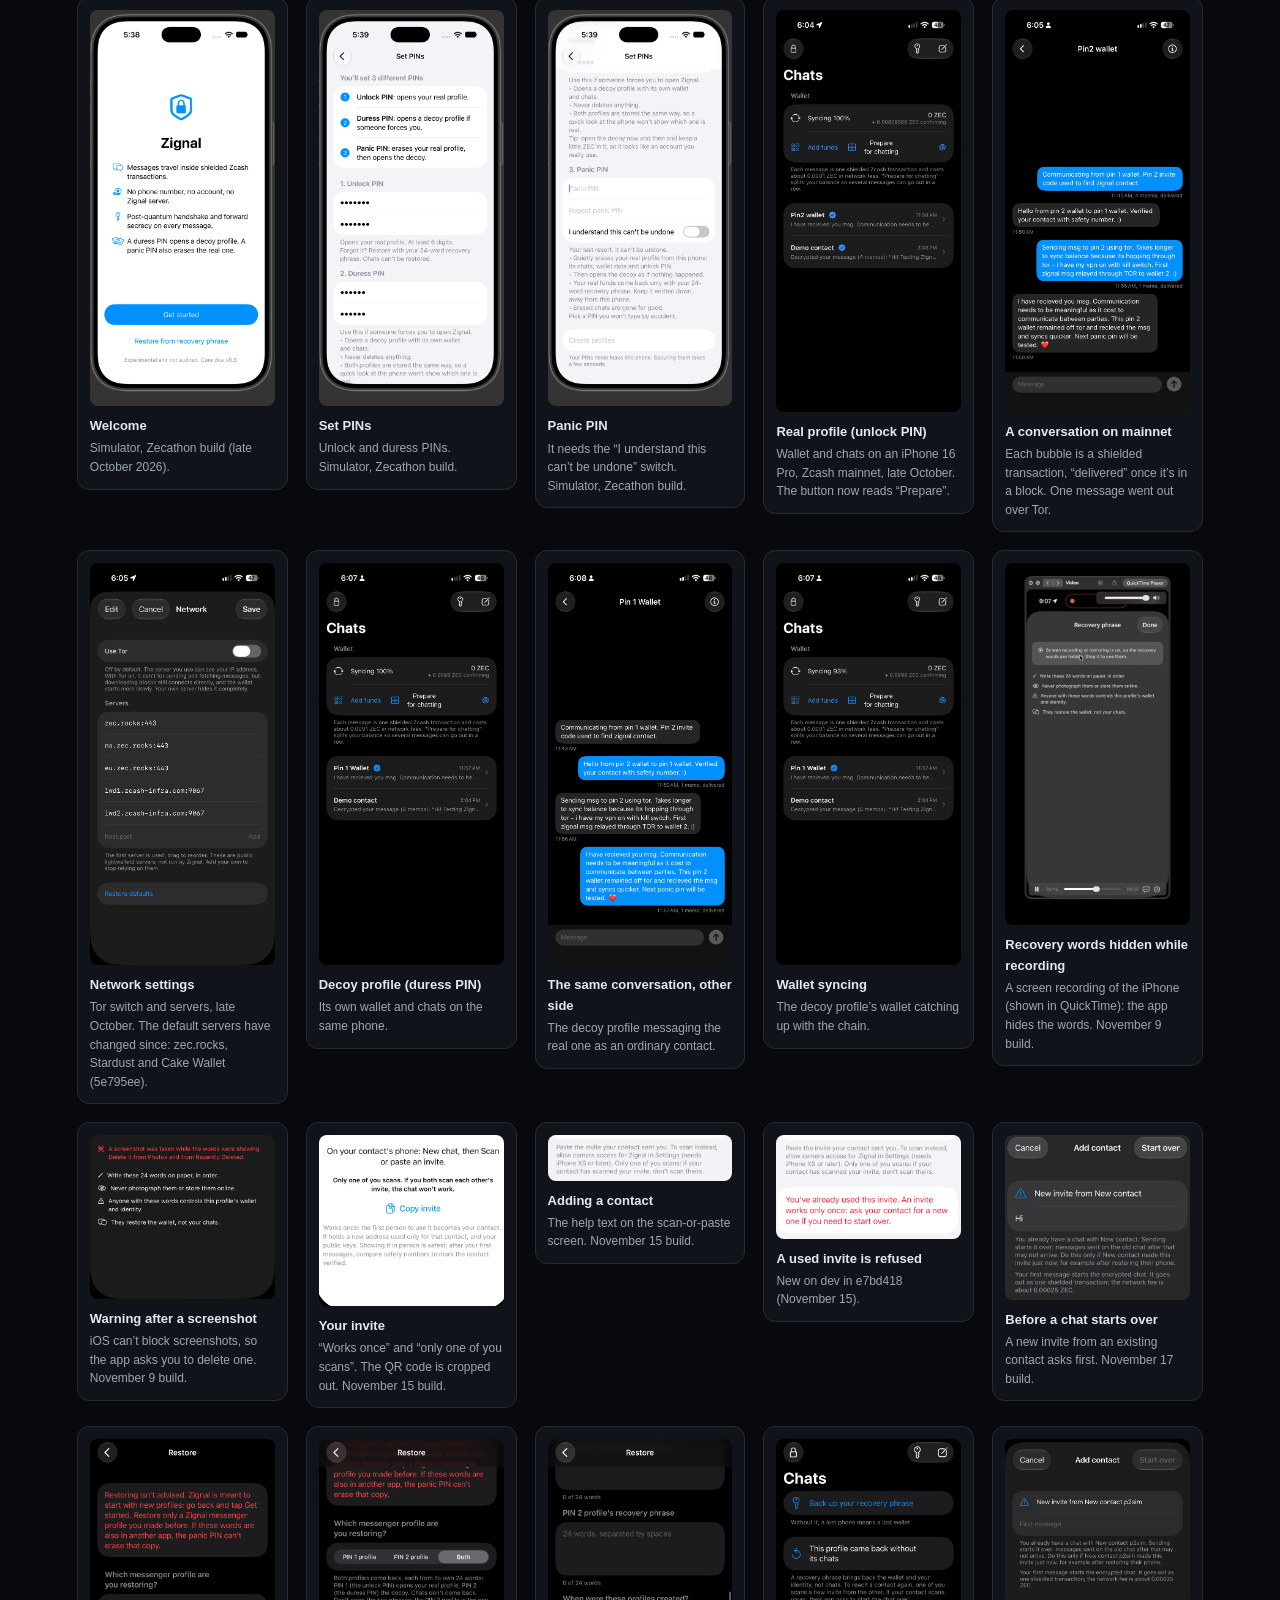
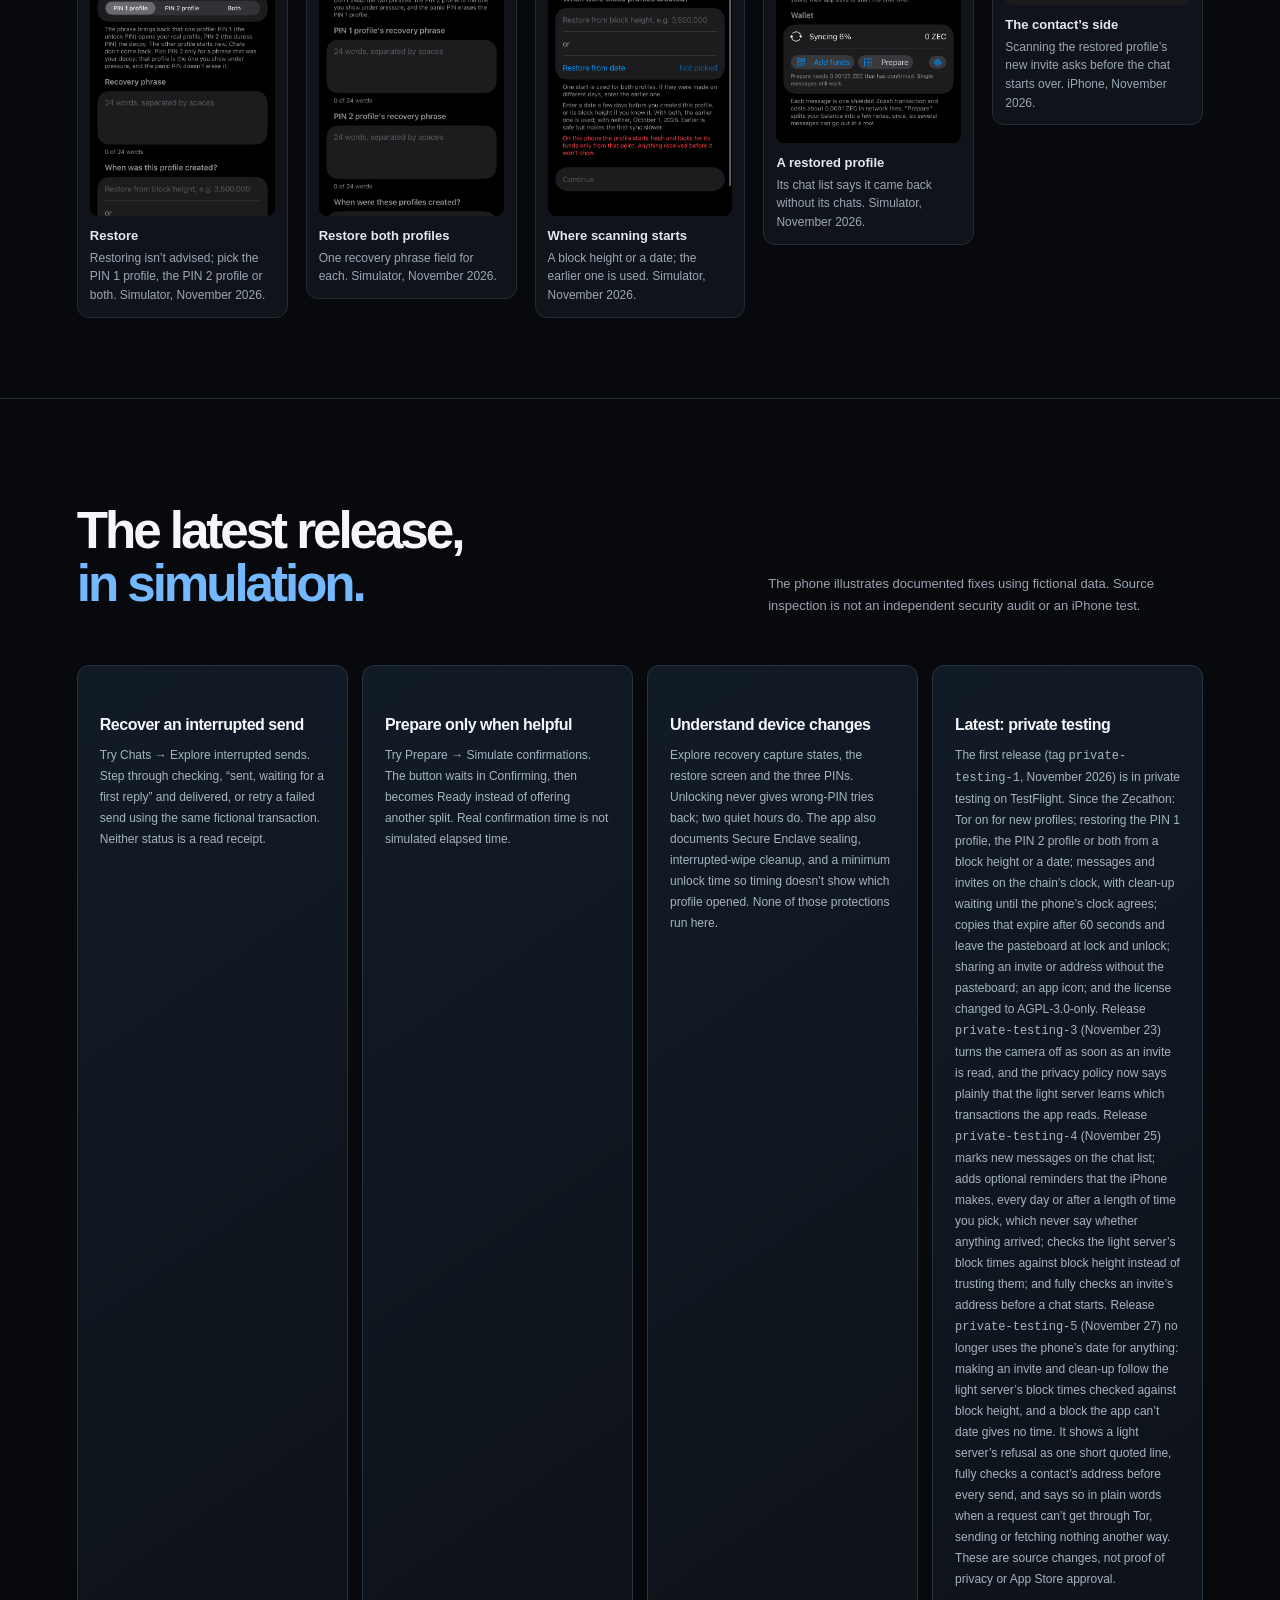
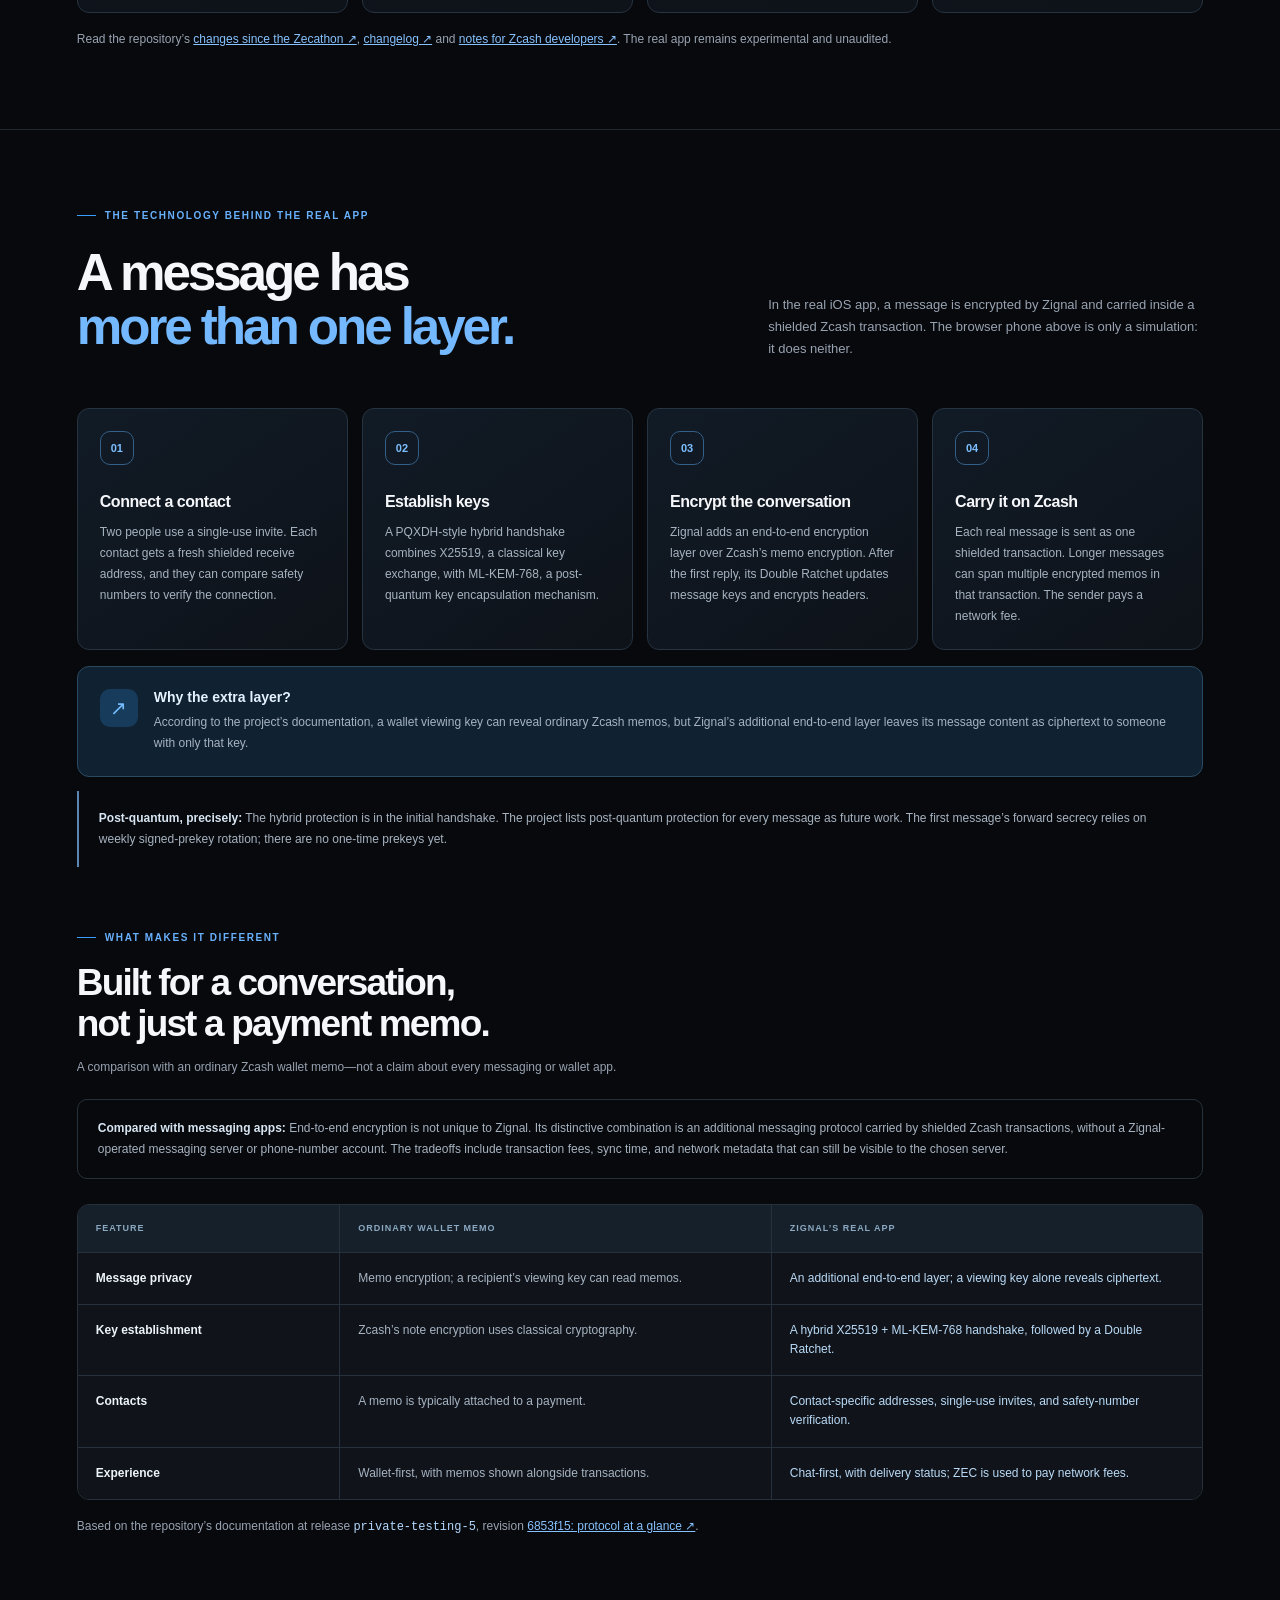
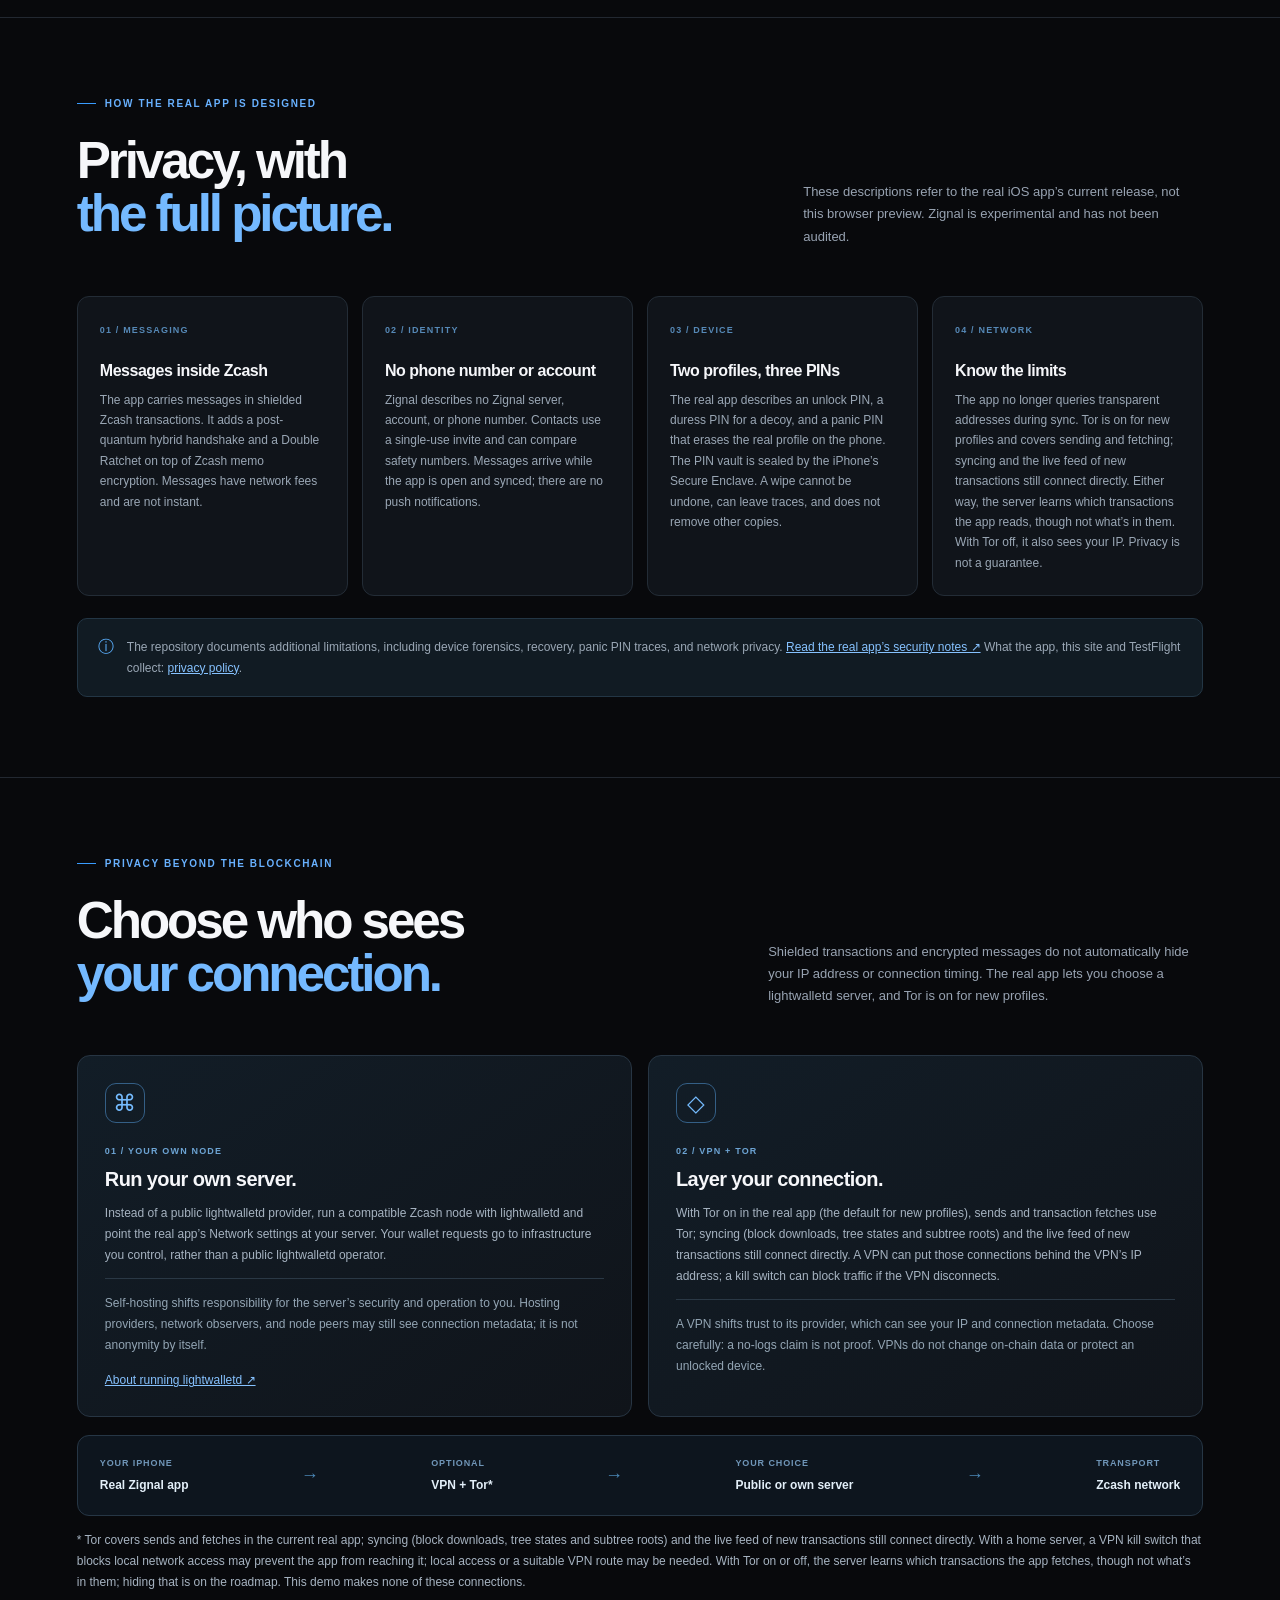
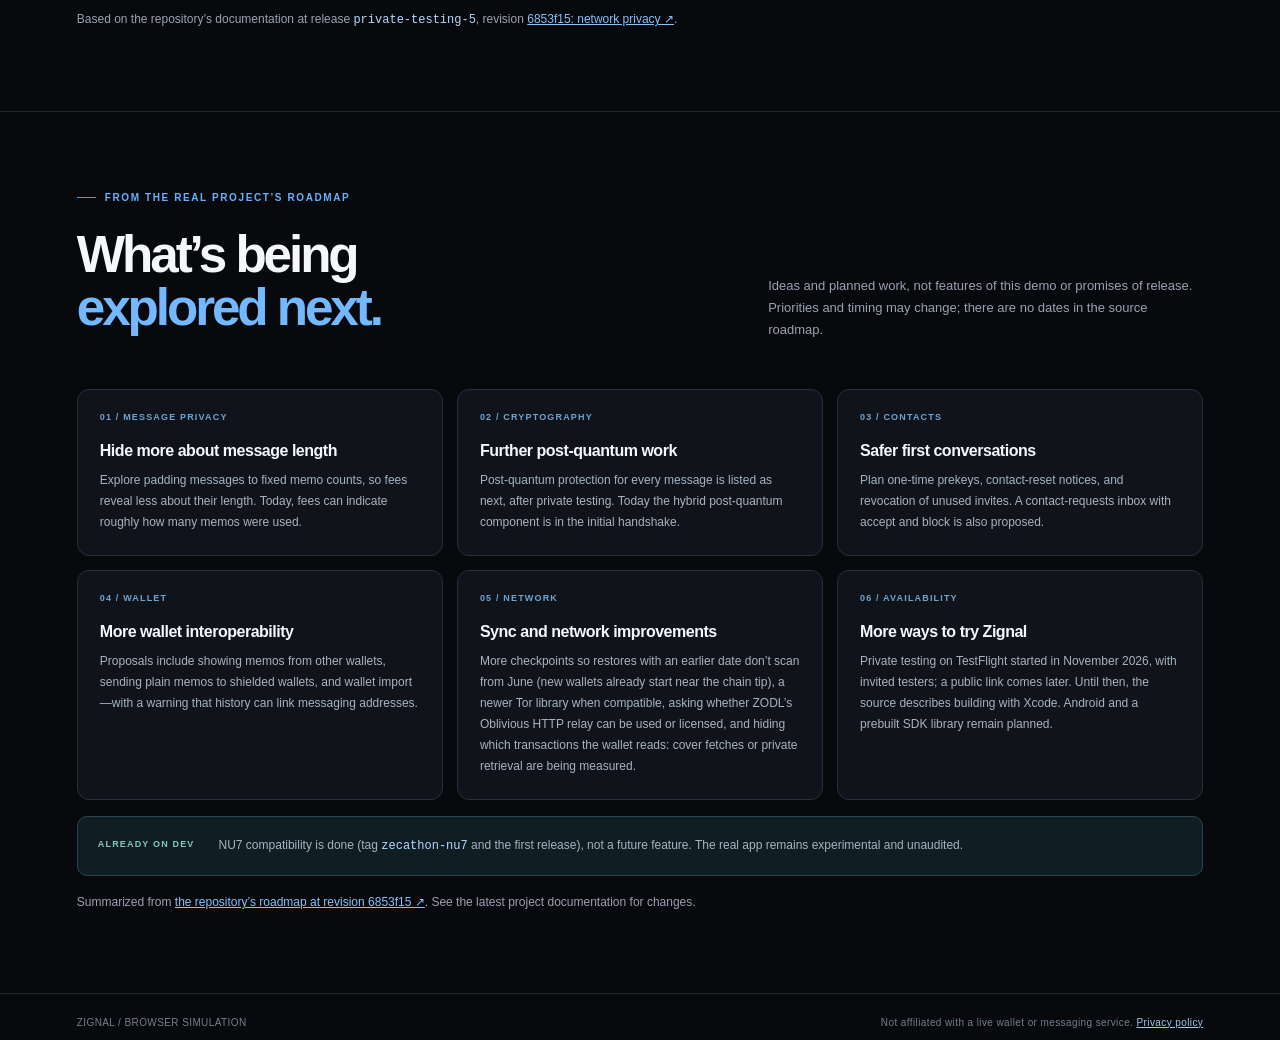
==== commit ae235000: "Follow the app's release private-testing-5: the height clock and the Tor message The demo now follow" ====
--- a/experience.html
+++ b/experience.html
@@ -22,7 +22,7 @@
         <h1>Private messaging,<br><em>reimagined.</em></h1>
         <p>Zignal’s real iOS app carries end-to-end encrypted messages in shielded Zcash transactions. Explore the experience below, then see how its privacy design works.</p>
         <div class="intro-note"><span>ⓘ</span><div><strong>Everything on the phone is simulated.</strong><br>No account, network, wallet, encryption, or protective features are created here.</div></div>
-        <p class="tech-source">Updated from the Zignal repository at <a href="https://github.com/Zkignal/zignal/tree/72ba91fbbb199d1a817c3626383e99de01ebc568" target="_blank" rel="noopener noreferrer">72ba91f ↗</a>, its release <code>private-testing-4</code> (the first was <code>private-testing-1</code>). Zignal is no longer part of the Zecathon: it is in private testing on TestFlight. This preview illustrates documented changes; it does not verify the real app’s fixes.</p>
+        <p class="tech-source">Updated from the Zignal repository at <a href="https://github.com/Zkignal/zignal/tree/6853f151d9a3a2eca258038d5229e98b68a1b732" target="_blank" rel="noopener noreferrer">6853f15 ↗</a>, its release <code>private-testing-5</code> (the first was <code>private-testing-1</code>). Zignal is no longer part of the Zecathon: it is in private testing on TestFlight. This preview illustrates documented changes; it does not verify the real app’s fixes.</p>
         <aside class="demo-panel" aria-labelledby="panel-title">
           <div class="panel-head"><strong id="panel-title">Demo controls</strong><span>Outside the phone</span></div>
           <div class="panel-pins" aria-label="Demo PINs">
@@ -177,9 +177,9 @@
         <article><h3>Recover an interrupted send</h3><p>Try Chats → Explore interrupted sends. Step through checking, “sent, waiting for a first reply” and delivered, or retry a failed send using the same fictional transaction. Neither status is a read receipt.</p></article>
         <article><h3>Prepare only when helpful</h3><p>Try Prepare → Simulate confirmations. The button waits in Confirming, then becomes Ready instead of offering another split. Real confirmation time is not simulated elapsed time.</p></article>
         <article><h3>Understand device changes</h3><p>Explore recovery capture states, the restore screen and the three PINs. Unlocking never gives wrong-PIN tries back; two quiet hours do. The app also documents Secure Enclave sealing, interrupted-wipe cleanup, and a minimum unlock time so timing doesn’t show which profile opened. None of those protections run here.</p></article>
-        <article><h3>Latest: private testing</h3><p>The first release (tag <code>private-testing-1</code>, November 2026) is in private testing on TestFlight. Since the Zecathon: Tor on for new profiles; restoring the PIN 1 profile, the PIN 2 profile or both from a block height or a date; messages and invites on the chain’s clock, with clean-up waiting until the phone’s clock agrees; copies that expire after 60 seconds and leave the pasteboard at lock and unlock; sharing an invite or address without the pasteboard; an app icon; and the license changed to AGPL-3.0-only. Release <code>private-testing-3</code> (November 23) turns the camera off as soon as an invite is read, and the privacy policy now says plainly that the light server learns which transactions the app reads. Release <code>private-testing-4</code> (November 25) marks new messages on the chat list; adds optional reminders that the iPhone makes, every day or after a length of time you pick, which never say whether anything arrived; checks the light server’s block times against block height instead of trusting them; and fully checks an invite’s address before a chat starts. These are source changes, not proof of privacy or App Store approval.</p></article>
-      </div>
-      <p class="tech-source">Read the repository’s <a href="https://github.com/Zkignal/zignal/blob/72ba91fbbb199d1a817c3626383e99de01ebc568/README.md#since-the-zecathon-submission" target="_blank" rel="noopener noreferrer">changes since the Zecathon ↗</a> and <a href="https://github.com/Zkignal/zignal/blob/72ba91fbbb199d1a817c3626383e99de01ebc568/CHANGELOG.md" target="_blank" rel="noopener noreferrer">changelog ↗</a>. The real app remains experimental and unaudited.</p>
+        <article><h3>Latest: private testing</h3><p>The first release (tag <code>private-testing-1</code>, November 2026) is in private testing on TestFlight. Since the Zecathon: Tor on for new profiles; restoring the PIN 1 profile, the PIN 2 profile or both from a block height or a date; messages and invites on the chain’s clock, with clean-up waiting until the phone’s clock agrees; copies that expire after 60 seconds and leave the pasteboard at lock and unlock; sharing an invite or address without the pasteboard; an app icon; and the license changed to AGPL-3.0-only. Release <code>private-testing-3</code> (November 23) turns the camera off as soon as an invite is read, and the privacy policy now says plainly that the light server learns which transactions the app reads. Release <code>private-testing-4</code> (November 25) marks new messages on the chat list; adds optional reminders that the iPhone makes, every day or after a length of time you pick, which never say whether anything arrived; checks the light server’s block times against block height instead of trusting them; and fully checks an invite’s address before a chat starts. Release <code>private-testing-5</code> (November 27) no longer uses the phone’s date for anything: making an invite and clean-up follow the light server’s block times checked against block height, and a block the app can’t date gives no time. It shows a light server’s refusal as one short quoted line, fully checks a contact’s address before every send, and says so in plain words when a request can’t get through Tor, sending or fetching nothing another way. These are source changes, not proof of privacy or App Store approval.</p></article>
+      </div>
+      <p class="tech-source">Read the repository’s <a href="https://github.com/Zkignal/zignal/blob/6853f151d9a3a2eca258038d5229e98b68a1b732/README.md#since-the-zecathon-submission" target="_blank" rel="noopener noreferrer">changes since the Zecathon ↗</a>, <a href="https://github.com/Zkignal/zignal/blob/6853f151d9a3a2eca258038d5229e98b68a1b732/CHANGELOG.md" target="_blank" rel="noopener noreferrer">changelog ↗</a> and <a href="https://github.com/Zkignal/zignal/blob/main/docs/NOTES-FOR-ZCASH-DEVELOPERS.md" target="_blank" rel="noopener noreferrer">notes for Zcash developers ↗</a>. The real app remains experimental and unaudited.</p>
     </section>
     <section class="technology" id="technology" aria-labelledby="technology-title">
       <div class="eyebrow"><span></span> THE TECHNOLOGY BEHIND THE REAL APP</div>
@@ -204,7 +204,7 @@
         <div class="comparison-row" role="row"><div role="rowheader">Contacts</div><div role="cell">A memo is typically attached to a payment.</div><div role="cell">Contact-specific addresses, single-use invites, and safety-number verification.</div></div>
         <div class="comparison-row" role="row"><div role="rowheader">Experience</div><div role="cell">Wallet-first, with memos shown alongside transactions.</div><div role="cell">Chat-first, with delivery status; ZEC is used to pay network fees.</div></div>
       </div>
-      <p class="tech-source">Based on the repository’s documentation at release <code>private-testing-4</code>, revision <a href="https://github.com/Zkignal/zignal/blob/72ba91fbbb199d1a817c3626383e99de01ebc568/README.md#protocol-at-a-glance" target="_blank" rel="noopener noreferrer">72ba91f: protocol at a glance ↗</a>.</p>
+      <p class="tech-source">Based on the repository’s documentation at release <code>private-testing-5</code>, revision <a href="https://github.com/Zkignal/zignal/blob/6853f151d9a3a2eca258038d5229e98b68a1b732/README.md#protocol-at-a-glance" target="_blank" rel="noopener noreferrer">6853f15: protocol at a glance ↗</a>.</p>
     </section>
     <section class="privacy" id="privacy">
       <div class="eyebrow"><span></span> HOW THE REAL APP IS DESIGNED</div>
@@ -215,7 +215,7 @@
         <article><span>03 / DEVICE</span><h3>Two profiles, three PINs</h3><p>The real app describes an unlock PIN, a duress PIN for a decoy, and a panic PIN that erases the real profile on the phone. The PIN vault is sealed by the iPhone’s Secure Enclave. A wipe cannot be undone, can leave traces, and does not remove other copies.</p></article>
         <article><span>04 / NETWORK</span><h3>Know the limits</h3><p>The app no longer queries transparent addresses during sync. Tor is on for new profiles and covers sending and fetching; syncing and the live feed of new transactions still connect directly. Either way, the server learns which transactions the app reads, though not what’s in them. With Tor off, it also sees your IP. Privacy is not a guarantee.</p></article>
       </div>
-      <div class="source-note"><span>ⓘ</span><p>The repository documents additional limitations, including device forensics, recovery, panic PIN traces, and network privacy. <a href="https://github.com/Zkignal/zignal/blob/72ba91fbbb199d1a817c3626383e99de01ebc568/README.md#security-notes-and-known-limitations" target="_blank" rel="noopener noreferrer">Read the real app’s security notes ↗</a> What the app, this site and TestFlight collect: <a href="privacy.html">privacy policy</a>.</p></div>
+      <div class="source-note"><span>ⓘ</span><p>The repository documents additional limitations, including device forensics, recovery, panic PIN traces, and network privacy. <a href="https://github.com/Zkignal/zignal/blob/6853f151d9a3a2eca258038d5229e98b68a1b732/README.md#security-notes-and-known-limitations" target="_blank" rel="noopener noreferrer">Read the real app’s security notes ↗</a> What the app, this site and TestFlight collect: <a href="privacy.html">privacy policy</a>.</p></div>
     </section>
     <section class="network-section" id="network-privacy" aria-labelledby="network-title">
       <div class="eyebrow"><span></span> PRIVACY BEYOND THE BLOCKCHAIN</div>
@@ -226,7 +226,7 @@
       </div>
       <div class="network-path"><div><span>YOUR IPHONE</span><strong>Real Zignal app</strong></div><b aria-hidden="true">→</b><div><span>OPTIONAL</span><strong>VPN + Tor*</strong></div><b aria-hidden="true">→</b><div><span>YOUR CHOICE</span><strong>Public or own server</strong></div><b aria-hidden="true">→</b><div><span>TRANSPORT</span><strong>Zcash network</strong></div></div>
       <p class="network-foot">* Tor covers sends and fetches in the current real app; syncing (block downloads, tree states and subtree roots) and the live feed of new transactions still connect directly. With a home server, a VPN kill switch that blocks local network access may prevent the app from reaching it; local access or a suitable VPN route may be needed. With Tor on or off, the server learns which transactions the app fetches, though not what’s in them; hiding that is on the roadmap. This demo makes none of these connections.</p>
-      <p class="tech-source">Based on the repository’s documentation at release <code>private-testing-4</code>, revision <a href="https://github.com/Zkignal/zignal/blob/72ba91fbbb199d1a817c3626383e99de01ebc568/README.md#network-privacy-tor-a-vpn-or-your-own-server" target="_blank" rel="noopener noreferrer">72ba91f: network privacy ↗</a>.</p>
+      <p class="tech-source">Based on the repository’s documentation at release <code>private-testing-5</code>, revision <a href="https://github.com/Zkignal/zignal/blob/6853f151d9a3a2eca258038d5229e98b68a1b732/README.md#network-privacy-tor-a-vpn-or-your-own-server" target="_blank" rel="noopener noreferrer">6853f15: network privacy ↗</a>.</p>
     </section>
     <section class="roadmap" id="roadmap" aria-labelledby="roadmap-title">
       <div class="eyebrow"><span></span> FROM THE REAL PROJECT’S ROADMAP</div>
@@ -240,7 +240,7 @@
         <article><span>06 / AVAILABILITY</span><h3>More ways to try Zignal</h3><p>Private testing on TestFlight started in November 2026, with invited testers; a public link comes later. Until then, the source describes building with Xcode. Android and a prebuilt SDK library remain planned.</p></article>
       </div>
       <div class="roadmap-status"><span>ALREADY ON DEV</span><p>NU7 compatibility is done (tag <code>zecathon-nu7</code> and the first release), not a future feature. The real app remains experimental and unaudited.</p></div>
-      <p class="tech-source">Summarized from <a href="https://github.com/Zkignal/zignal/blob/72ba91fbbb199d1a817c3626383e99de01ebc568/README.md#roadmap-after-the-zecathon" target="_blank" rel="noopener noreferrer">the repository’s roadmap at revision 72ba91f ↗</a>. See the latest project documentation for changes.</p>
+      <p class="tech-source">Summarized from <a href="https://github.com/Zkignal/zignal/blob/6853f151d9a3a2eca258038d5229e98b68a1b732/README.md#roadmap-after-the-zecathon" target="_blank" rel="noopener noreferrer">the repository’s roadmap at revision 6853f15 ↗</a>. See the latest project documentation for changes.</p>
     </section>
   </main>
   <footer><span>ZIGNAL / BROWSER SIMULATION</span><span>Not affiliated with a live wallet or messaging service. <a href="privacy.html">Privacy policy</a></span></footer>
